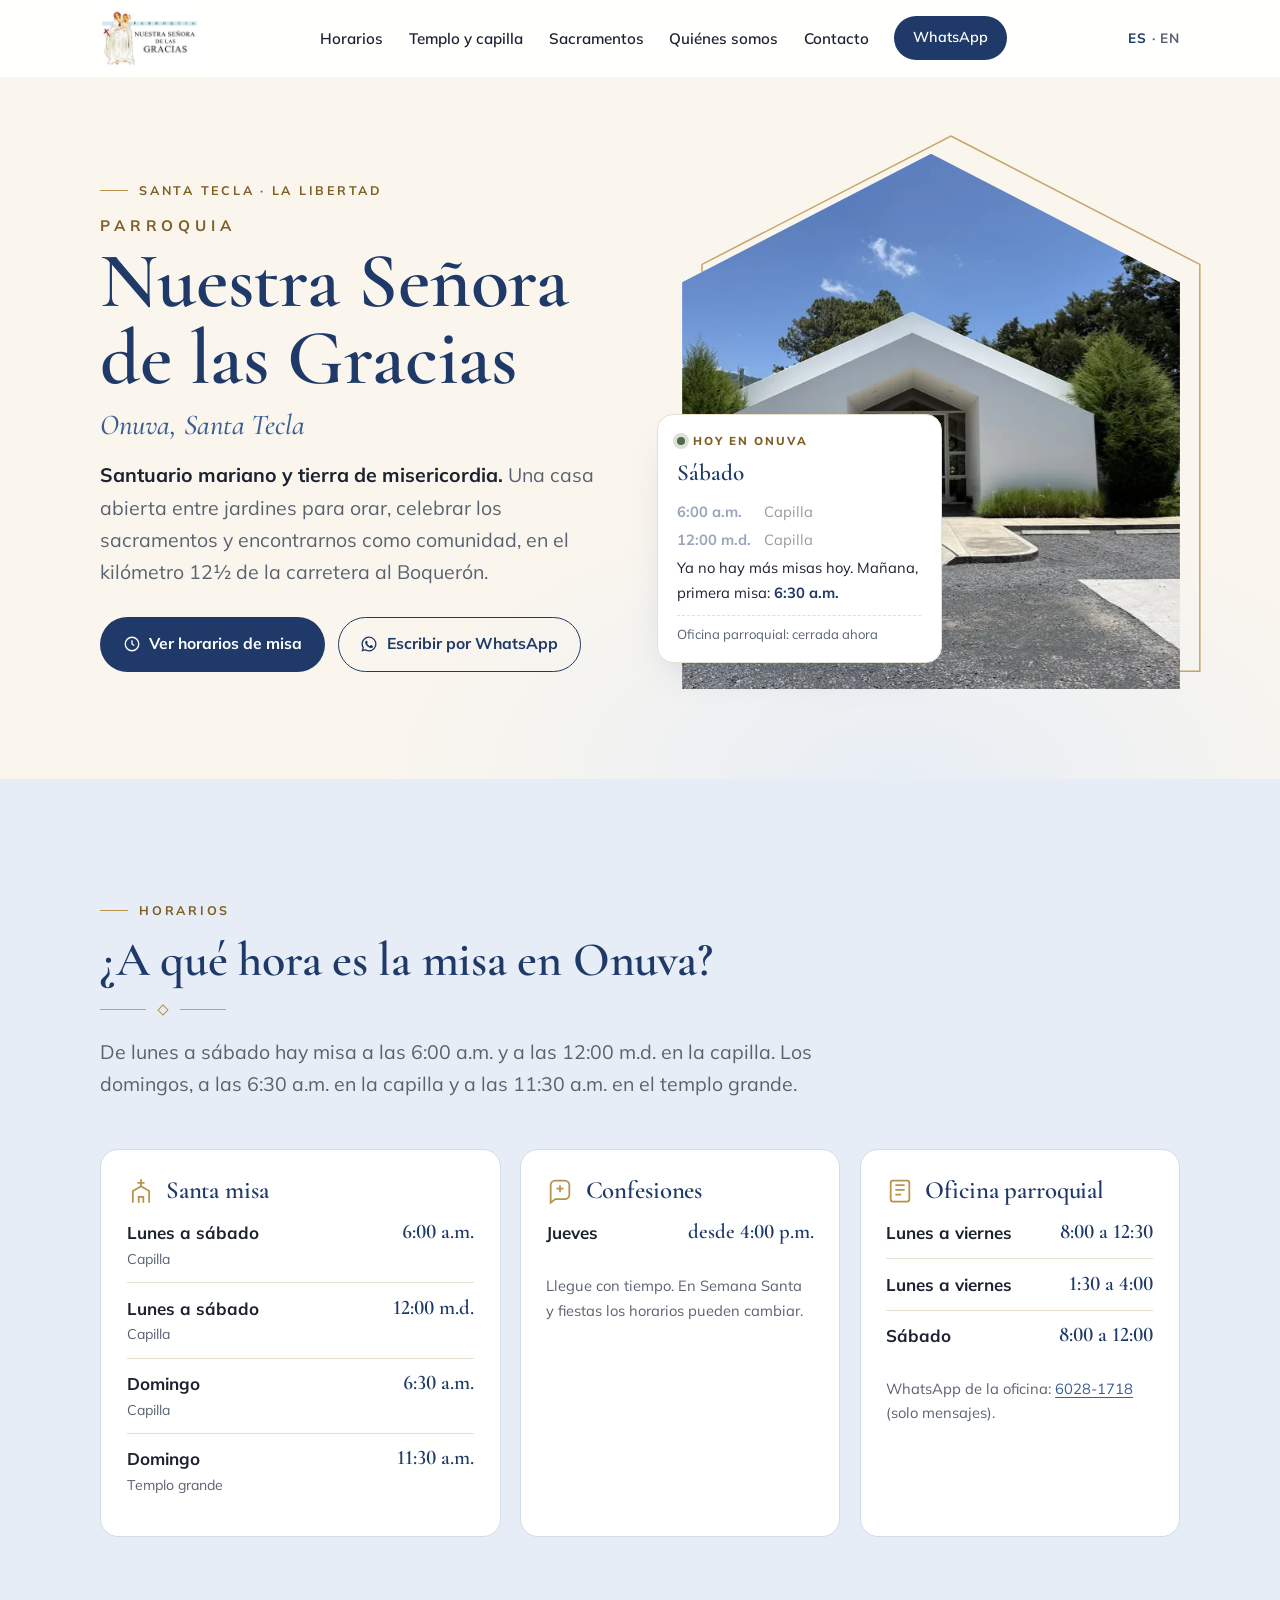
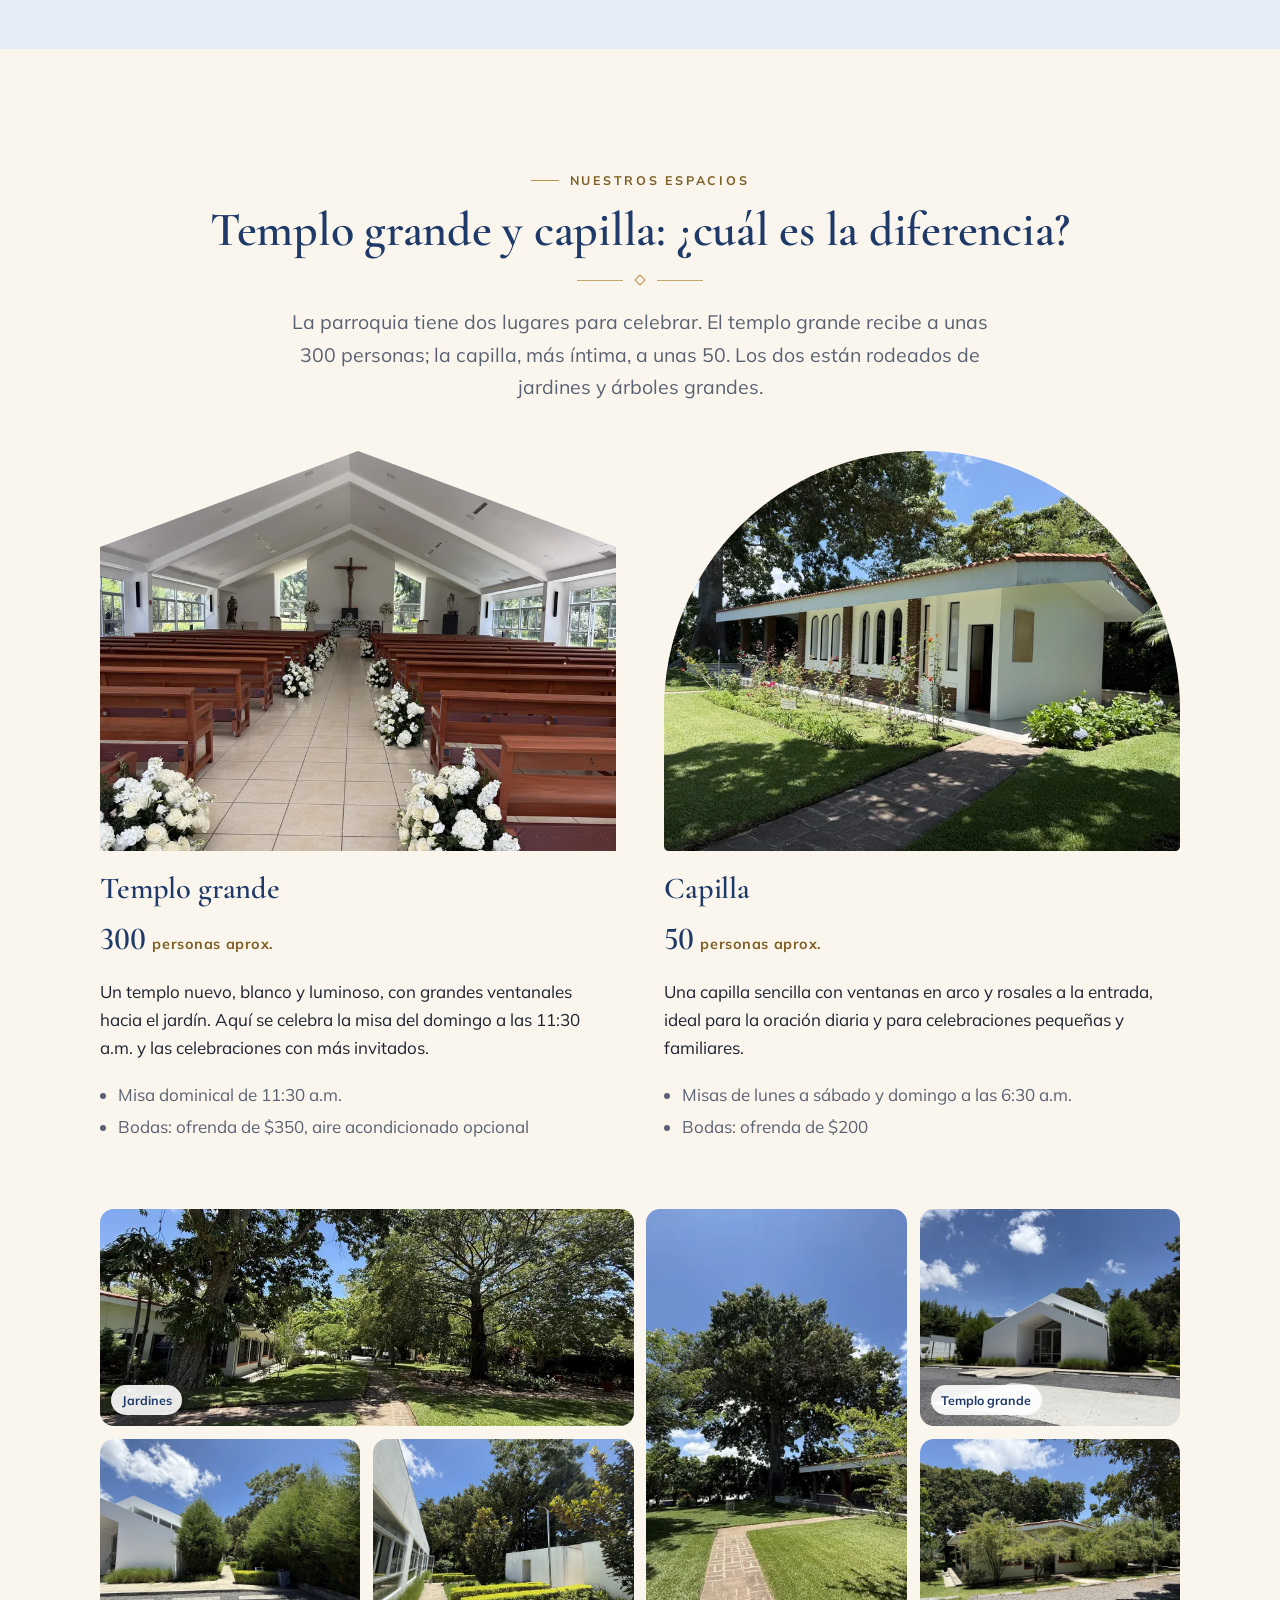
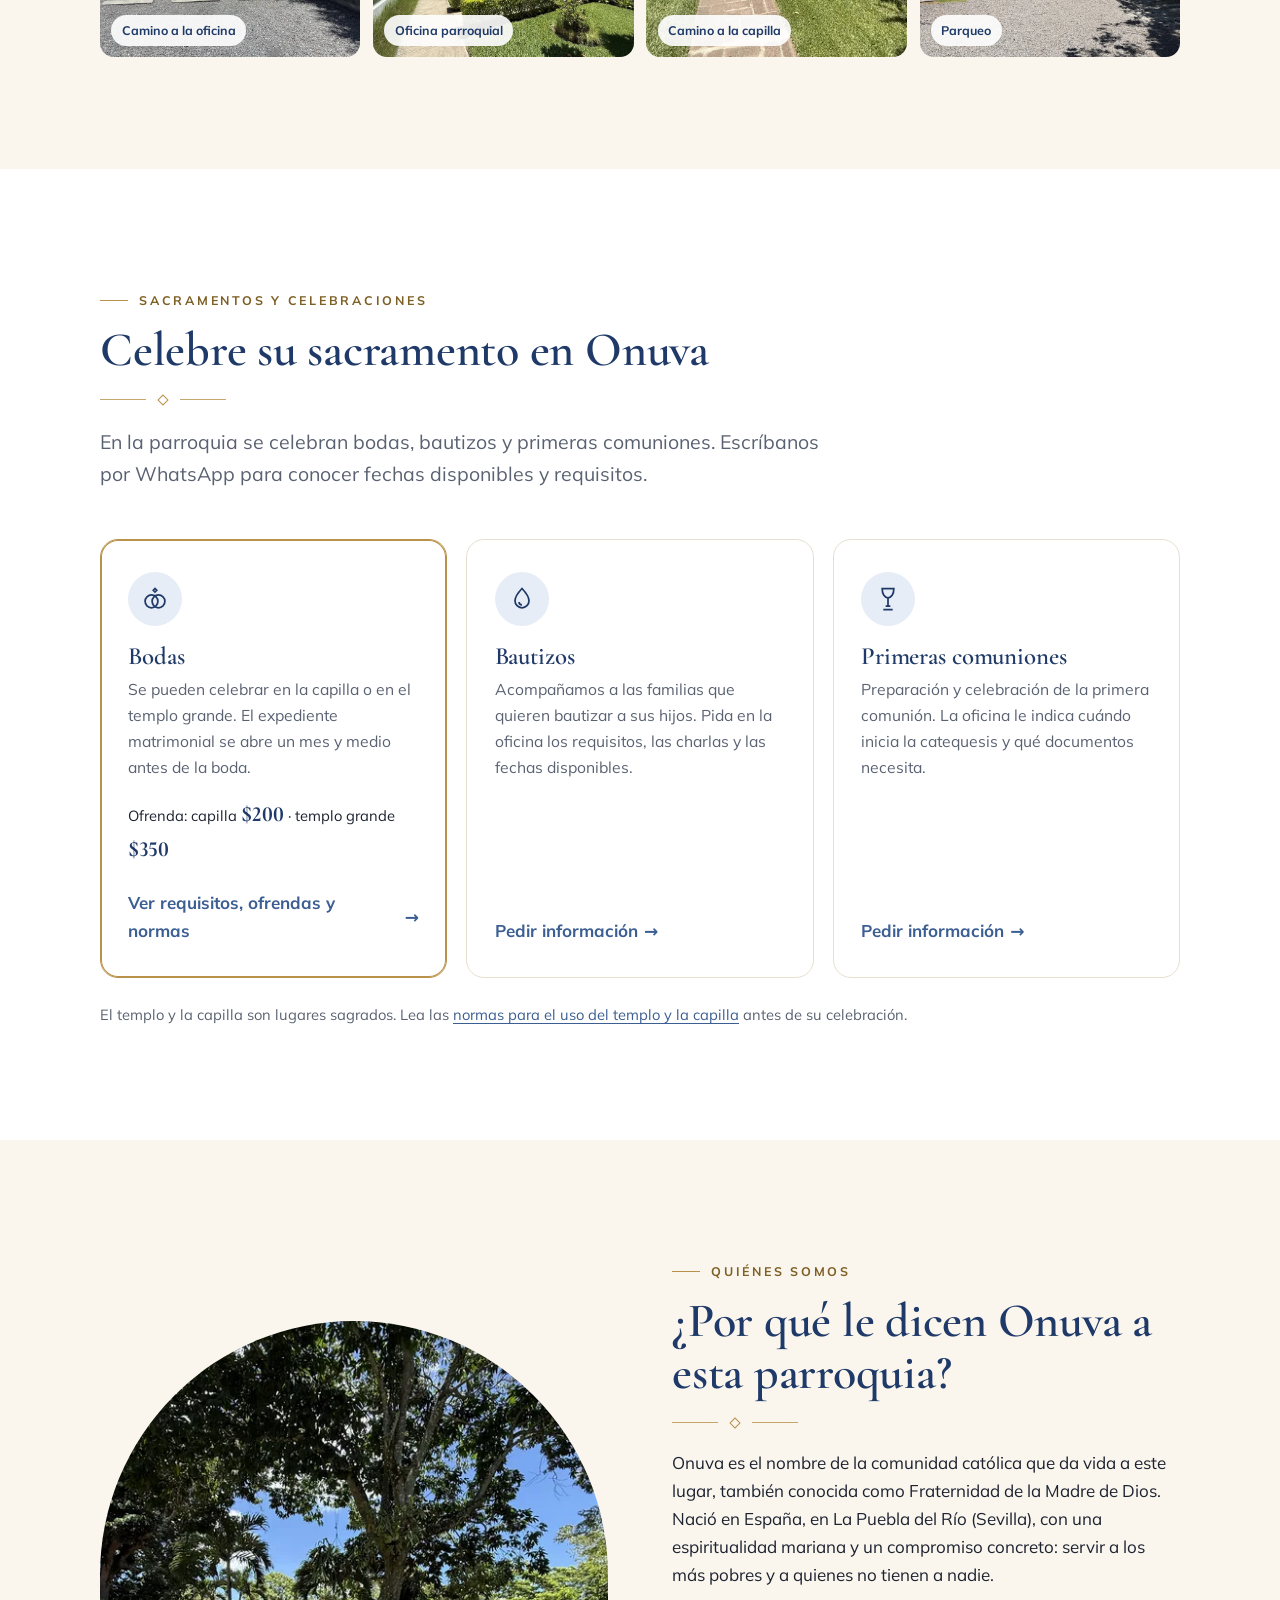
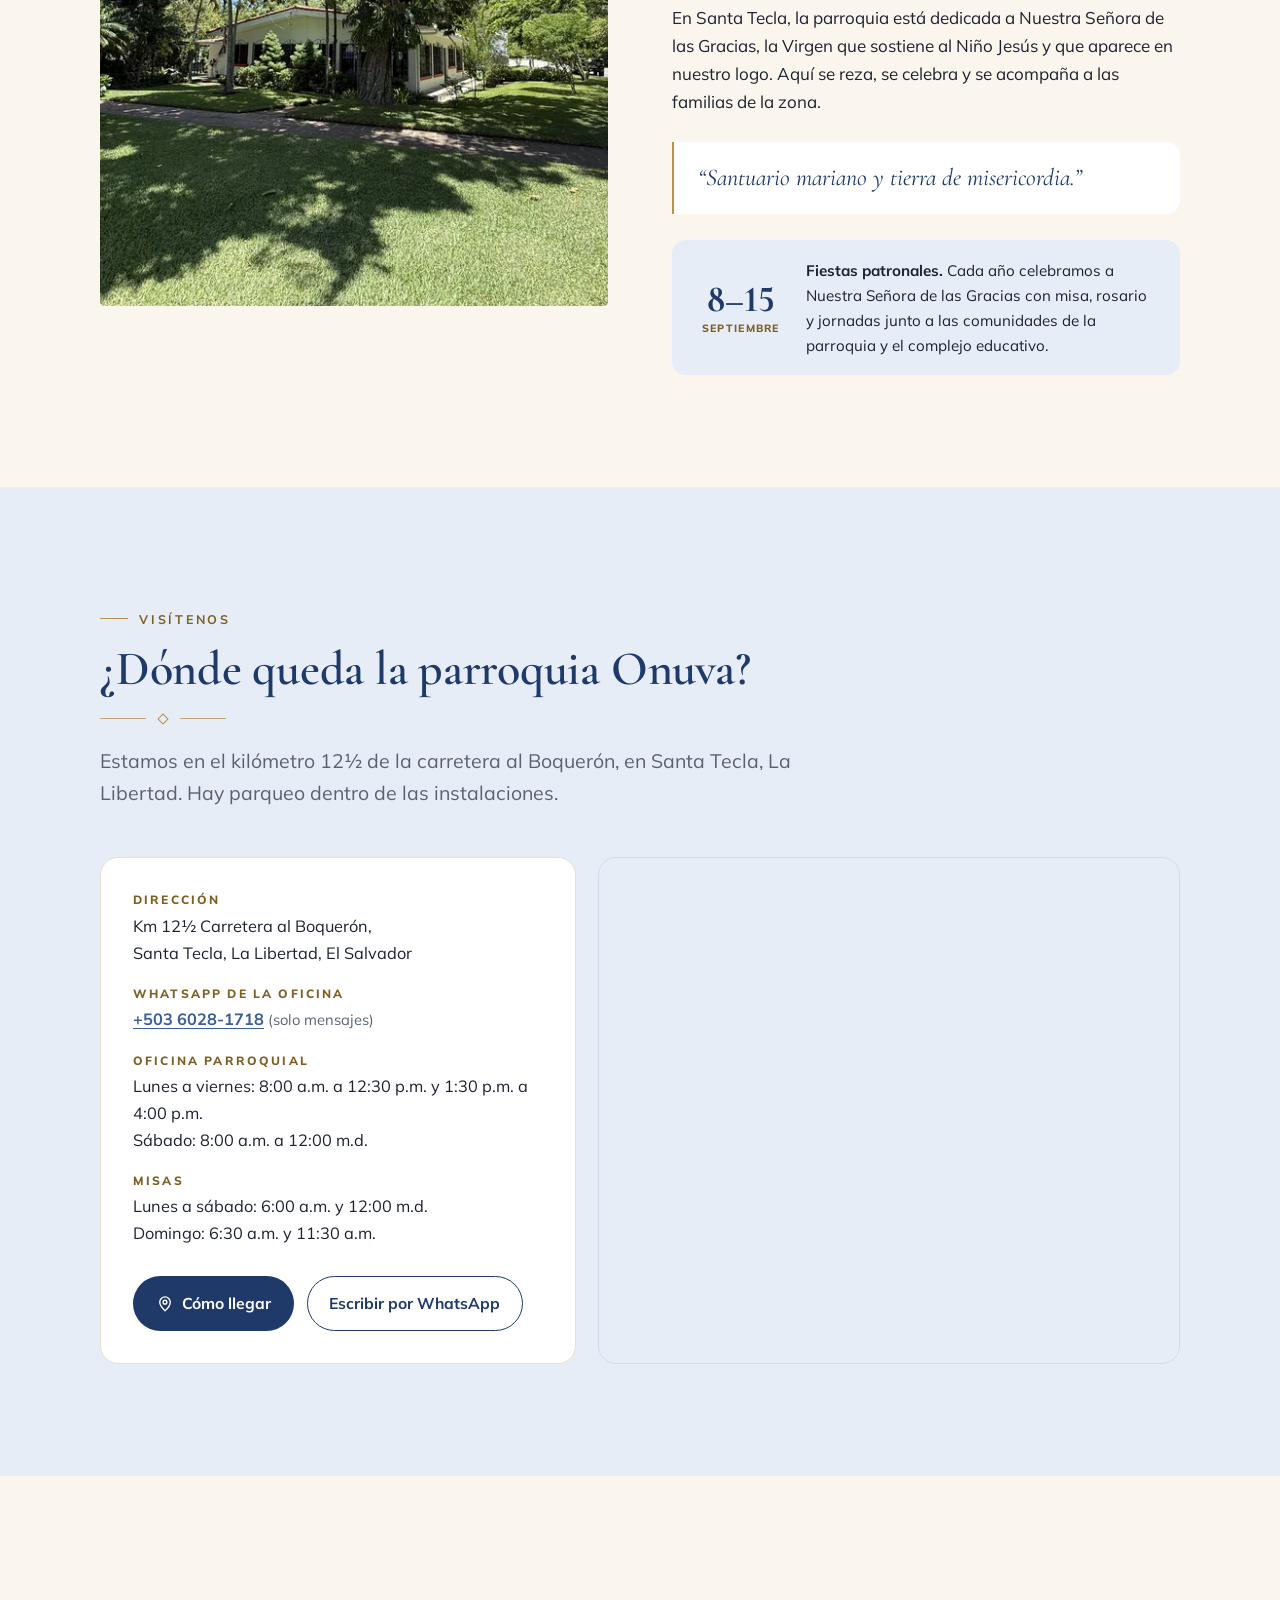
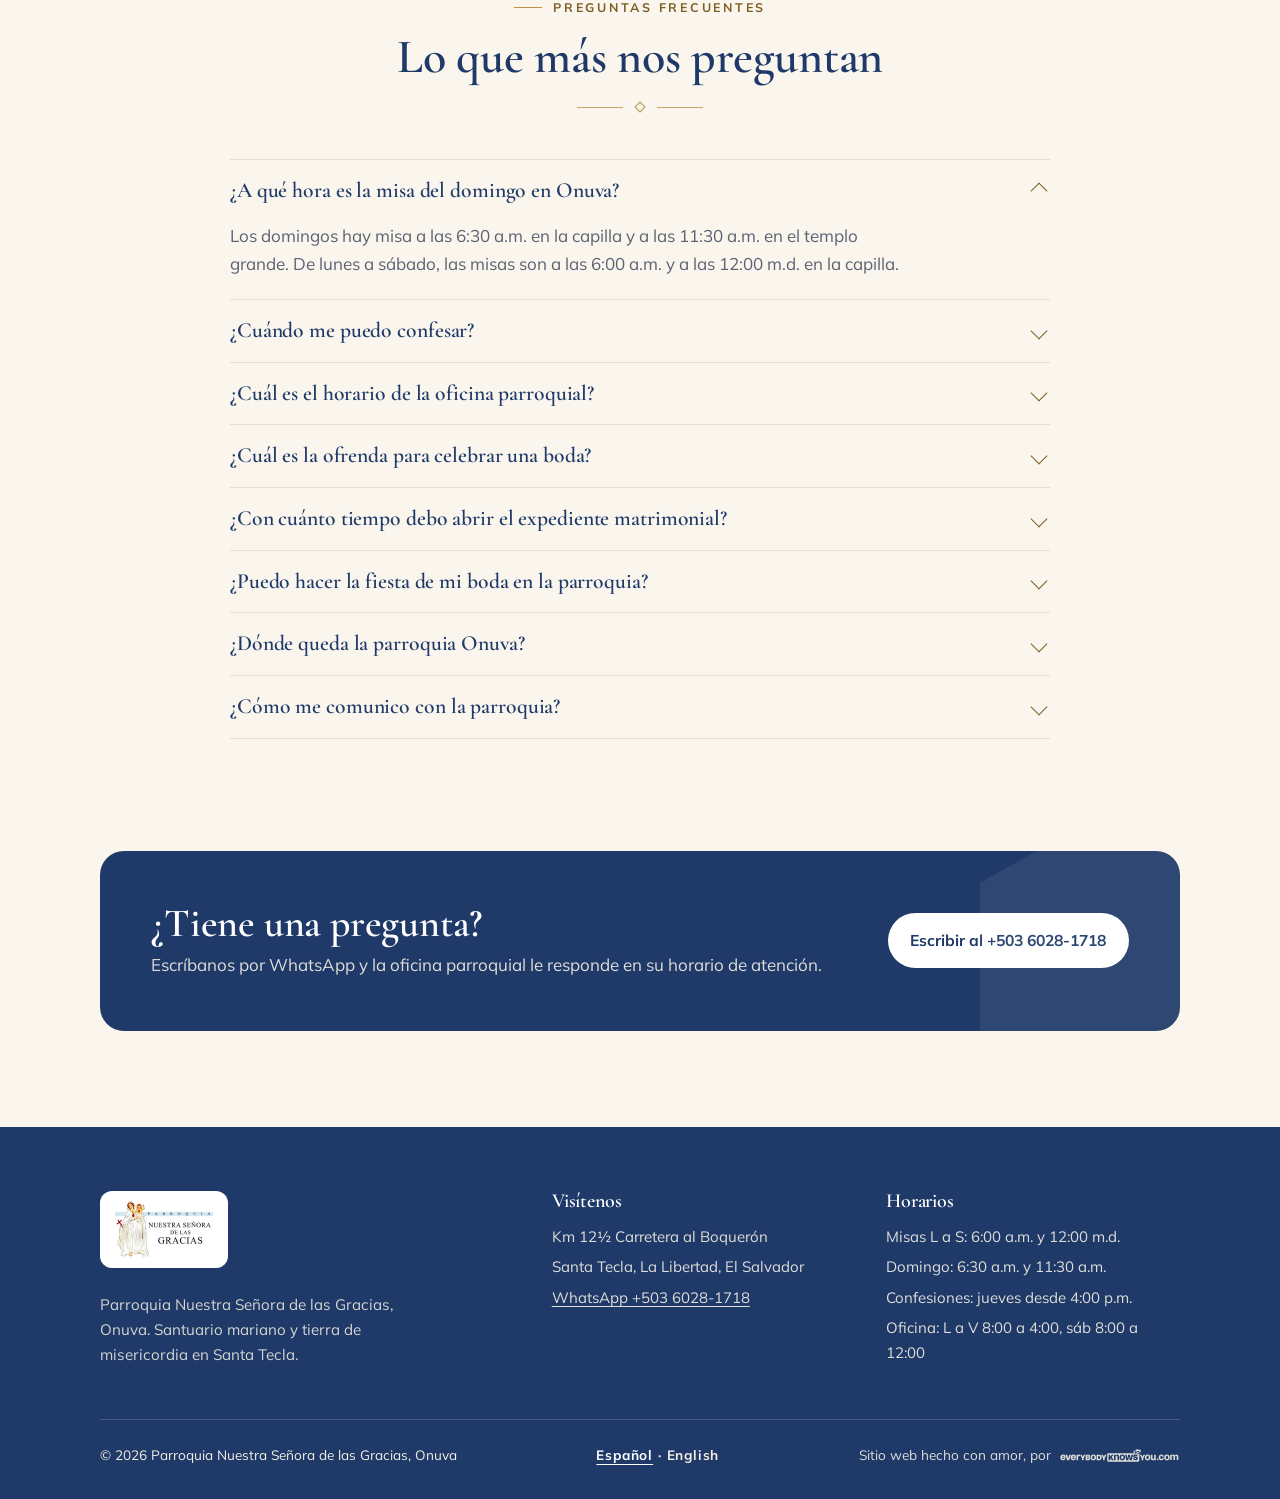
==== index.html @ d8b17c88 "Use 'ofrenda' / 'offering' instead of cost or price for sacraments" ====
<!DOCTYPE html>
<html lang="es">
<head>
<meta charset="UTF-8">
<meta name="viewport" content="width=device-width, initial-scale=1.0">
<title>Parroquia Nuestra Señora de las Gracias, Onuva | Santa Tecla</title>
<meta name="description" content="Horarios de misa, confesiones y oficina de la Parroquia Nuestra Señora de las Gracias (Onuva) en Santa Tecla. Bodas, bautizos y primeras comuniones.">
<meta name="keywords" content="Parroquia Nuestra Señora de las Gracias, Onuva, parroquia Onuva, iglesia Onuva Santa Tecla, horarios de misa Santa Tecla, misa carretera al Boquerón, confesiones Santa Tecla, bodas iglesia Santa Tecla, bautizos Santa Tecla, primeras comuniones, iglesia católica La Libertad El Salvador, Mass times Santa Tecla, Catholic church Santa Tecla">

<link rel="canonical" href="https://parroquiaonuva.pages.dev/">
<link rel="alternate" hreflang="es" href="https://parroquiaonuva.pages.dev/">
<link rel="alternate" hreflang="es-SV" href="https://parroquiaonuva.pages.dev/">
<link rel="alternate" hreflang="en" href="https://parroquiaonuva.pages.dev/en/">
<link rel="alternate" hreflang="x-default" href="https://parroquiaonuva.pages.dev/">

<meta property="og:title" content="Parroquia Nuestra Señora de las Gracias, Onuva | Santa Tecla">
<meta property="og:description" content="Santuario mariano y tierra de misericordia en Santa Tecla. Horarios de misa, confesiones, bodas, bautizos y primeras comuniones.">
<meta property="og:type" content="website">
<meta property="og:url" content="https://parroquiaonuva.pages.dev/">
<meta property="og:image" content="https://parroquiaonuva.pages.dev/assets/images/social-share/social-share-parroquia-onuva.jpg">
<meta property="og:image:width" content="1200">
<meta property="og:image:height" content="630">
<meta property="og:image:alt" content="Templo grande de la Parroquia Nuestra Señora de las Gracias, Onuva, en Santa Tecla">
<meta property="og:site_name" content="Parroquia Nuestra Señora de las Gracias, Onuva">
<meta property="og:locale" content="es_SV">
<meta property="og:locale:alternate" content="en_US">
<meta name="twitter:card" content="summary_large_image">
<meta name="twitter:title" content="Parroquia Nuestra Señora de las Gracias, Onuva | Santa Tecla">
<meta name="twitter:description" content="Santuario mariano y tierra de misericordia en Santa Tecla. Horarios de misa, confesiones y sacramentos.">
<meta name="twitter:image" content="https://parroquiaonuva.pages.dev/assets/images/social-share/social-share-parroquia-onuva.jpg">

<meta name="robots" content="index, follow, max-image-preview:large, max-snippet:-1, max-video-preview:-1">
<meta name="author" content="Parroquia Nuestra Señora de las Gracias, Onuva">
<meta name="theme-color" content="#1F3A68">
<meta name="geo.region" content="SV-LI">
<meta name="geo.placename" content="Santa Tecla, La Libertad, El Salvador">
<meta http-equiv="content-language" content="es">

<link rel="icon" href="favicon.ico" sizes="any">
<link rel="icon" type="image/png" sizes="32x32" href="favicon-32x32.png">
<link rel="icon" type="image/png" sizes="16x16" href="favicon-16x16.png">
<link rel="apple-touch-icon" sizes="180x180" href="apple-touch-icon.png">
<link rel="manifest" href="site.webmanifest">
<link rel="alternate" type="text/plain" title="llms.txt" href="https://parroquiaonuva.pages.dev/llms.txt">

<link rel="preload" as="image" type="image/webp" href="assets/images/hero/hero-templo-grande-fachada-parroquia-onuva-900.webp" imagesrcset="assets/images/hero/hero-templo-grande-fachada-parroquia-onuva-900.webp 900w, assets/images/hero/hero-templo-grande-fachada-parroquia-onuva-1800.webp 1800w" imagesizes="(max-width: 860px) 92vw, 540px">
<link rel="preconnect" href="https://fonts.googleapis.com">
<link rel="preconnect" href="https://fonts.gstatic.com" crossorigin>
<link rel="preload" as="style" href="https://fonts.googleapis.com/css2?family=Cormorant+Garamond:ital,wght@0,500;0,600;0,700;1,500&family=Mulish:wght@400;600;700;800&display=swap">
<link rel="stylesheet" href="https://fonts.googleapis.com/css2?family=Cormorant+Garamond:ital,wght@0,500;0,600;0,700;1,500&family=Mulish:wght@400;600;700;800&display=swap" media="print" onload="this.media='all'">
<noscript><link rel="stylesheet" href="https://fonts.googleapis.com/css2?family=Cormorant+Garamond:ital,wght@0,500;0,600;0,700;1,500&family=Mulish:wght@400;600;700;800&display=swap"></noscript>

<link rel="stylesheet" href="assets/css/tokens.css">
<link rel="stylesheet" href="assets/css/styles.css">

<script type="application/ld+json">
{
  "@context": "https://schema.org",
  "@graph": [
    {
      "@type": ["CatholicChurch", "Organization"],
      "@id": "https://parroquiaonuva.pages.dev/#org",
      "name": "Parroquia Nuestra Señora de las Gracias",
      "alternateName": ["Onuva", "Parroquia Onuva", "Iglesia Onuva", "Parroquia Nuestra Señora de las Gracias, Onuva", "Our Lady of Graces Parish, Onuva"],
      "slogan": "Santuario mariano y tierra de misericordia",
      "description": "Parroquia católica en Santa Tecla, La Libertad, El Salvador, conocida como Onuva. Tiene un templo grande para unas 300 personas y una capilla para unas 50, rodeados de jardines. Misas de lunes a sábado a las 6:00 a.m. y 12:00 m.d. en la capilla; domingos a las 6:30 a.m. en la capilla y 11:30 a.m. en el templo grande. Confesiones los jueves desde las 4:00 p.m. Celebra bodas, bautizos y primeras comuniones.",
      "url": "https://parroquiaonuva.pages.dev/",
      "logo": "https://parroquiaonuva.pages.dev/assets/images/logos/logo-parroquia-onuva.png",
      "image": [
        "https://parroquiaonuva.pages.dev/assets/images/social-share/social-share-parroquia-onuva.jpg",
        "https://parroquiaonuva.pages.dev/assets/images/hero/interior-templo-grande-boda-parroquia-onuva-1800.webp",
        "https://parroquiaonuva.pages.dev/assets/images/gallery/capilla-parroquia-onuva-1400.webp"
      ],
      "telephone": "+50360281718",
      "address": {
        "@type": "PostalAddress",
        "streetAddress": "Km 12 1/2 Carretera al Boquerón",
        "addressLocality": "Santa Tecla",
        "addressRegion": "La Libertad",
        "addressCountry": "SV"
      },
      "areaServed": [{"@type": "City", "name": "Santa Tecla"}, {"@type": "AdministrativeArea", "name": "La Libertad, El Salvador"}],
      "knowsLanguage": ["es", "en"],
      "knowsAbout": ["Santa misa", "Confesiones", "Matrimonio", "Bautismo", "Primera comunión", "Devoción mariana", "Nuestra Señora de las Gracias"],
      "openingHoursSpecification": [
        {"@type": "OpeningHoursSpecification", "name": "Oficina parroquial", "dayOfWeek": ["Monday","Tuesday","Wednesday","Thursday","Friday"], "opens": "08:00", "closes": "12:30"},
        {"@type": "OpeningHoursSpecification", "name": "Oficina parroquial", "dayOfWeek": ["Monday","Tuesday","Wednesday","Thursday","Friday"], "opens": "13:30", "closes": "16:00"},
        {"@type": "OpeningHoursSpecification", "name": "Oficina parroquial", "dayOfWeek": "Saturday", "opens": "08:00", "closes": "12:00"}
      ],
      "contactPoint": {"@type": "ContactPoint", "telephone": "+50360281718", "contactType": "Oficina parroquial (WhatsApp, solo mensajes)", "areaServed": "SV", "availableLanguage": ["es"]},
      "containsPlace": [
        {"@type": "Place", "name": "Templo grande", "maximumAttendeeCapacity": 300},
        {"@type": "Place", "name": "Capilla", "maximumAttendeeCapacity": 50}
      ],
      "event": {
        "@type": "Event",
        "name": "Fiestas patronales en honor a Nuestra Señora de las Gracias",
        "description": "Del 8 al 15 de septiembre de cada año, con misa, rosario y jornadas con las comunidades de la parroquia.",
        "startDate": "2027-09-08",
        "endDate": "2027-09-15",
        "eventAttendanceMode": "https://schema.org/OfflineEventAttendanceMode",
        "eventStatus": "https://schema.org/EventScheduled",
        "location": {"@id": "https://parroquiaonuva.pages.dev/#org"},
        "organizer": {"@id": "https://parroquiaonuva.pages.dev/#org"}
      },
      "hasOfferCatalog": {"@id": "https://parroquiaonuva.pages.dev/#catalog"}
    },
    {
      "@type": "OfferCatalog",
      "@id": "https://parroquiaonuva.pages.dev/#catalog",
      "name": "Sacramentos y celebraciones",
      "itemListElement": [
        {"@type": "Offer", "price": "200", "priceCurrency": "USD", "description": "Ofrenda por la celebración de la boda en la capilla", "itemOffered": {"@type": "Service", "name": "Boda en la capilla", "description": "Celebración del matrimonio en la capilla, para unas 50 personas.", "provider": {"@id": "https://parroquiaonuva.pages.dev/#org"}}},
        {"@type": "Offer", "price": "350", "priceCurrency": "USD", "description": "Ofrenda por la celebración de la boda en el templo grande, más un depósito reembolsable de $100", "itemOffered": {"@type": "Service", "name": "Boda en el templo grande", "description": "Celebración del matrimonio en el templo grande, para unas 300 personas.", "provider": {"@id": "https://parroquiaonuva.pages.dev/#org"}}},
        {"@type": "Offer", "itemOffered": {"@type": "Service", "name": "Bautizos", "description": "Celebración del bautismo. Requisitos y fechas en la oficina parroquial.", "provider": {"@id": "https://parroquiaonuva.pages.dev/#org"}}},
        {"@type": "Offer", "itemOffered": {"@type": "Service", "name": "Primeras comuniones", "description": "Celebración de la primera comunión. Requisitos y fechas en la oficina parroquial.", "provider": {"@id": "https://parroquiaonuva.pages.dev/#org"}}}
      ]
    },
    {
      "@type": "WebSite",
      "@id": "https://parroquiaonuva.pages.dev/#website",
      "url": "https://parroquiaonuva.pages.dev/",
      "name": "Parroquia Nuestra Señora de las Gracias, Onuva",
      "inLanguage": ["es", "en"],
      "publisher": {"@id": "https://parroquiaonuva.pages.dev/#org"},
      "about": {"@id": "https://parroquiaonuva.pages.dev/#org"}
    },
    {
      "@type": "FAQPage",
      "@id": "https://parroquiaonuva.pages.dev/#faq",
      "inLanguage": "es",
      "mainEntity": [
        {"@type": "Question", "name": "¿A qué hora es la misa del domingo en Onuva?", "acceptedAnswer": {"@type": "Answer", "text": "Los domingos hay misa a las 6:30 a.m. en la capilla y a las 11:30 a.m. en el templo grande. De lunes a sábado, las misas son a las 6:00 a.m. y a las 12:00 m.d. en la capilla."}},
        {"@type": "Question", "name": "¿Cuándo me puedo confesar?", "acceptedAnswer": {"@type": "Answer", "text": "Las confesiones son los jueves a partir de las 4:00 p.m."}},
        {"@type": "Question", "name": "¿Cuál es el horario de la oficina parroquial?", "acceptedAnswer": {"@type": "Answer", "text": "De lunes a viernes de 8:00 a.m. a 12:30 p.m. y de 1:30 p.m. a 4:00 p.m. Los sábados de 8:00 a.m. a 12:00 m.d."}},
        {"@type": "Question", "name": "¿Cuál es la ofrenda para celebrar una boda?", "acceptedAnswer": {"@type": "Answer", "text": "La ofrenda es de $200 en la capilla y de $350 en el templo grande, más un depósito de $100 que se devuelve si se respetan las normas. La ofrenda por el aire acondicionado del templo es de $100 y por el ensayo de boda, $25."}},
        {"@type": "Question", "name": "¿Con cuánto tiempo debo abrir el expediente matrimonial?", "acceptedAnswer": {"@type": "Answer", "text": "El expediente se abre un mes y medio antes de la boda, no días ni semanas antes. Solo se agenda la cita si tienen toda la documentación completa."}},
        {"@type": "Question", "name": "¿Puedo hacer la fiesta de mi boda en la parroquia?", "acceptedAnswer": {"@type": "Answer", "text": "No. La parroquia ofrece el templo y la capilla como un servicio para la ceremonia religiosa. La fiesta se realiza en otro lugar."}},
        {"@type": "Question", "name": "¿Dónde queda la parroquia Onuva?", "acceptedAnswer": {"@type": "Answer", "text": "En el kilómetro 12 1/2 de la carretera al Boquerón, Santa Tecla, La Libertad, El Salvador. Hay parqueo dentro de las instalaciones."}},
        {"@type": "Question", "name": "¿Cómo me comunico con la parroquia?", "acceptedAnswer": {"@type": "Answer", "text": "Por WhatsApp al +503 6028-1718, solo mensajes. También puede visitar la oficina parroquial en su horario de atención."}}
      ]
    }
  ]
}
</script>
</head>
<body>
<a class="skip" href="#contenido">Saltar al contenido</a>

<header class="site-header">
  <nav class="wrap nav" aria-label="Principal">
    <a class="brand" href="index.html" aria-label="Parroquia Nuestra Señora de las Gracias, inicio">
      <img src="assets/images/logos/logo-parroquia-onuva-120.webp" srcset="assets/images/logos/logo-parroquia-onuva-120.webp 1x, assets/images/logos/logo-parroquia-onuva-240.webp 2x" width="204" height="120" alt="Logo de la Parroquia Nuestra Señora de las Gracias, Onuva">
    </a>
    <ul class="menu" id="menu">
      <li><a href="#horarios">Horarios</a></li>
      <li><a href="#espacios">Templo y capilla</a></li>
      <li><a href="#sacramentos">Sacramentos</a></li>
      <li class="hide-md"><a href="#nosotros">Quiénes somos</a></li>
      <li><a href="#contacto">Contacto</a></li>
      <li class="cta-li"><a class="btn btn-primary nav-cta" href="https://wa.me/50360281718?text=Hola%2C%20quisiera%20informaci%C3%B3n%20de%20la%20parroquia." target="_blank" rel="noopener">WhatsApp</a></li>
    </ul>
    <div class="lang"><span class="active">ES</span> · <a href="en/index.html" hreflang="en" lang="en">EN</a></div>
    <button class="menu-toggle" aria-label="Abrir menú" aria-expanded="false" aria-controls="menu"><span></span><span></span><span></span></button>
  </nav>
</header>

<main id="contenido">

  <!-- HERO -->
  <section class="hero">
    <div class="wrap hero-grid">
      <div class="hero-text">
        <span class="eyebrow reveal">Santa Tecla · La Libertad</span>
        <h1 class="reveal d1"><span class="h1-pre">Parroquia </span><span class="h1-main">Nuestra Señora de las Gracias</span><span class="sr-only">, </span><span class="h1-post">Onuva, Santa Tecla</span></h1>
        <p class="lead reveal d2"><strong>Santuario mariano y tierra de misericordia.</strong> Una casa abierta entre jardines para orar, celebrar los sacramentos y encontrarnos como comunidad, en el kilómetro 12½ de la carretera al Boquerón.</p>
        <div class="btn-row reveal d3">
          <a class="btn btn-primary" href="#horarios">
            <svg viewBox="0 0 24 24" fill="none" stroke="currentColor" stroke-width="1.8" aria-hidden="true"><circle cx="12" cy="12" r="9"/><path d="M12 7v5l3 2"/></svg>
            Ver horarios de misa</a>
          <a class="btn btn-ghost" href="https://wa.me/50360281718?text=Hola%2C%20quisiera%20informaci%C3%B3n%20de%20la%20parroquia." target="_blank" rel="noopener">
            <svg viewBox="0 0 24 24" fill="currentColor" aria-hidden="true"><path d="M12 2a10 10 0 0 0-8.6 15.1L2 22l5-1.3A10 10 0 1 0 12 2Zm0 18.2a8.2 8.2 0 0 1-4.2-1.2l-.3-.2-3 .8.8-2.9-.2-.3A8.2 8.2 0 1 1 12 20.2Zm4.5-6.1c-.2-.1-1.5-.7-1.7-.8s-.4-.1-.6.1-.7.8-.8 1-.3.2-.5.1a6.7 6.7 0 0 1-3.3-2.9c-.3-.4.3-.4.7-1.3.1-.2 0-.3 0-.4l-.8-1.8c-.2-.5-.4-.4-.6-.4h-.5a1 1 0 0 0-.7.3 2.9 2.9 0 0 0-.9 2.2 5 5 0 0 0 1.1 2.7 11.5 11.5 0 0 0 4.4 3.9c1.6.7 2.3.8 3.1.6a2.6 2.6 0 0 0 1.7-1.2 2.1 2.1 0 0 0 .2-1.2c-.1-.1-.3-.2-.6-.3Z"/></svg>
            Escribir por WhatsApp</a>
        </div>
      </div>
      <div class="hero-visual reveal d2">
        <figure class="gable-figure">
          <svg class="gable-line" viewBox="0 0 100 107.5" preserveAspectRatio="none" aria-hidden="true"><polygon points="50,0 100,25.8 100,107.5 0,107.5 0,25.8" vector-effect="non-scaling-stroke"/></svg>
          <div class="gable">
            <img src="assets/images/hero/hero-templo-grande-fachada-parroquia-onuva-900.webp" srcset="assets/images/hero/hero-templo-grande-fachada-parroquia-onuva-900.webp 900w, assets/images/hero/hero-templo-grande-fachada-parroquia-onuva-1800.webp 1800w" sizes="(max-width: 860px) 92vw, 540px" width="900" height="675" fetchpriority="high" alt="Fachada blanca del templo grande de la Parroquia Nuestra Señora de las Gracias, Onuva, en Santa Tecla">
          </div>
          <aside class="today" id="today" aria-live="polite">
            <div class="today-label"><i></i><span>Misas en Onuva</span></div>
            <div class="today-day">Cada semana</div>
            <ul>
              <li><b>Lun a sáb</b><span>6:00 a.m. y 12:00 m.d.</span></li>
              <li><b>Domingo</b><span>6:30 a.m. y 11:30 a.m.</span></li>
            </ul>
            <div class="today-office">Confesiones: jueves desde las 4:00 p.m.</div>
          </aside>
        </figure>
      </div>
    </div>
  </section>

  <!-- HORARIOS -->
  <section class="section section-sky" id="horarios">
    <div class="wrap">
      <div class="section-head reveal">
        <span class="eyebrow">Horarios</span>
        <h2>¿A qué hora es la misa en Onuva?</h2>
        <div class="orn" aria-hidden="true"><span></span></div>
        <p class="lead">De lunes a sábado hay misa a las 6:00 a.m. y a las 12:00 m.d. en la capilla. Los domingos, a las 6:30 a.m. en la capilla y a las 11:30 a.m. en el templo grande.</p>
      </div>
      <div class="schedule">
        <article class="card reveal">
          <h3><svg viewBox="0 0 24 24" fill="none" stroke="currentColor" stroke-width="1.5" aria-hidden="true"><path d="M12 2v6M9 5h6"/><path d="M5 22V12l7-4 7 4v10"/><path d="M10 22v-5h4v5"/></svg>Santa misa</h3>
          <ul class="rows">
            <li><span class="day">Lunes a sábado</span><span class="time">6:00 a.m.</span><span class="place">Capilla</span></li>
            <li><span class="day">Lunes a sábado</span><span class="time">12:00 m.d.</span><span class="place">Capilla</span></li>
            <li><span class="day">Domingo</span><span class="time">6:30 a.m.</span><span class="place">Capilla</span></li>
            <li><span class="day">Domingo</span><span class="time">11:30 a.m.</span><span class="place">Templo grande</span></li>
          </ul>
        </article>
        <article class="card reveal d1">
          <h3><svg viewBox="0 0 24 24" fill="none" stroke="currentColor" stroke-width="1.5" aria-hidden="true"><path d="M20 15a4 4 0 0 1-4 4H8l-4 3V7a4 4 0 0 1 4-4h8a4 4 0 0 1 4 4z"/><path d="M12 7v6M9 10h6"/></svg>Confesiones</h3>
          <ul class="rows">
            <li><span class="day">Jueves</span><span class="time">desde 4:00 p.m.</span></li>
          </ul>
          <p class="note">Llegue con tiempo. En Semana Santa y fiestas los horarios pueden cambiar.</p>
        </article>
        <article class="card reveal d2">
          <h3><svg viewBox="0 0 24 24" fill="none" stroke="currentColor" stroke-width="1.5" aria-hidden="true"><rect x="4" y="3" width="16" height="18" rx="2"/><path d="M8 7h8M8 11h8M8 15h5"/></svg>Oficina parroquial</h3>
          <ul class="rows">
            <li><span class="day">Lunes a viernes</span><span class="time">8:00 a 12:30</span></li>
            <li><span class="day">Lunes a viernes</span><span class="time">1:30 a 4:00</span></li>
            <li><span class="day">Sábado</span><span class="time">8:00 a 12:00</span></li>
          </ul>
          <p class="note">WhatsApp de la oficina: <a href="https://wa.me/50360281718" target="_blank" rel="noopener">6028-1718</a> (solo mensajes).</p>
        </article>
      </div>
    </div>
  </section>

  <!-- TEMPLO Y CAPILLA -->
  <section class="section" id="espacios">
    <div class="wrap">
      <div class="section-head center reveal">
        <span class="eyebrow">Nuestros espacios</span>
        <h2>Templo grande y capilla: ¿cuál es la diferencia?</h2>
        <div class="orn" aria-hidden="true"><span></span></div>
        <p class="lead">La parroquia tiene dos lugares para celebrar. El templo grande recibe a unas 300 personas; la capilla, más íntima, a unas 50. Los dos están rodeados de jardines y árboles grandes.</p>
      </div>
      <div class="spaces">
        <article class="space reveal">
          <div class="media gable"><img src="assets/images/hero/interior-templo-grande-boda-parroquia-onuva-900.webp" srcset="assets/images/hero/interior-templo-grande-boda-parroquia-onuva-900.webp 900w, assets/images/hero/interior-templo-grande-boda-parroquia-onuva-1800.webp 1800w" sizes="(max-width: 860px) 92vw, 540px" width="900" height="675" loading="lazy" alt="Interior del templo grande de la Parroquia Nuestra Señora de las Gracias, Onuva, decorado con flores blancas para una boda"></div>
          <h3>Templo grande</h3>
          <div class="cap"><b>300</b> personas aprox.</div>
          <p>Un templo nuevo, blanco y luminoso, con grandes ventanales hacia el jardín. Aquí se celebra la misa del domingo a las 11:30 a.m. y las celebraciones con más invitados.</p>
          <ul>
            <li>Misa dominical de 11:30 a.m.</li>
            <li>Bodas: ofrenda de $350, aire acondicionado opcional</li>
          </ul>
        </article>
        <article class="space reveal d1">
          <div class="media arch"><img src="assets/images/gallery/capilla-parroquia-onuva-800.webp" srcset="assets/images/gallery/capilla-parroquia-onuva-800.webp 800w, assets/images/gallery/capilla-parroquia-onuva-1400.webp 1400w" sizes="(max-width: 860px) 92vw, 540px" width="800" height="600" loading="lazy" alt="Capilla de la Parroquia Nuestra Señora de las Gracias, Onuva, con ventanas en arco y rosales"></div>
          <h3>Capilla</h3>
          <div class="cap"><b>50</b> personas aprox.</div>
          <p>Una capilla sencilla con ventanas en arco y rosales a la entrada, ideal para la oración diaria y para celebraciones pequeñas y familiares.</p>
          <ul>
            <li>Misas de lunes a sábado y domingo a las 6:30 a.m.</li>
            <li>Bodas: ofrenda de $200</li>
          </ul>
        </article>
      </div>

      <div class="gallery" aria-label="Fotos de la parroquia">
        <figure class="wide reveal"><img src="assets/images/gallery/jardines-parroquia-onuva-800.webp" srcset="assets/images/gallery/jardines-parroquia-onuva-800.webp 800w, assets/images/gallery/jardines-parroquia-onuva-1400.webp 1400w" sizes="(max-width: 860px) 92vw, 560px" width="800" height="600" loading="lazy" alt="Jardines y caminos de ladrillo de la Parroquia Nuestra Señora de las Gracias, Onuva"><figcaption>Jardines</figcaption></figure>
        <figure class="tall reveal d1"><img src="assets/images/gallery/camino-a-la-capilla-parroquia-onuva-600.webp" srcset="assets/images/gallery/camino-a-la-capilla-parroquia-onuva-600.webp 450w, assets/images/gallery/camino-a-la-capilla-parroquia-onuva-1000.webp 750w" sizes="(max-width: 860px) 46vw, 280px" width="450" height="600" loading="lazy" alt="Camino entre el césped hacia la capilla de la Parroquia Nuestra Señora de las Gracias, Onuva"><figcaption>Camino a la capilla</figcaption></figure>
        <figure class="reveal d2"><img src="assets/images/gallery/templo-grande-lateral-parroquia-onuva-800.webp" width="800" height="600" loading="lazy" alt="Vista lateral del templo grande de la Parroquia Nuestra Señora de las Gracias, Onuva"><figcaption>Templo grande</figcaption></figure>
        <figure class="reveal"><img src="assets/images/gallery/camino-a-oficinas-parroquiales-parroquia-onuva-800.webp" width="800" height="600" loading="lazy" alt="Camino junto al templo grande hacia las oficinas parroquiales de la Parroquia Nuestra Señora de las Gracias, Onuva"><figcaption>Camino a la oficina</figcaption></figure>
        <figure class="reveal d1"><img src="assets/images/gallery/oficinas-parroquiales-parroquia-onuva-800.webp" width="800" height="600" loading="lazy" alt="Oficinas parroquiales de la Parroquia Nuestra Señora de las Gracias, Onuva"><figcaption>Oficina parroquial</figcaption></figure>
        <figure class="reveal d2"><img src="assets/images/gallery/parqueo-parroquia-onuva-800.webp" width="800" height="600" loading="lazy" alt="Parqueo dentro de las instalaciones de la Parroquia Nuestra Señora de las Gracias, Onuva"><figcaption>Parqueo</figcaption></figure>
      </div>
    </div>
  </section>

  <!-- SACRAMENTOS -->
  <section class="section section-white" id="sacramentos">
    <div class="wrap">
      <div class="section-head reveal">
        <span class="eyebrow">Sacramentos y celebraciones</span>
        <h2>Celebre su sacramento en Onuva</h2>
        <div class="orn" aria-hidden="true"><span></span></div>
        <p class="lead">En la parroquia se celebran bodas, bautizos y primeras comuniones. Escríbanos por WhatsApp para conocer fechas disponibles y requisitos.</p>
      </div>
      <div class="sacraments">
        <article class="sac featured reveal">
          <div class="icon"><svg viewBox="0 0 24 24" fill="none" stroke="currentColor" stroke-width="1.5" aria-hidden="true"><circle cx="9" cy="14" r="5.5"/><circle cx="15" cy="14" r="5.5"/><path d="M10.5 4.5 12 3l1.5 1.5L12 6z"/></svg></div>
          <h3>Bodas</h3>
          <p>Se pueden celebrar en la capilla o en el templo grande. El expediente matrimonial se abre un mes y medio antes de la boda.</p>
          <p class="price">Ofrenda: capilla <b>$200</b> · templo grande <b>$350</b></p>
          <a class="more" href="bodas.html">Ver requisitos, ofrendas y normas</a>
        </article>
        <article class="sac reveal d1">
          <div class="icon"><svg viewBox="0 0 24 24" fill="none" stroke="currentColor" stroke-width="1.5" aria-hidden="true"><path d="M12 3s6 6.4 6 10.5A6 6 0 0 1 6 13.5C6 9.4 12 3 12 3z"/><path d="M9.5 14.5a2.5 2.5 0 0 0 2.5 2.5"/></svg></div>
          <h3>Bautizos</h3>
          <p>Acompañamos a las familias que quieren bautizar a sus hijos. Pida en la oficina los requisitos, las charlas y las fechas disponibles.</p>
          <a class="more" href="https://wa.me/50360281718?text=Hola%2C%20quisiera%20informaci%C3%B3n%20sobre%20bautizos." target="_blank" rel="noopener">Pedir información</a>
        </article>
        <article class="sac reveal d2">
          <div class="icon"><svg viewBox="0 0 24 24" fill="none" stroke="currentColor" stroke-width="1.5" aria-hidden="true"><path d="M7 3h10c0 5-2.2 8-5 8s-5-3-5-8z"/><path d="M12 11v7M8 21h8M10 18h4"/></svg></div>
          <h3>Primeras comuniones</h3>
          <p>Preparación y celebración de la primera comunión. La oficina le indica cuándo inicia la catequesis y qué documentos necesita.</p>
          <a class="more" href="https://wa.me/50360281718?text=Hola%2C%20quisiera%20informaci%C3%B3n%20sobre%20primeras%20comuniones." target="_blank" rel="noopener">Pedir información</a>
        </article>
      </div>
      <p class="note reveal" style="margin-top:1.6rem">El templo y la capilla son lugares sagrados. Lea las <a href="bodas.html#normas">normas para el uso del templo y la capilla</a> antes de su celebración.</p>
    </div>
  </section>

  <!-- QUIENES SOMOS -->
  <section class="section" id="nosotros">
    <div class="wrap about">
      <div class="media arch reveal"><img src="assets/images/gallery/arbol-y-capilla-parroquia-onuva-800.webp" srcset="assets/images/gallery/arbol-y-capilla-parroquia-onuva-800.webp 800w, assets/images/gallery/arbol-y-capilla-parroquia-onuva-1400.webp 1400w" sizes="(max-width: 860px) 92vw, 540px" width="800" height="600" loading="lazy" alt="Jardín con árboles grandes y la capilla de la Parroquia Nuestra Señora de las Gracias, Onuva"></div>
      <div class="reveal d1">
        <span class="eyebrow">Quiénes somos</span>
        <h2 style="margin-top:.9rem">¿Por qué le dicen Onuva a esta parroquia?</h2>
        <div class="orn" aria-hidden="true"><span></span></div>
        <p>Onuva es el nombre de la comunidad católica que da vida a este lugar, también conocida como Fraternidad de la Madre de Dios. Nació en España, en La Puebla del Río (Sevilla), con una espiritualidad mariana y un compromiso concreto: servir a los más pobres y a quienes no tienen a nadie.</p>
        <p>En Santa Tecla, la parroquia está dedicada a Nuestra Señora de las Gracias, la Virgen que sostiene al Niño Jesús y que aparece en nuestro logo. Aquí se reza, se celebra y se acompaña a las familias de la zona.</p>
        <blockquote class="motto">“Santuario mariano y tierra de misericordia.”</blockquote>
        <div class="feast">
          <div class="date">8–15<small>septiembre</small></div>
          <p><strong>Fiestas patronales.</strong> Cada año celebramos a Nuestra Señora de las Gracias con misa, rosario y jornadas junto a las comunidades de la parroquia y el complejo educativo.</p>
        </div>
      </div>
    </div>
  </section>

  <!-- CONTACTO -->
  <section class="section section-sky" id="contacto">
    <div class="wrap">
      <div class="section-head reveal">
        <span class="eyebrow">Visítenos</span>
        <h2>¿Dónde queda la parroquia Onuva?</h2>
        <div class="orn" aria-hidden="true"><span></span></div>
        <p class="lead">Estamos en el kilómetro 12½ de la carretera al Boquerón, en Santa Tecla, La Libertad. Hay parqueo dentro de las instalaciones.</p>
      </div>
      <div class="contact">
        <div class="card on-white reveal">
          <dl>
            <div><dt>Dirección</dt><dd>Km 12½ Carretera al Boquerón,<br>Santa Tecla, La Libertad, El Salvador</dd></div>
            <div><dt>WhatsApp de la oficina</dt><dd><a href="https://wa.me/50360281718" target="_blank" rel="noopener">+503 6028-1718</a> <span class="note">(solo mensajes)</span></dd></div>
            <div><dt>Oficina parroquial</dt><dd>Lunes a viernes: 8:00 a.m. a 12:30 p.m. y 1:30 p.m. a 4:00 p.m.<br>Sábado: 8:00 a.m. a 12:00 m.d.</dd></div>
            <div><dt>Misas</dt><dd>Lunes a sábado: 6:00 a.m. y 12:00 m.d.<br>Domingo: 6:30 a.m. y 11:30 a.m.</dd></div>
          </dl>
          <div class="btn-row">
            <a class="btn btn-primary" href="https://www.google.com/maps/search/?api=1&amp;query=Parroquia%20Nuestra%20Se%C3%B1ora%20de%20las%20Gracias%20Onuva%20Santa%20Tecla" target="_blank" rel="noopener">
              <svg viewBox="0 0 24 24" fill="none" stroke="currentColor" stroke-width="1.8" aria-hidden="true"><path d="M12 21s-7-6.2-7-11.5a7 7 0 0 1 14 0C19 14.8 12 21 12 21z"/><circle cx="12" cy="9.5" r="2.5"/></svg>
              Cómo llegar</a>
            <a class="btn btn-ghost" href="https://wa.me/50360281718?text=Hola%2C%20quisiera%20informaci%C3%B3n%20de%20la%20parroquia." target="_blank" rel="noopener">Escribir por WhatsApp</a>
          </div>
        </div>
        <div class="map reveal d1">
          <iframe title="Mapa de la Parroquia Nuestra Señora de las Gracias, Onuva, en Santa Tecla" src="https://maps.google.com/maps?q=Parroquia%20Nuestra%20Se%C3%B1ora%20de%20las%20Gracias%20Onuva%2C%20Santa%20Tecla%2C%20El%20Salvador&amp;z=15&amp;output=embed" loading="lazy" referrerpolicy="no-referrer-when-downgrade"></iframe>
        </div>
      </div>
    </div>
  </section>

  <!-- PREGUNTAS -->
  <section class="section" id="preguntas" aria-labelledby="faq-title">
    <div class="wrap">
      <div class="section-head center reveal">
        <span class="eyebrow">Preguntas frecuentes</span>
        <h2 id="faq-title">Lo que más nos preguntan</h2>
        <div class="orn" aria-hidden="true"><span></span></div>
      </div>
      <div class="faq reveal">
        <details open><summary><h3>¿A qué hora es la misa del domingo en Onuva?</h3></summary><p>Los domingos hay misa a las 6:30 a.m. en la capilla y a las 11:30 a.m. en el templo grande. De lunes a sábado, las misas son a las 6:00 a.m. y a las 12:00 m.d. en la capilla.</p></details>
        <details><summary><h3>¿Cuándo me puedo confesar?</h3></summary><p>Las confesiones son los jueves a partir de las 4:00 p.m.</p></details>
        <details><summary><h3>¿Cuál es el horario de la oficina parroquial?</h3></summary><p>De lunes a viernes de 8:00 a.m. a 12:30 p.m. y de 1:30 p.m. a 4:00 p.m. Los sábados de 8:00 a.m. a 12:00 m.d.</p></details>
        <details><summary><h3>¿Cuál es la ofrenda para celebrar una boda?</h3></summary><p>La ofrenda es de $200 en la capilla y de $350 en el templo grande, más un depósito de $100 que se devuelve si se respetan las normas. La ofrenda por el aire acondicionado del templo es de $100 y por el ensayo de boda, $25. <a href="bodas.html">Ver todos los requisitos</a>.</p></details>
        <details><summary><h3>¿Con cuánto tiempo debo abrir el expediente matrimonial?</h3></summary><p>El expediente se abre un mes y medio antes de la boda, no días ni semanas antes. Solo se agenda la cita si tienen toda la documentación completa.</p></details>
        <details><summary><h3>¿Puedo hacer la fiesta de mi boda en la parroquia?</h3></summary><p>No. La parroquia ofrece el templo y la capilla como un servicio para la ceremonia religiosa. La fiesta se realiza en otro lugar.</p></details>
        <details><summary><h3>¿Dónde queda la parroquia Onuva?</h3></summary><p>En el kilómetro 12½ de la carretera al Boquerón, Santa Tecla, La Libertad, El Salvador. Hay parqueo dentro de las instalaciones.</p></details>
        <details><summary><h3>¿Cómo me comunico con la parroquia?</h3></summary><p>Por WhatsApp al +503 6028-1718, solo mensajes. También puede visitar la oficina parroquial en su horario de atención.</p></details>
      </div>
    </div>
  </section>

  <section class="wrap reveal" aria-label="Contacto rápido">
    <div class="band">
      <div>
        <h2>¿Tiene una pregunta?</h2>
        <p>Escríbanos por WhatsApp y la oficina parroquial le responde en su horario de atención.</p>
      </div>
      <a class="btn btn-light" href="https://wa.me/50360281718?text=Hola%2C%20quisiera%20informaci%C3%B3n%20de%20la%20parroquia." target="_blank" rel="noopener">Escribir al +503 6028-1718</a>
    </div>
  </section>

</main>

<footer class="site-footer">
  <div class="wrap">
    <div class="foot-grid">
      <div class="foot-brand">
        <span class="badge"><img src="assets/images/logos/logo-parroquia-onuva-120.webp" width="204" height="120" loading="lazy" alt="Logo de la Parroquia Nuestra Señora de las Gracias, Onuva"></span>
        <p>Parroquia Nuestra Señora de las Gracias, Onuva. Santuario mariano y tierra de misericordia en Santa Tecla.</p>
      </div>
      <div>
        <h3>Visítenos</h3>
        <ul>
          <li>Km 12½ Carretera al Boquerón</li>
          <li>Santa Tecla, La Libertad, El Salvador</li>
          <li><a href="https://wa.me/50360281718" target="_blank" rel="noopener">WhatsApp +503 6028-1718</a></li>
        </ul>
      </div>
      <div>
        <h3>Horarios</h3>
        <ul>
          <li>Misas L a S: 6:00 a.m. y 12:00 m.d.</li>
          <li>Domingo: 6:30 a.m. y 11:30 a.m.</li>
          <li>Confesiones: jueves desde 4:00 p.m.</li>
          <li>Oficina: L a V 8:00 a 4:00, sáb 8:00 a 12:00</li>
        </ul>
      </div>
    </div>
    <div class="foot-bottom">
      <span>© <span data-year>2026</span> Parroquia Nuestra Señora de las Gracias, Onuva</span>
      <div class="lang"><span class="active">Español</span> · <a href="en/index.html" hreflang="en" lang="en">English</a></div>
      <a class="eky-credit" href="https://everybodyknowsyou.com" target="_blank" rel="noopener" aria-label="Sitio web hecho con amor por everybodyknowsyou.com">
        <span class="eky-credit__text">Sitio web hecho con amor, por</span>
        <svg focusable="false" aria-hidden="true" xmlns="http://www.w3.org/2000/svg" viewBox="0 0 1296.95 160.34"> <defs> <style> .cls-1 { fill: var(--eky-bg, #ffffff); } .cls-2 { fill: var(--eky-fg, currentColor); } </style> </defs> <g> <g> <g> <rect class="cls-2" x="515.16" y="55.21" width="342.62" height="90.52" rx="12" ry="12"/> <path class="cls-1" d="M530.13,71.12h16.6v15.46l-.24,6.96h.32l3.32-4.61,15.14-17.81h19.83l-22.02,25.02,22.18,33.68h-19.92l-13.76-20.73-4.86,5.34v15.38h-16.6v-58.69Z"/> <path class="cls-1" d="M604.13,71.12v8.01h.32c4.53-6.23,10.53-9.23,18.54-9.23,12.47,0,18.94,7.29,18.94,22.02v37.89h-16.6v-35.3c0-7.69-2.75-10.85-8.58-10.85-7.21,0-11.82,4.7-11.82,12.14v34h-16.6v-58.69h15.79Z"/> <path class="cls-1" d="M647.37,100.43c0-17.57,11.09-30.52,29.31-30.52s29.31,12.95,29.31,30.52-11.09,30.6-29.31,30.6-29.31-13.03-29.31-30.6ZM688.66,100.43c0-9.8-3.81-17.16-11.98-17.16s-11.98,7.37-11.98,17.16,3.81,17.24,11.98,17.24,11.98-7.45,11.98-17.24Z"/> <path class="cls-1" d="M705.66,71.12h17.57l6.64,35.62c.41,2.02.73,4.86,1.14,6.88h.32l1.21-6.88,6.88-35.62h18.54l7.45,35.62,1.29,6.88h.32l1.05-6.88,5.99-35.62h17.24l-13.28,58.69h-21.53l-6.64-32.38-1.29-6.88h-.32l-1.21,6.88-6.56,32.38h-21.45l-13.36-58.69Z"/> <path class="cls-1" d="M791.81,110.79l17-.08c.57,4.78,3.72,7.53,9.31,7.53,4.61,0,7.85-1.7,7.85-5.26,0-2.67-1.78-4.37-5.59-5.26l-14.09-3.24c-8.98-2.02-13.84-7.77-13.84-16.27,0-11.5,8.99-18.3,24.69-18.3,14.65,0,23.56,6.96,23.8,18.05h-17c-.49-3.32-2.67-5.67-7.69-5.67-4.37,0-7.21,1.54-7.21,4.61,0,2.43,1.7,3.81,5.59,4.7l14.09,3.24c9.23,2.1,14.09,8.18,14.09,16.84,0,12.71-10.28,19.35-24.77,19.35-16.19,0-25.99-7.77-26.23-20.24Z"/> </g> <g> <path class="cls-2" d="M918.06,100.39c0-17.57,11.09-30.52,29.31-30.52s29.31,12.95,29.31,30.52-11.09,30.6-29.31,30.6-29.31-13.03-29.31-30.6ZM959.34,100.39c0-9.8-3.81-17.16-11.98-17.16s-11.98,7.37-11.98,17.16,3.81,17.24,11.98,17.24,11.98-7.45,11.98-17.24Z"/> <path class="cls-2" d="M1018.85,129.78v-7.85h-.32c-4.61,6.15-10.52,9.07-17.89,9.07-11.98,0-18.46-7.29-18.46-21.94v-37.97h16.6v35.38c0,7.69,2.83,10.77,8.18,10.77,6.56,0,11.09-4.61,11.09-12.63v-33.52h16.6v58.69h-15.79Z"/> <path class="cls-2" d="M884.01,109.52l-20.4-38.4h17.84l8.26,17.75c.99,2.06,1.9,4.96,2.89,7.02h.33c.91-2.06,1.82-4.96,2.72-7.02l7.85-17.75h17.51l-20.07,38.57v21.31h-16.93v-21.47Z"/> </g> <g> <path class="cls-2" d="M14.66,100.39c0-17.97,10.85-30.52,29.55-30.52s28.01,12.47,27.36,34.41h-39.35c.89,8.91,4.53,14.01,11.66,14.01,5.67,0,9.31-3,10.44-8.5h16.76c-2.19,13.28-12.31,21.21-26.88,21.21-18.7,0-29.55-12.63-29.55-30.6ZM54.58,92.54c-1.05-6.56-4.78-9.96-10.36-9.96s-9.8,3.64-11.42,9.96h21.78Z"/> <path class="cls-2" d="M69.8,71.09h17.49l9.47,35.62c.57,2.02,1.05,4.86,1.62,6.88h.32l1.54-6.88,8.99-35.62h17.16l-17.81,58.69h-21.13l-17.65-58.69Z"/> <path class="cls-2" d="M124.69,100.39c0-17.97,10.85-30.52,29.55-30.52s28.01,12.47,27.36,34.41h-39.35c.89,8.91,4.53,14.01,11.66,14.01,5.67,0,9.31-3,10.44-8.5h16.76c-2.19,13.28-12.31,21.21-26.88,21.21-18.7,0-29.55-12.63-29.55-30.6ZM164.61,92.54c-1.05-6.56-4.78-9.96-10.36-9.96s-9.8,3.64-11.42,9.96h21.78Z"/> <path class="cls-2" d="M187.44,71.09h15.46v9.47h.32c3.64-7.37,8.74-10.69,15.71-10.69,1.86,0,3.56.24,5.1.81v15.79h-.32c-1.7-.49-3.24-.73-5.18-.73-9.15,0-14.49,5.42-14.49,16.11v27.93h-16.6v-58.69Z"/> <path class="cls-2" d="M285.57,71.09h26.15c13.52,0,20.97,5.42,20.97,14.82,0,6.15-3.08,10.36-9.96,12.39v.32c8.02,1.46,12.23,6.23,12.23,13.84,0,10.52-8.42,17.33-21.7,17.33h-27.69v-58.69ZM316.66,88.82c0-3.64-2.02-5.18-6.56-5.18h-7.93v10.77h7.93c4.37,0,6.56-1.86,6.56-5.59ZM318.6,111.24c0-3.81-2.27-5.99-6.88-5.99h-9.55v11.98h9.63c4.45,0,6.8-2.19,6.8-5.99Z"/> <path class="cls-2" d="M337.95,100.39c0-17.57,11.09-30.52,29.31-30.52s29.31,12.95,29.31,30.52-11.09,30.6-29.31,30.6-29.31-13.03-29.31-30.6ZM379.24,100.39c0-9.8-3.8-17.16-11.98-17.16s-11.98,7.37-11.98,17.16,3.8,17.24,11.98,17.24,11.98-7.45,11.98-17.24Z"/> <path class="cls-2" d="M402.08,71.09h24.13c18.62,0,29.63,10.36,29.63,29.31s-11.01,29.39-29.63,29.39h-24.13v-58.69ZM438.99,100.39c0-10.77-5.83-16.19-13.36-16.19h-6.96v32.46h6.96c7.53,0,13.36-5.51,13.36-16.27Z"/> <path class="cls-2" d="M471.04,109.52l-20.4-38.4h17.84l8.26,17.75c.99,2.06,1.9,4.96,2.89,7.02h.33c.91-2.06,1.82-4.96,2.72-7.02l7.85-17.75h17.51l-20.07,38.57v21.31h-16.93v-21.47Z"/> <path class="cls-2" d="M245.89,109.52l-20.4-38.4h17.84l8.26,17.75c.99,2.06,1.9,4.96,2.89,7.02h.33c.91-2.06,1.82-4.96,2.72-7.02l7.85-17.75h17.51l-20.07,38.57v21.31h-16.93v-21.47Z"/> </g> </g> <g> <g> <path class="cls-2" d="M837.89,14.05c5.42-1.65,11.14.47,13.85,5.48.39.72,1.1,1.2,1.88,1.34.7.12,1.52-.2,2.16-.74,4.05-3.38,9.74-3.68,14.06-.7,4.24,2.92,5.92,8.22,4.35,13.25l-6.96,22.26c-2.45,8.46-9.67,14.45-18.27,15.02-8.94.6-17.2-4.68-20.36-13.03-.17-.45-.5-.62-.88-.67s-.66.09-.98.46c-5.78,6.49-15.01,8.59-23.07,5.2-7.59-3.19-12.57-10.83-12.37-19.15.21-8.44,5.67-16.24,13.97-18.77l32.61-9.94ZM844.69,65.73c8.85,1.59,17.31-4.28,18.9-13.13,1.59-8.85-4.28-17.31-13.13-18.9-8.85-1.59-17.31,4.28-18.9,13.13s4.28,17.31,13.13,18.9ZM808.72,59.25c8.85,1.59,17.31-4.28,18.9-13.13,1.59-8.85-4.28-17.31-13.13-18.9-8.85-1.59-17.31,4.28-18.9,13.13-1.59,8.85,4.28,17.31,13.13,18.9Z"/> <g> <path class="cls-1" d="M850.46,33.7c8.85,1.59,14.72,10.06,13.13,18.9-1.59,8.85-10.06,14.72-18.9,13.13-8.85-1.59-14.72-10.06-13.13-18.9s10.06-14.72,18.9-13.13Z"/> <path class="cls-1" d="M814.49,27.22c8.85,1.59,14.72,10.06,13.13,18.9-1.59,8.85-10.06,14.72-18.9,13.13-8.85-1.59-14.72-10.06-13.13-18.9,1.59-8.85,10.06-14.72,18.9-13.13Z"/> </g> </g> <g> <g> <path class="cls-2" d="M847.57,56.91c-.06-.86-.28-1.56-.42-2.47.64.65,1.19,1.16,1.91,1.66,1.12.79,2.71.42,3.44-.7.73-1.11.45-2.64-.68-3.44-.71-.5-1.52-.66-2.4-1.05,1.54-.53,3.13-1,3.41-2.57.17-.93-.14-1.9-.84-2.43-1.03-.79-2.26-.75-3.22.02-.58.46-1.06.91-1.67,1.49.18-.89.4-1.63.45-2.5.09-1.44-1.09-2.58-2.46-2.58s-2.55,1.17-2.48,2.62c.04.85.33,1.53.43,2.46-.47-.54-.95-.89-1.43-1.33-1.13-1.04-2.8-.99-3.77.19-.91,1.1-.66,2.87.58,3.67.72.46,1.49.65,2.34.99-.88.38-1.73.56-2.45,1.09-1.21.89-1.32,2.65-.36,3.69,1.04,1.12,2.62,1.06,3.73.03l1.46-1.34c-.23.92-.51,1.75-.51,2.68,0,1.41,1.2,2.5,2.56,2.45s2.46-1.22,2.37-2.6Z"/> <path class="cls-2" d="M847.57,56.91c.09,1.38-1.03,2.55-2.37,2.6s-2.56-1.05-2.56-2.45c0-.94.27-1.76.51-2.68l-1.46,1.34c-1.12,1.03-2.7,1.09-3.73-.03-.96-1.04-.84-2.8.36-3.69.71-.53,1.56-.71,2.45-1.09-.85-.34-1.62-.53-2.34-.99-1.24-.79-1.49-2.57-.58-3.67.97-1.17,2.64-1.23,3.77-.19.48.45.96.79,1.43,1.33-.1-.93-.38-1.61-.43-2.46-.07-1.44,1.07-2.62,2.48-2.62s2.55,1.14,2.46,2.58c-.05.87-.27,1.6-.45,2.5.61-.58,1.09-1.03,1.67-1.49.96-.77,2.19-.81,3.22-.02.7.54,1,1.5.84,2.43-.28,1.57-1.87,2.04-3.41,2.57.88.39,1.69.54,2.4,1.05,1.13.8,1.41,2.33.68,3.44-.73,1.11-2.32,1.48-3.44.7-.72-.5-1.27-1.01-1.91-1.66.14.92.37,1.62.42,2.47Z"/> </g> <g> <path class="cls-2" d="M810.13,50.42c.09-1.04-.23-1.92-.46-2.9.76.65,1.37,1.38,2.24,1.82,1.23.63,2.73.08,3.32-1.08s.21-2.6-.95-3.29c-.73-.43-1.51-.63-2.28-.94.71-.21,1.29-.46,1.92-.73,1.42-.61,1.98-2.23,1.25-3.55s-2.48-1.69-3.67-.79c-.67.5-1.22,1.01-1.84,1.61.23-1.08.58-2.02.43-3.07-.18-1.23-1.33-2.03-2.49-2.01s-2.27.88-2.4,2.1c-.11,1.04.22,1.91.45,2.98-.52-.57-1.04-.93-1.58-1.42-1.11-1-2.86-.89-3.77.32s-.53,2.95.79,3.67c.74.41,1.47.63,2.23.89-.85.33-1.63.52-2.35.98-1.23.78-1.49,2.47-.66,3.57s2.46,1.35,3.58.48c.64-.49,1.17-.96,1.77-1.57-.22,1.07-.56,1.95-.45,2.98.14,1.28,1.29,2.13,2.5,2.11s2.29-.84,2.41-2.17Z"/> <path class="cls-2" d="M810.13,50.42c-.12,1.32-1.24,2.14-2.41,2.17s-2.36-.83-2.5-2.11c-.11-1.03.23-1.91.45-2.98-.6.61-1.13,1.08-1.77,1.57-1.12.87-2.73.66-3.58-.48s-.57-2.79.66-3.57c.72-.46,1.5-.64,2.35-.98-.77-.26-1.49-.48-2.23-.89-1.32-.73-1.68-2.5-.79-3.67s2.66-1.32,3.77-.32c.54.49,1.06.85,1.58,1.42-.23-1.07-.56-1.94-.45-2.98.13-1.22,1.24-2.08,2.4-2.1s2.31.78,2.49,2.01c.15,1.05-.2,1.99-.43,3.07.62-.6,1.17-1.1,1.84-1.61,1.2-.9,2.97-.5,3.67.79s.17,2.93-1.25,3.55c-.63.27-1.21.52-1.92.73.77.32,1.55.51,2.28.94,1.16.68,1.53,2.13.95,3.29s-2.09,1.71-3.32,1.08c-.87-.44-1.48-1.17-2.24-1.82.23.98.55,1.86.46,2.9Z"/> </g> </g> </g> </g> <g fill="var(--eky-fg, currentColor)"> <path d="M1046.08,112.99h15.96v16.61h-15.96v-16.61Z"/> <path d="M1065.91,100.33c0-17.49,11.29-30.39,29.1-30.39,13.79,0,25.15,8.06,26.36,22.41h-16.85c-.56-5.8-4.03-9.11-9.43-9.11-8.06,0-11.93,7.42-11.93,17.09s3.79,17.17,11.85,17.17c5.4,0,8.95-3.3,9.67-9.67h16.85c-1.13,14.91-12.66,22.97-26.52,22.97-18.14,0-29.1-12.98-29.1-30.47Z"/> <path d="M1124.75,100.33c0-17.49,11.04-30.39,29.18-30.39s29.18,12.9,29.18,30.39-11.04,30.47-29.18,30.47-29.18-12.98-29.18-30.47ZM1165.86,100.33c0-9.75-3.79-17.09-11.93-17.09s-11.93,7.33-11.93,17.09,3.79,17.17,11.93,17.17,11.93-7.42,11.93-17.17Z"/> <path d="M1204.31,71.15v7.98h.32c4.43-5.97,10.64-9.19,17.9-9.19s12.41,3.14,15.4,9.19h.32c4.92-6.21,10.72-9.19,17.9-9.19,12.58,0,19.27,8.71,19.27,22.81v36.84h-16.53v-34.26c0-7.66-2.34-11.69-8.06-11.69-6.53,0-10.56,5-10.56,12.9v33.05h-16.53v-34.34c0-7.58-2.42-11.61-8.14-11.61-6.61,0-10.48,5.24-10.48,12.9v33.05h-16.53v-58.44h15.72Z"/> </g> </svg>
      </a>
    </div>
  </div>
</footer>

<script src="assets/js/main.js" defer></script>
</body>
</html>
---- assets/css/tokens.css ----
/* assets/css/tokens.css
   Colors + fonts ONLY. The one file to edit to re-skin the whole site.
   Palette: "Marian blue & ivory", taken from the blue of the parish logo
   and the white architecture of the temple. See brand/brand.md. */
:root{
  /* Brand palette */
  --bg:        #FAF6EE;   /* warm ivory page background */
  --surface:   #FFFFFF;   /* cards, header (white like the temple walls) */
  --sky:       #E6EDF6;   /* soft sky wash for alternate sections */
  --sky-2:     #CFDCEC;   /* lines and borders on sky sections */
  --blue:      #1F3A68;   /* deep Marian blue: headings, primary buttons, footer */
  --blue-2:    #3B5E93;   /* mid blue: links, hover states */
  --gold:      #B8914A;   /* soft gold: decorative lines and ornaments only */
  --gold-ink:  #7E5F24;   /* darker gold, safe for small text on ivory */
  --leaf:      #4D6B45;   /* garden green: tiny status accents only */
  --ink:       #1C2230;   /* main text */
  --muted:     #5A6272;   /* secondary text */
  --line:      #E7DFCF;   /* hairlines on ivory */

  /* Footer + EKY credit colors (read by the EKY credit logo) */
  --footer-bg: var(--blue);
  --footer-fg: #F4EFE4;

  /* Fonts */
  --font-display: 'Cormorant Garamond', Georgia, 'Times New Roman', serif;
  --font-body:    'Mulish', system-ui, -apple-system, 'Segoe UI', sans-serif;

  /* Layout */
  --max: 1160px;
  --radius: 18px;
  --shadow: 0 18px 40px -22px rgba(31,58,104,.35);
}
---- assets/css/styles.css ----
/* assets/css/styles.css
   All styling except colors/fonts (those live in tokens.css). No raw hex here. */

/* ---------- Reset + base ---------- */
*,*::before,*::after{margin:0;padding:0;box-sizing:border-box}
html{scroll-behavior:smooth;scroll-padding-top:92px;-webkit-text-size-adjust:100%}
body{font-variant-numeric:lining-nums;font-family:var(--font-body);color:var(--ink);background:var(--bg);line-height:1.65;font-size:1.0625rem;overflow-x:hidden}
img{max-width:100%;display:block;height:auto}
a{color:var(--blue-2);text-underline-offset:3px}
a:hover{color:var(--blue)}
h1,h2,h3{font-variant-numeric:lining-nums;font-family:var(--font-display);color:var(--blue);line-height:1.08;font-weight:600;letter-spacing:-.005em}
h2{font-size:clamp(2rem,4.2vw,3rem)}
h3{font-size:1.55rem}
p+p{margin-top:.9rem}
strong{font-weight:700}
.wrap{max-width:var(--max);margin:0 auto;padding:0 clamp(1rem,4vw,2.5rem)}
.sr-only{position:absolute;width:1px;height:1px;padding:0;margin:-1px;overflow:hidden;clip:rect(0,0,0,0);white-space:nowrap;border:0}
.skip{position:absolute;left:-999px;top:0;background:var(--blue);color:var(--surface);padding:.6rem 1rem;z-index:100;border-radius:0 0 10px 0}
.skip:focus{left:0}
:focus-visible{outline:2px solid var(--blue-2);outline-offset:3px;border-radius:4px}

/* ---------- Small pieces ---------- */
.eyebrow{display:inline-flex;align-items:center;gap:.7rem;font-size:.78rem;font-weight:700;letter-spacing:.22em;text-transform:uppercase;color:var(--gold-ink)}
.eyebrow::before{content:"";width:28px;height:1px;background:var(--gold)}
.lead{font-size:clamp(1.08rem,1.6vw,1.22rem);color:var(--muted);max-width:60ch}
.orn{display:flex;align-items:center;gap:.8rem;color:var(--gold);margin:1.2rem 0 1.4rem}
.orn::before,.orn::after{content:"";height:1px;width:46px;background:currentColor;opacity:.8}
.orn span{width:8px;height:8px;transform:rotate(45deg);border:1px solid currentColor}
.center{text-align:center}
.center .orn{justify-content:center}
.center .lead{margin-left:auto;margin-right:auto}
.note{font-size:.92rem;color:var(--muted)}

.btn{display:inline-flex;align-items:center;gap:.55rem;padding:.85rem 1.35rem;border-radius:999px;font-weight:700;font-size:.98rem;text-decoration:none;transition:transform .2s,background .2s,color .2s,box-shadow .2s;border:1.5px solid transparent;cursor:pointer;font-family:var(--font-body)}
.btn svg{width:18px;height:18px;flex:none}
.btn-primary{background:var(--blue);color:var(--surface)}
.btn-primary:hover{background:var(--blue-2);color:var(--surface);transform:translateY(-2px);box-shadow:var(--shadow)}
.btn-ghost{border-color:var(--blue);color:var(--blue);background:transparent}
.btn-ghost:hover{background:var(--blue);color:var(--surface);transform:translateY(-2px)}
.btn-light{background:var(--surface);color:var(--blue)}
.btn-light:hover{background:var(--bg);color:var(--blue);transform:translateY(-2px)}
.btn-row{display:flex;flex-wrap:wrap;gap:.8rem;margin-top:1.8rem}

/* ---------- Header ---------- */
.site-header{position:sticky;top:0;z-index:50;background:color-mix(in srgb,var(--surface) 92%,transparent);backdrop-filter:saturate(1.4) blur(10px);-webkit-backdrop-filter:saturate(1.4) blur(10px);border-bottom:1px solid transparent;transition:border-color .3s,box-shadow .3s}
.site-header.scrolled{border-bottom-color:var(--line);box-shadow:0 10px 30px -24px color-mix(in srgb,var(--blue) 60%,transparent)}
.nav{display:flex;align-items:center;justify-content:space-between;gap:1rem;min-height:76px}
.brand{display:flex;align-items:center;text-decoration:none}
.brand img{height:58px;width:auto}
.menu{display:flex;align-items:center;gap:1.6rem;list-style:none}
.menu a{color:var(--ink);text-decoration:none;font-weight:600;font-size:.95rem;position:relative;padding:.3rem 0}
.menu a::after{content:"";position:absolute;left:0;right:0;bottom:-2px;height:1.5px;background:var(--gold);transform:scaleX(0);transition:transform .25s;transform-origin:left}
.menu a:hover{color:var(--blue)}
.menu a:hover::after{transform:scaleX(1)}
.menu a.btn-primary,.menu a.btn-primary:hover{color:var(--surface)}
.menu a.btn::after{display:none}
.lang{font-size:.85rem;font-weight:700;letter-spacing:.06em;color:var(--muted);white-space:nowrap}
.lang a{color:var(--muted);text-decoration:none}
.lang a:hover{color:var(--blue)}
.lang .active{color:var(--blue)}
.nav-cta,.menu a.nav-cta{padding:.6rem 1.1rem;font-size:.9rem}
.menu-toggle{display:none;background:none;border:0;width:44px;height:44px;border-radius:10px;cursor:pointer;color:var(--blue)}
.menu-toggle span{display:block;width:22px;height:2px;background:currentColor;margin:5px auto;transition:transform .25s,opacity .25s}
.menu-toggle[aria-expanded="true"] span:nth-child(1){transform:translateY(7px) rotate(45deg)}
.menu-toggle[aria-expanded="true"] span:nth-child(2){opacity:0}
.menu-toggle[aria-expanded="true"] span:nth-child(3){transform:translateY(-7px) rotate(-45deg)}

/* ---------- Hero ---------- */
.hero{position:relative;padding:clamp(2.5rem,6vw,5rem) 0 clamp(3.5rem,7vw,6rem);overflow:hidden}
.hero::before{content:"";position:absolute;inset:auto -10% -40% 30%;height:80%;background:radial-gradient(closest-side,var(--sky),transparent);opacity:.9;z-index:-1}
.hero-grid{display:grid;grid-template-columns:1.02fr .98fr;gap:clamp(2rem,5vw,4.5rem);align-items:center}
.hero h1{margin:1.1rem 0 1.2rem}
.hero h1 .h1-pre{display:block;font-family:var(--font-body);font-size:.95rem;font-weight:700;letter-spacing:.32em;text-transform:uppercase;color:var(--gold-ink);margin-bottom:.6rem}
.hero h1 .h1-main{display:block;font-size:clamp(2.7rem,6.4vw,4.9rem);line-height:.98}
.hero h1 .h1-post{display:block;font-family:var(--font-display);font-style:italic;font-weight:500;font-size:clamp(1.35rem,2.4vw,1.8rem);color:var(--blue-2);margin-top:.7rem}
.hero .lead strong{color:var(--ink);font-weight:700}

.gable-figure{position:relative;margin:0 auto;max-width:540px;width:100%;isolation:isolate}
.gable-line{position:absolute;left:20px;top:-18px;width:100%;height:100%;pointer-events:none;z-index:-1;overflow:visible;color:var(--gold)}
.gable-line polygon{fill:none;stroke:currentColor;stroke-width:1.5;opacity:.8}
.gable{clip-path:polygon(50% 0,100% 24%,100% 100%,0 100%,0 24%);aspect-ratio:4/4.3;overflow:hidden;background:var(--sky)}
.gable img{width:100%;height:100%;object-fit:cover;object-position:50% 60%}
.arch{border-radius:999px 999px var(--radius) var(--radius);overflow:hidden;background:var(--sky)}
.arch img{width:100%;height:100%;object-fit:cover}

.today{position:absolute;left:-1.6rem;bottom:1.6rem;background:var(--surface);border-radius:16px;padding:1rem 1.2rem 1.05rem;box-shadow:var(--shadow);max-width:285px;border:1px solid var(--line)}
.today-label{display:flex;align-items:center;gap:.5rem;font-size:.72rem;letter-spacing:.18em;text-transform:uppercase;font-weight:800;color:var(--gold-ink)}
.today-label i{width:8px;height:8px;border-radius:50%;background:var(--leaf);box-shadow:0 0 0 4px color-mix(in srgb,var(--leaf) 20%,transparent)}
.today-day{font-family:var(--font-display);font-size:1.45rem;color:var(--blue);font-weight:600;margin:.25rem 0 .35rem;text-transform:capitalize}
.today ul{list-style:none;font-size:.92rem}
.today li{display:flex;gap:.55rem;padding:.12rem 0}
.today li b{color:var(--blue);min-width:4.9rem;font-weight:700}
.today .today-office{margin-top:.5rem;padding-top:.5rem;border-top:1px dashed var(--line);font-size:.82rem;color:var(--muted)}

/* ---------- Sections ---------- */
.section{padding:clamp(4rem,9vw,7rem) 0}
.section-sky{background:var(--sky)}
.section-white{background:var(--surface)}
.section-head{margin-bottom:clamp(2rem,4vw,3rem)}
.section-head h2{margin-top:.9rem}
.section-head .lead{margin-top:.2rem}

/* Schedule */
.schedule{display:grid;grid-template-columns:1.25fr 1fr 1fr;gap:1.2rem}
.card{background:var(--surface);border-radius:var(--radius);padding:1.7rem 1.6rem;border:1px solid var(--sky-2);position:relative}
.section-white .card,.section-sky .card.on-white{border-color:var(--line)}
.card h3{display:flex;align-items:center;gap:.7rem;margin-bottom:.9rem}
.card h3 svg{width:28px;height:28px;color:var(--gold);flex:none}
.rows{list-style:none}
.rows li{display:grid;grid-template-columns:1fr auto;gap:.2rem 1rem;padding:.7rem 0;border-top:1px solid var(--line)}
.rows li:first-child{border-top:0;padding-top:0}
.rows .day{font-weight:700;color:var(--ink)}
.rows .time{font-variant-numeric:lining-nums;font-family:var(--font-display);font-size:1.3rem;font-weight:600;color:var(--blue);text-align:right;line-height:1.25}
.rows .place{grid-column:1 / -1;font-size:.88rem;color:var(--muted);margin-top:-.15rem}
.card .note{margin-top:1rem}

/* Spaces: templo + capilla */
.spaces{display:grid;grid-template-columns:1fr 1fr;gap:clamp(1.5rem,4vw,3rem)}
.space{display:flex;flex-direction:column}
.space .media{aspect-ratio:4/3.1;margin-bottom:1.4rem}
.space .media.gable{aspect-ratio:4/3.1}
.space .media.arch{aspect-ratio:4/3.1}
.space h3{font-size:1.9rem}
.cap{display:inline-flex;align-items:baseline;gap:.4rem;margin:.4rem 0 .8rem;color:var(--gold-ink);font-weight:700;font-size:.9rem;letter-spacing:.04em}
.cap b{font-variant-numeric:lining-nums;font-family:var(--font-display);font-size:2rem;color:var(--blue);font-weight:600;letter-spacing:0}
.space ul{margin-top:.9rem;padding-left:1.1rem;color:var(--muted)}
.space li{margin:.25rem 0}

/* Gallery */
.gallery{display:grid;grid-template-columns:repeat(4,1fr);grid-auto-rows:clamp(150px,17vw,220px);gap:.8rem;margin-top:clamp(2.5rem,5vw,4rem)}
.gallery figure{position:relative;overflow:hidden;border-radius:14px;background:var(--sky)}
.gallery figure.tall{grid-row:span 2}
.gallery figure.wide{grid-column:span 2}
.gallery img{width:100%;height:100%;object-fit:cover;transition:transform .8s cubic-bezier(.2,.7,.2,1)}
.gallery figure:hover img{transform:scale(1.045)}
.gallery figcaption{position:absolute;left:.7rem;bottom:.7rem;background:color-mix(in srgb,var(--surface) 90%,transparent);color:var(--blue);font-size:.78rem;font-weight:700;padding:.3rem .65rem;border-radius:999px}

/* Sacraments */
.sacraments{display:grid;grid-template-columns:repeat(3,1fr);gap:1.2rem}
.sac{background:var(--surface);border-radius:var(--radius);padding:2rem 1.7rem;border:1px solid var(--line);display:flex;flex-direction:column;transition:transform .3s,box-shadow .3s}
.sac:hover{transform:translateY(-4px);box-shadow:var(--shadow)}
.sac .icon{width:54px;height:54px;border-radius:50%;display:grid;place-items:center;background:var(--sky);color:var(--blue);margin-bottom:1.1rem}
.sac .icon svg{width:28px;height:28px}
.sac h3{margin-bottom:.45rem}
.sac p{color:var(--muted);font-size:.98rem}
.sac .price{margin-top:1rem;font-size:.92rem;color:var(--ink)}
.sac .price b{font-variant-numeric:lining-nums;font-family:var(--font-display);font-size:1.35rem;color:var(--blue)}
.sac .more{margin-top:auto;padding-top:1.3rem;font-weight:700;text-decoration:none;display:inline-flex;align-items:center;gap:.4rem}
.sac .more::after{content:"\2192";transition:transform .2s}
.sac .more:hover::after{transform:translateX(4px)}
.sac.featured{border-color:var(--gold);box-shadow:inset 0 0 0 1px var(--gold)}

/* About */
.about{display:grid;grid-template-columns:1fr 1fr;gap:clamp(2rem,5vw,4.5rem);align-items:center}
.about .media{aspect-ratio:4/4.6}
.motto{margin:1.6rem 0;padding:1.3rem 1.5rem;border-left:2px solid var(--gold);background:var(--surface);border-radius:0 14px 14px 0;font-family:var(--font-display);font-style:italic;font-size:1.5rem;color:var(--blue);line-height:1.3}
.feast{display:flex;gap:1.1rem;align-items:center;margin-top:1.6rem;padding:1.1rem 1.3rem;border-radius:14px;background:var(--sky)}
.feast .date{font-variant-numeric:lining-nums;font-family:var(--font-display);color:var(--blue);font-size:2.3rem;font-weight:700;line-height:1;text-align:center;min-width:6rem}
.feast .date small{display:block;font-family:var(--font-body);font-size:.66rem;letter-spacing:.12em;font-weight:800;text-transform:uppercase;color:var(--gold-ink);margin-top:.3rem}
.feast p{font-size:.95rem;color:var(--ink);margin:0}

/* Contact */
.contact{display:grid;grid-template-columns:.9fr 1.1fr;gap:1.4rem;align-items:stretch}
.contact .card{padding:2rem}
.contact dl{display:grid;gap:1.1rem}
.contact dt{font-size:.75rem;letter-spacing:.18em;text-transform:uppercase;font-weight:800;color:var(--gold-ink)}
.contact dd{margin-top:.15rem;font-size:1.02rem}
.contact dd a{font-weight:700}
.map{border-radius:var(--radius);overflow:hidden;min-height:360px;background:var(--sky);border:1px solid var(--sky-2)}
.map iframe{width:100%;height:100%;min-height:360px;border:0;display:block}

/* FAQ */
.faq{max-width:820px;margin:0 auto}
.faq details{border-top:1px solid var(--line);padding:0}
.faq details:last-of-type{border-bottom:1px solid var(--line)}
.faq summary{list-style:none;cursor:pointer;display:flex;justify-content:space-between;align-items:center;gap:1rem;padding:1.2rem 0}
.faq summary::-webkit-details-marker{display:none}
.faq summary h3{font-size:1.35rem;font-weight:600}
.faq summary::after{content:"";width:12px;height:12px;border-right:1.5px solid var(--gold-ink);border-bottom:1.5px solid var(--gold-ink);transform:rotate(45deg);transition:transform .25s;flex:none;margin-right:.3rem}
.faq details[open] summary::after{transform:rotate(-135deg)}
.faq details p{padding:0 0 1.3rem;color:var(--muted);max-width:68ch}

/* CTA band */
.band{background:var(--blue);color:var(--footer-fg);border-radius:calc(var(--radius) + 6px);padding:clamp(2rem,5vw,3.2rem);display:flex;align-items:center;justify-content:space-between;gap:2rem;flex-wrap:wrap;position:relative;overflow:hidden}
.band::after{content:"";position:absolute;right:-60px;top:-40px;width:260px;height:300px;clip-path:polygon(50% 0,100% 24%,100% 100%,0 100%,0 24%);border:0;background:color-mix(in srgb,var(--surface) 7%,transparent)}
.band h2{color:var(--surface);font-size:clamp(1.8rem,3.4vw,2.5rem)}
.band p{opacity:.9;margin-top:.4rem}

/* ---------- Footer ---------- */
.site-footer{background:var(--footer-bg);color:var(--footer-fg);padding:4rem 0 2rem;margin-top:clamp(4rem,8vw,6rem)}
.site-footer a{color:var(--footer-fg)}
.foot-grid{display:grid;grid-template-columns:1.4fr 1fr 1fr;gap:2.5rem}
.foot-brand .badge{display:inline-block;background:var(--surface);padding:.55rem .8rem;border-radius:12px}
.foot-brand .badge img{height:60px;width:auto}
.foot-brand p{margin-top:1rem;opacity:.85;font-size:.95rem;max-width:36ch}
.site-footer h3{color:var(--surface);font-size:1.25rem;margin-bottom:.8rem}
.site-footer ul{list-style:none;font-size:.94rem;opacity:.9}
.site-footer li{margin:.35rem 0}
.foot-bottom{margin-top:3rem;padding-top:1.5rem;border-top:1px solid color-mix(in srgb,var(--footer-fg) 18%,transparent);display:flex;flex-wrap:wrap;gap:1rem 2rem;align-items:center;justify-content:space-between;font-size:.85rem}
.foot-bottom .lang,.foot-bottom .lang a{color:var(--footer-fg)}
.foot-bottom .lang .active{color:var(--surface);text-decoration:underline;text-underline-offset:4px}

/* EKY credit (colors come from tokens) */
.eky-credit{display:inline-flex;align-items:center;gap:.5rem;text-decoration:none;font-family:var(--font-body);font-size:.85rem;color:var(--footer-fg);opacity:.9}
.eky-credit:hover{opacity:1;color:var(--footer-fg)}
.eky-credit__text{color:var(--footer-fg)}
.eky-credit svg{--eky-bg:var(--footer-bg);--eky-fg:var(--footer-fg);height:15px;width:auto;display:block}

/* ---------- Weddings page ---------- */
.page-hero{position:relative;color:var(--surface);min-height:clamp(380px,56vh,560px);display:flex;align-items:flex-end;overflow:hidden}
.page-hero img{position:absolute;inset:0;width:100%;height:100%;object-fit:cover;object-position:50% 55%}
.page-hero::after{content:"";position:absolute;inset:0;background:linear-gradient(180deg,color-mix(in srgb,var(--blue) 15%,transparent) 0%,color-mix(in srgb,var(--blue) 45%,transparent) 40%,color-mix(in srgb,var(--blue) 88%,transparent) 100%)}
.page-hero .wrap{position:relative;z-index:1;padding-top:4rem;padding-bottom:clamp(2rem,5vw,3.5rem);width:100%}
.page-hero h1{color:var(--surface);font-size:clamp(2.3rem,5.2vw,4rem);max-width:18ch;margin-top:.8rem}
.page-hero .eyebrow{color:var(--surface)}
.page-hero .eyebrow::before{background:var(--surface)}
.page-hero p{max-width:60ch;margin-top:1rem;font-size:1.08rem;opacity:.95}
.crumbs{font-size:.88rem;margin-bottom:.4rem}
.crumbs a{color:var(--surface)}

.intro-quote{font-family:var(--font-display);font-size:clamp(1.45rem,2.6vw,1.9rem);color:var(--blue);line-height:1.35;font-style:italic;max-width:46ch}
.prices{width:100%;border-collapse:collapse;background:var(--surface);border-radius:var(--radius);overflow:hidden;border:1px solid var(--line)}
.prices th,.prices td{text-align:left;padding:1rem 1.2rem;border-bottom:1px solid var(--line);vertical-align:top}
.prices thead th{background:var(--blue);color:var(--surface);font-size:.78rem;letter-spacing:.16em;text-transform:uppercase;font-weight:800}
.prices td.amount{font-variant-numeric:lining-nums;font-family:var(--font-display);font-size:1.6rem;color:var(--blue);font-weight:700;white-space:nowrap}
.prices td small{display:block;color:var(--muted);font-size:.86rem;margin-top:.15rem}
.prices tr:last-child td{border-bottom:0}

.two-col{display:grid;grid-template-columns:1fr 1fr;gap:clamp(1.5rem,4vw,3rem);align-items:start}
.checklist{list-style:none;display:grid;gap:.6rem}
.checklist label{display:flex;gap:.85rem;align-items:flex-start;background:var(--surface);border:1px solid var(--line);border-radius:12px;padding:.9rem 1rem;cursor:pointer;transition:border-color .2s,background .2s}
.checklist input{appearance:none;-webkit-appearance:none;width:22px;height:22px;border:1.5px solid var(--blue-2);border-radius:6px;flex:none;margin-top:.15rem;display:grid;place-items:center;cursor:pointer;background:var(--surface)}
.checklist input:checked{background:var(--blue);border-color:var(--blue)}
.checklist input:checked::after{content:"";width:6px;height:11px;border:solid var(--surface);border-width:0 2px 2px 0;transform:rotate(45deg) translate(-1px,-1px)}
.checklist label:has(input:checked){border-color:var(--blue-2);background:var(--sky)}
.checklist small{display:block;color:var(--muted);font-size:.88rem}
.progress{margin-top:1rem;font-size:.9rem;color:var(--muted)}
.progress b{color:var(--blue)}

.steps{list-style:none;counter-reset:s;position:relative}
.steps li{counter-increment:s;position:relative;padding:0 0 1.6rem 3.6rem}
.steps li::before{content:counter(s);position:absolute;left:0;top:0;width:2.5rem;height:2.5rem;border-radius:50%;background:var(--blue);color:var(--surface);display:grid;place-items:center;font-family:var(--font-display);font-weight:700;font-size:1.3rem}
.steps li::after{content:"";position:absolute;left:1.22rem;top:2.6rem;bottom:.2rem;width:1px;background:var(--sky-2)}
.steps li:last-child::after{display:none}
.steps h3{font-size:1.35rem;margin-bottom:.2rem}
.steps p{color:var(--muted);font-size:.98rem}

.callout{background:var(--surface);border:1px solid var(--gold);border-radius:var(--radius);padding:1.3rem 1.5rem;display:flex;gap:1rem;align-items:flex-start}
.callout svg{width:26px;height:26px;color:var(--gold-ink);flex:none;margin-top:.15rem}
.callout p{font-size:.98rem}

.rules{list-style:none;counter-reset:r;display:grid;grid-template-columns:1fr 1fr;gap:.7rem 2rem}
.rules li{counter-increment:r;display:flex;gap:.9rem;padding:.75rem 0;border-bottom:1px solid var(--sky-2);font-size:.98rem}
.rules li::before{content:counter(r,decimal-leading-zero);font-family:var(--font-display);font-weight:700;color:var(--gold-ink);font-size:1.15rem;min-width:1.8rem;line-height:1.4}

.tools{display:flex;flex-wrap:wrap;gap:.7rem;margin-top:1.5rem}

/* ---------- Motion ---------- */
.reveal{opacity:0;transform:translateY(22px);transition:opacity .8s cubic-bezier(.2,.7,.2,1),transform .8s cubic-bezier(.2,.7,.2,1)}
.reveal.in{opacity:1;transform:none}
.reveal.d1{transition-delay:.08s}.reveal.d2{transition-delay:.16s}.reveal.d3{transition-delay:.24s}
.hero .gable img{animation:settle 1.6s cubic-bezier(.2,.7,.2,1) both}
@keyframes settle{from{transform:scale(1.08)}to{transform:none}}
@media (prefers-reduced-motion:reduce){
  html{scroll-behavior:auto}
  .reveal{opacity:1;transform:none;transition:none}
  .hero .gable img{animation:none}
  *{transition:none!important}
}

/* ---------- Responsive ---------- */
@media (max-width:1020px){
  .menu{gap:1.1rem}
  .menu .hide-md{display:none}
  .schedule{grid-template-columns:1fr 1fr}
  .schedule .card:first-child{grid-column:1 / -1}
  .sacraments{grid-template-columns:1fr 1fr}
  .sacraments .sac:first-child{grid-column:1 / -1}
}
@media (max-width:860px){
  .menu-toggle{display:block}
  .menu{position:absolute;top:100%;left:0;right:0;flex-direction:column;align-items:stretch;gap:0;background:var(--surface);border-bottom:1px solid var(--line);padding:.4rem clamp(1rem,4vw,2.5rem) 1.2rem;display:none;box-shadow:0 20px 30px -25px color-mix(in srgb,var(--blue) 70%,transparent)}
  .menu.open{display:flex}
  .menu li{border-top:1px solid var(--line)}
  .menu li:first-child{border-top:0}
  .menu a{display:block;padding:.85rem 0;font-size:1.02rem}
  .menu .hide-md{display:block}
  .menu .nav-cta{margin-top:.9rem;justify-content:center;padding:.85rem;display:flex}
  .menu li.cta-li{border-top:0}
  .hero-grid,.about,.contact,.two-col{grid-template-columns:1fr}
  .hero-visual{order:-1}
  .gable-figure{max-width:440px}
  .today{left:auto;right:-.4rem;bottom:-1.2rem}
  .spaces{grid-template-columns:1fr}
  .gallery{grid-template-columns:repeat(2,1fr)}
  .gallery figure.wide{grid-column:span 2}
  .foot-grid{grid-template-columns:1fr 1fr}
  .foot-brand{grid-column:1 / -1}
  .rules{grid-template-columns:1fr}
  .about .media{aspect-ratio:4/3.4;order:-1}
}
@media (max-width:560px){
  body{font-size:1rem}
  .brand img{height:50px}
  .nav{min-height:66px}
  .schedule,.sacraments{grid-template-columns:1fr}
  .gable-figure{max-width:none;padding:0 .6rem}
  .today{position:relative;left:auto;right:auto;bottom:auto;max-width:none;margin:-3.2rem 1rem 0;z-index:2}
  .gallery{grid-auto-rows:150px}
  .gallery figure.tall{grid-row:span 2}
  .foot-grid{grid-template-columns:1fr}
  .prices th,.prices td{padding:.85rem .8rem}
  .prices td.amount{font-variant-numeric:lining-nums;font-size:1.3rem}
  .btn{width:100%;justify-content:center}
  .tools .btn{width:auto;flex:1 1 auto}
  .band .btn{width:100%}
}

/* ---------- Print (weddings page is often printed) ---------- */
@media print{
  .site-header,.site-footer,.tools,.page-hero img,.page-hero::after,.btn,.map{display:none!important}
  body{background:var(--surface);font-size:11pt}
  .page-hero{min-height:0;color:var(--ink)}
  .page-hero h1,.page-hero .eyebrow,.page-hero p,.crumbs,.crumbs a{color:var(--blue)}
  .section{padding:1.2rem 0}
  .reveal{opacity:1;transform:none}
  .two-col,.rules{grid-template-columns:1fr 1fr}
  .checklist label{padding:.4rem .6rem}
  h2{font-size:20pt}
}
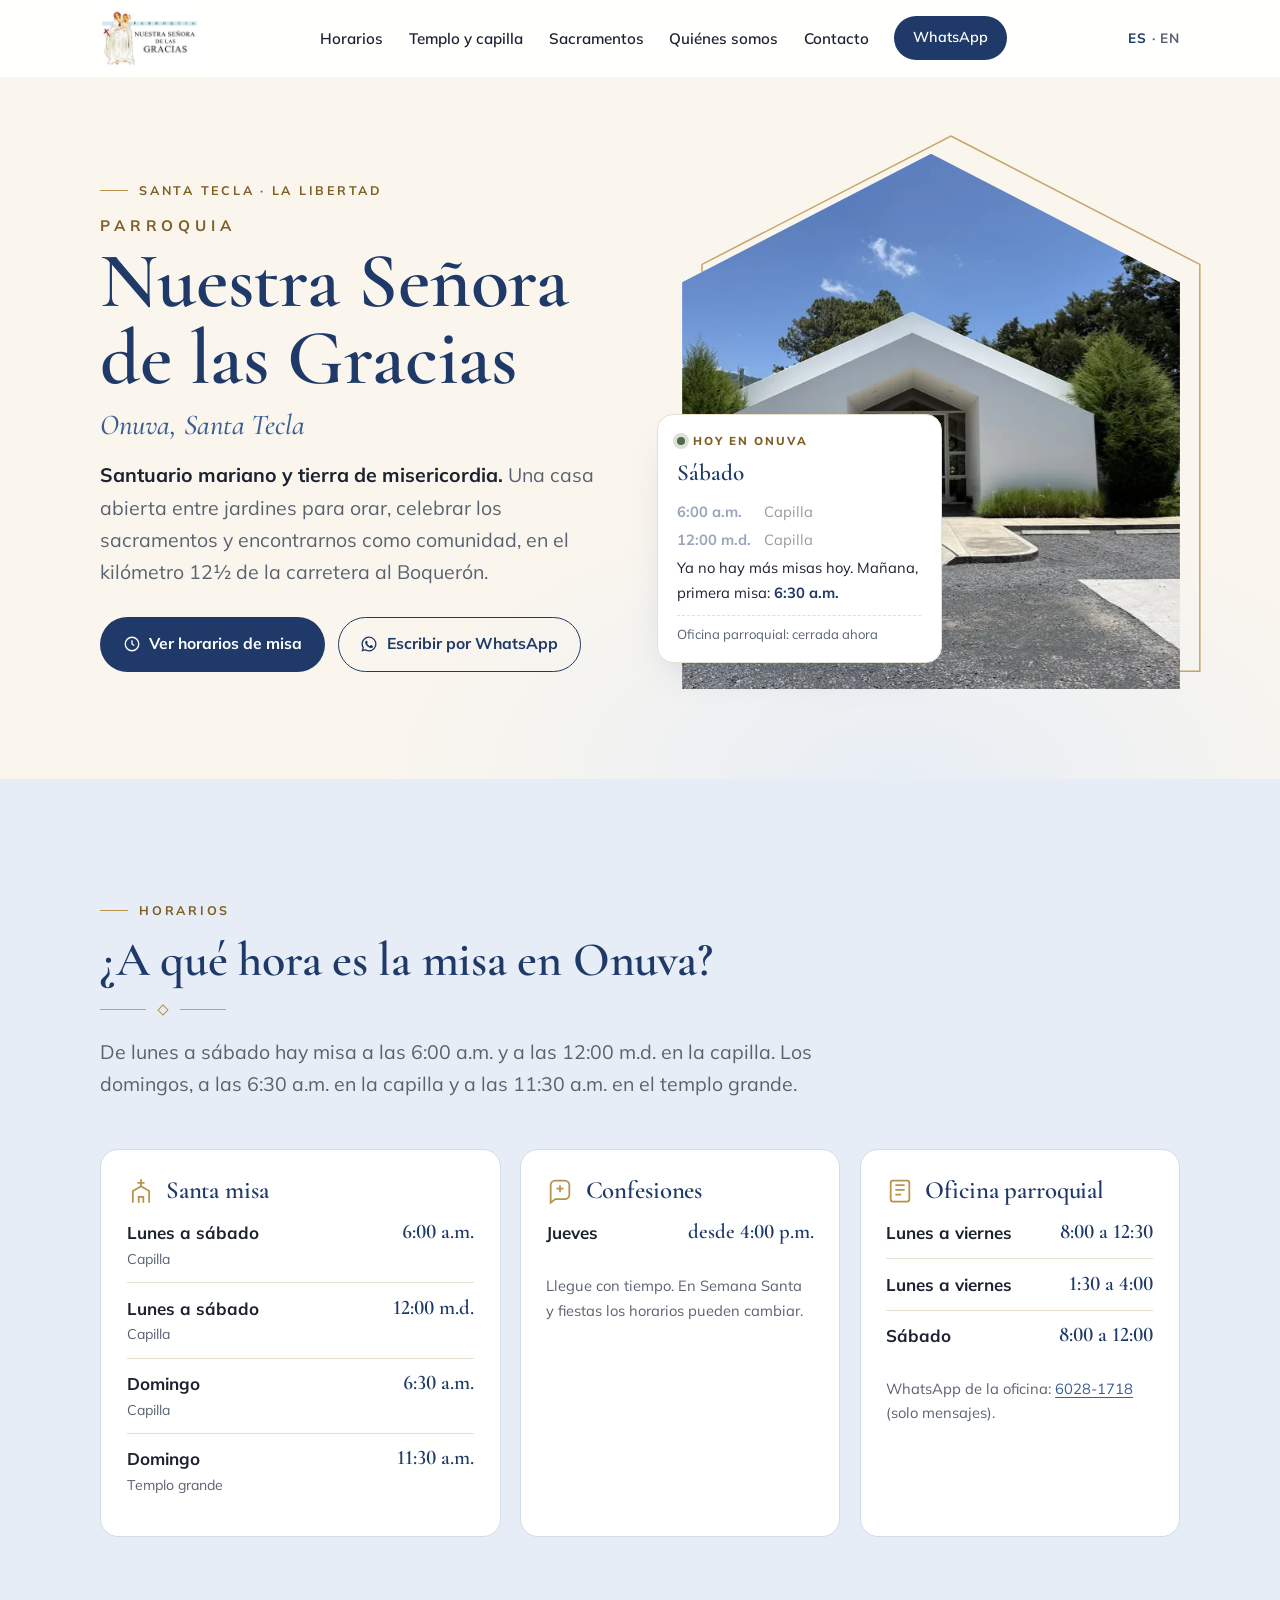
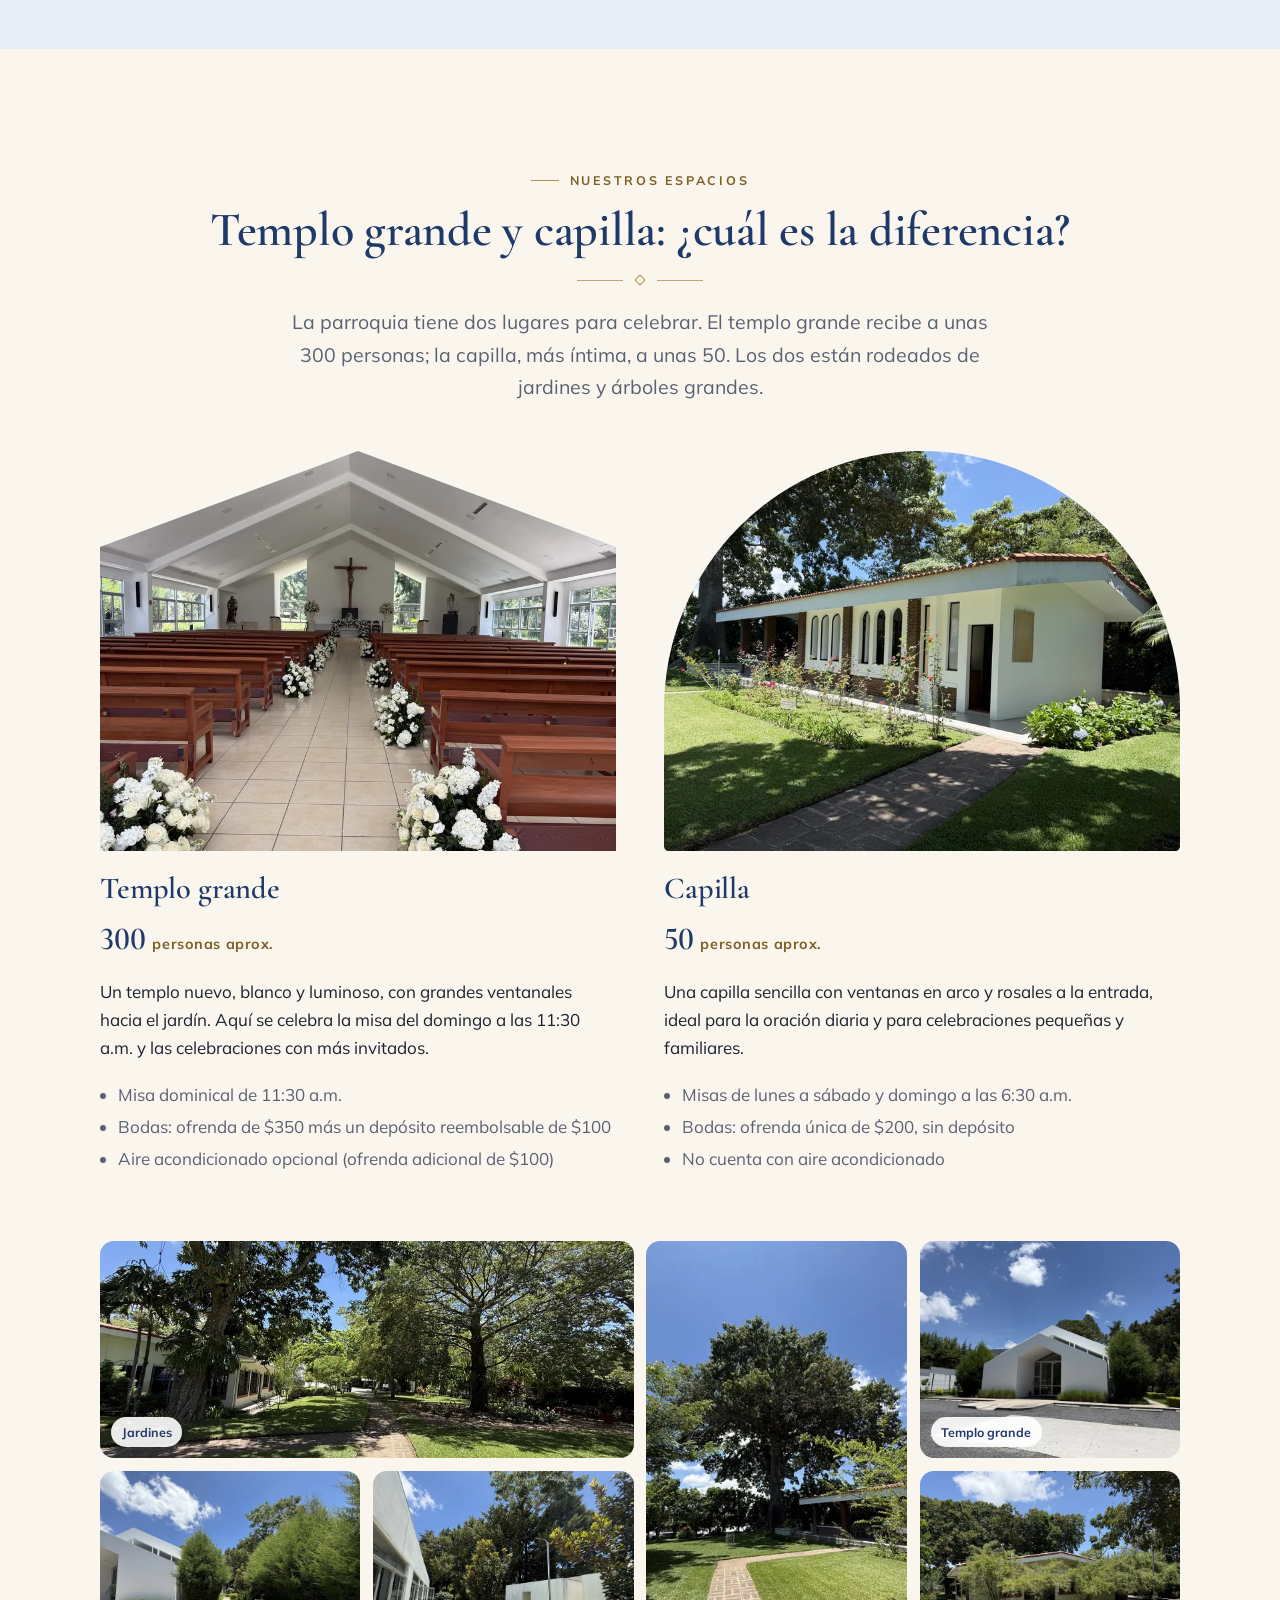
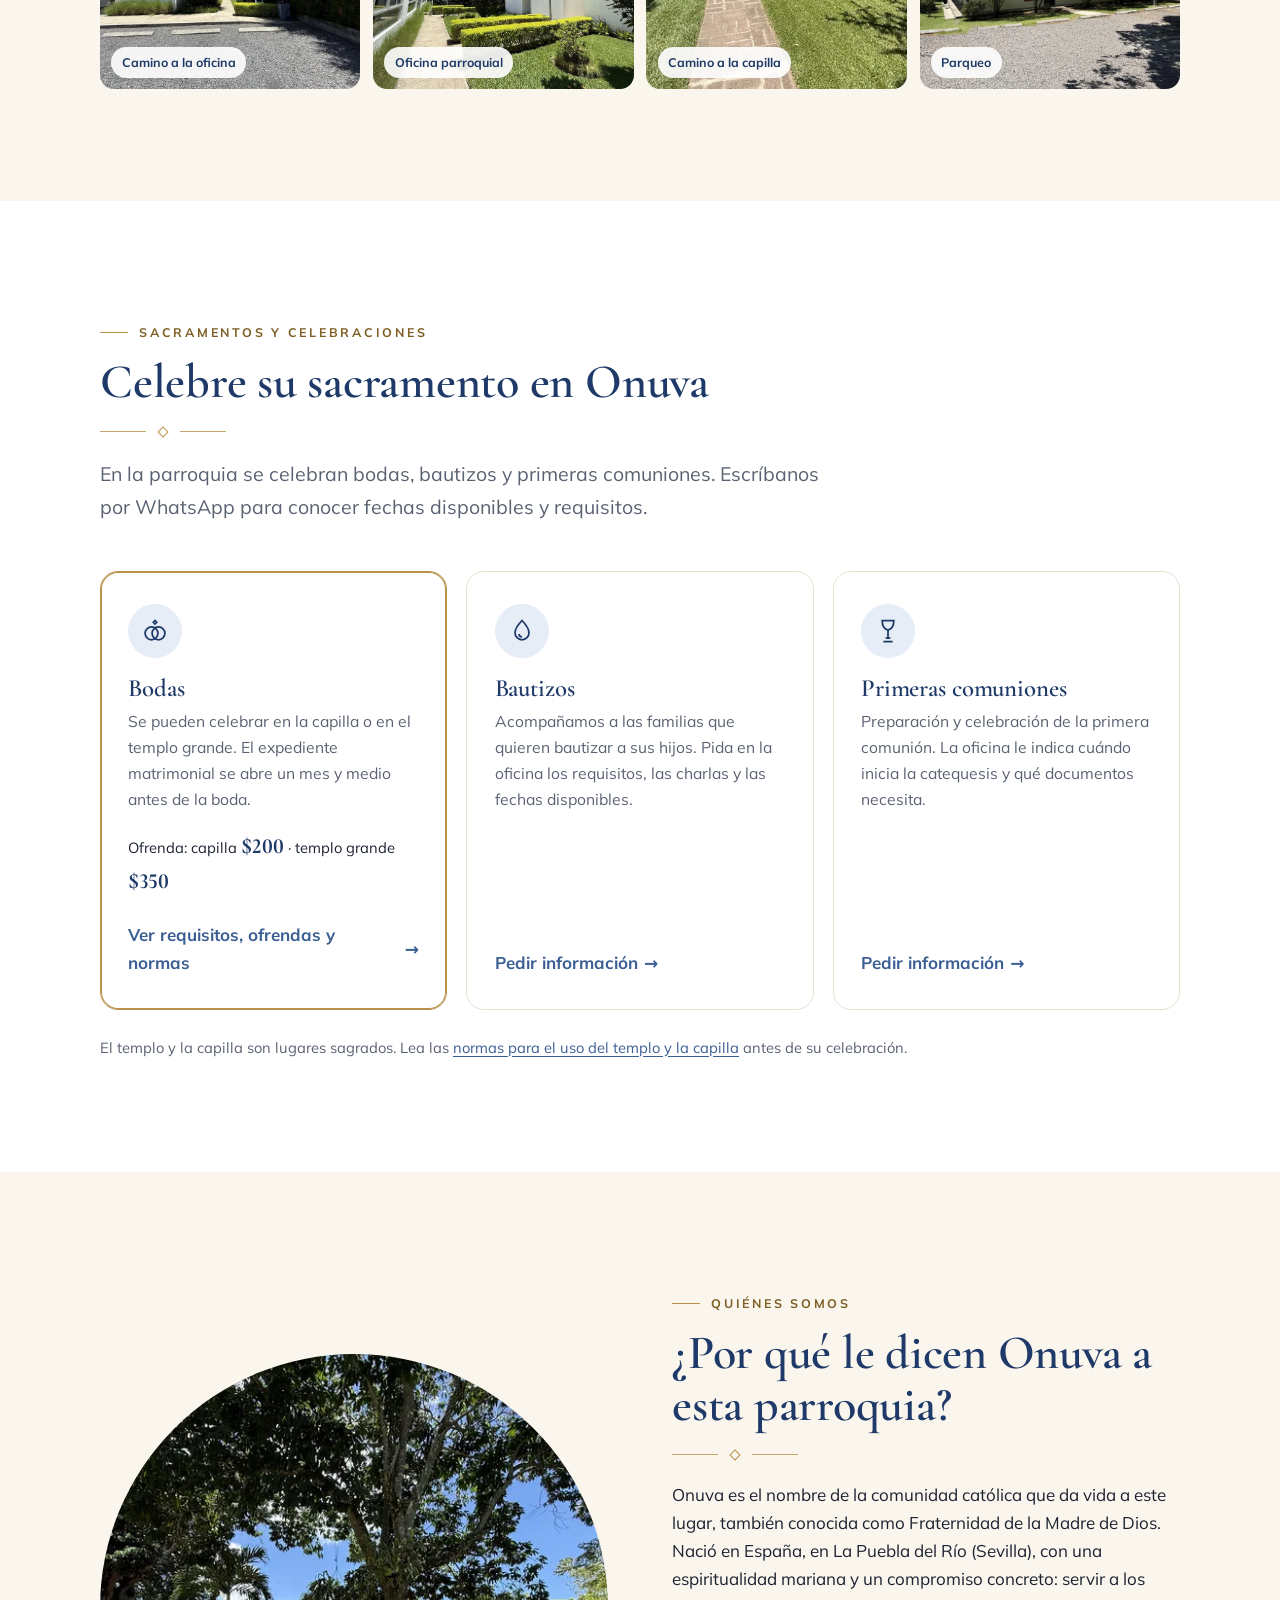
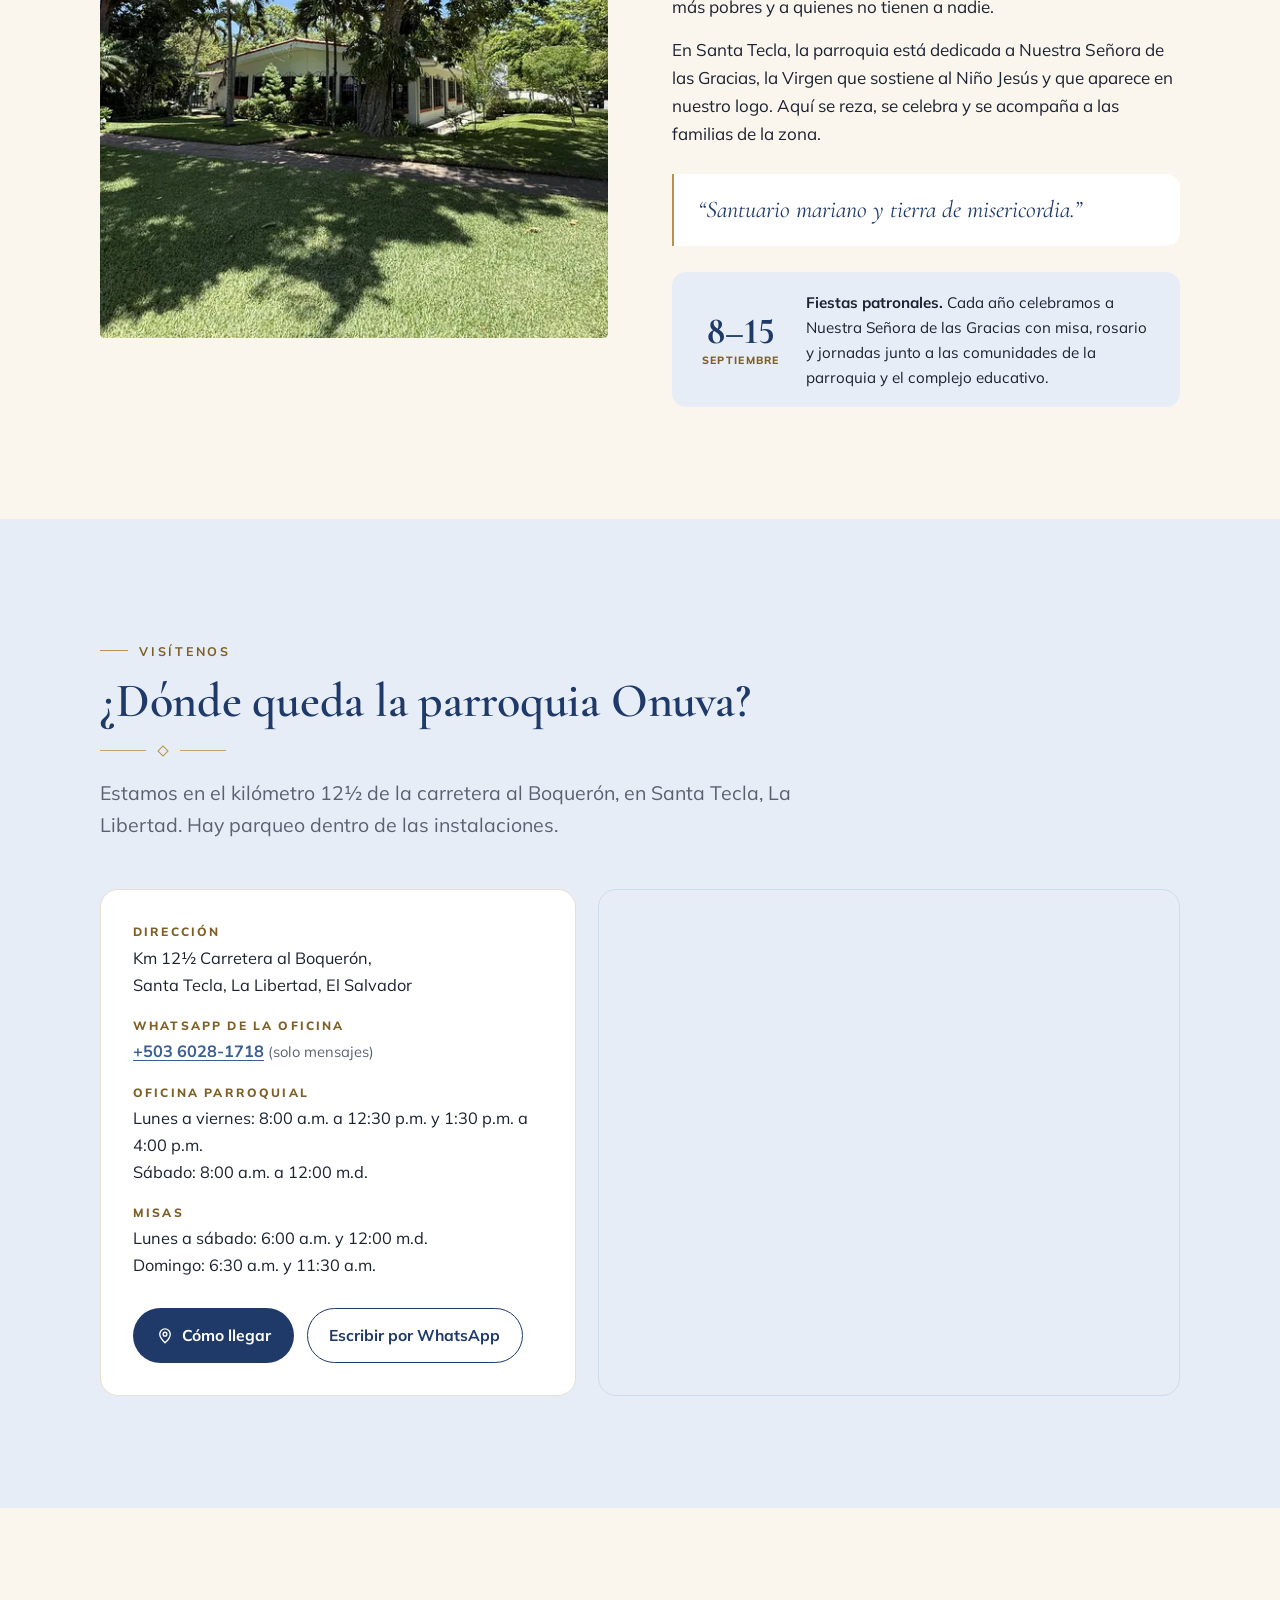
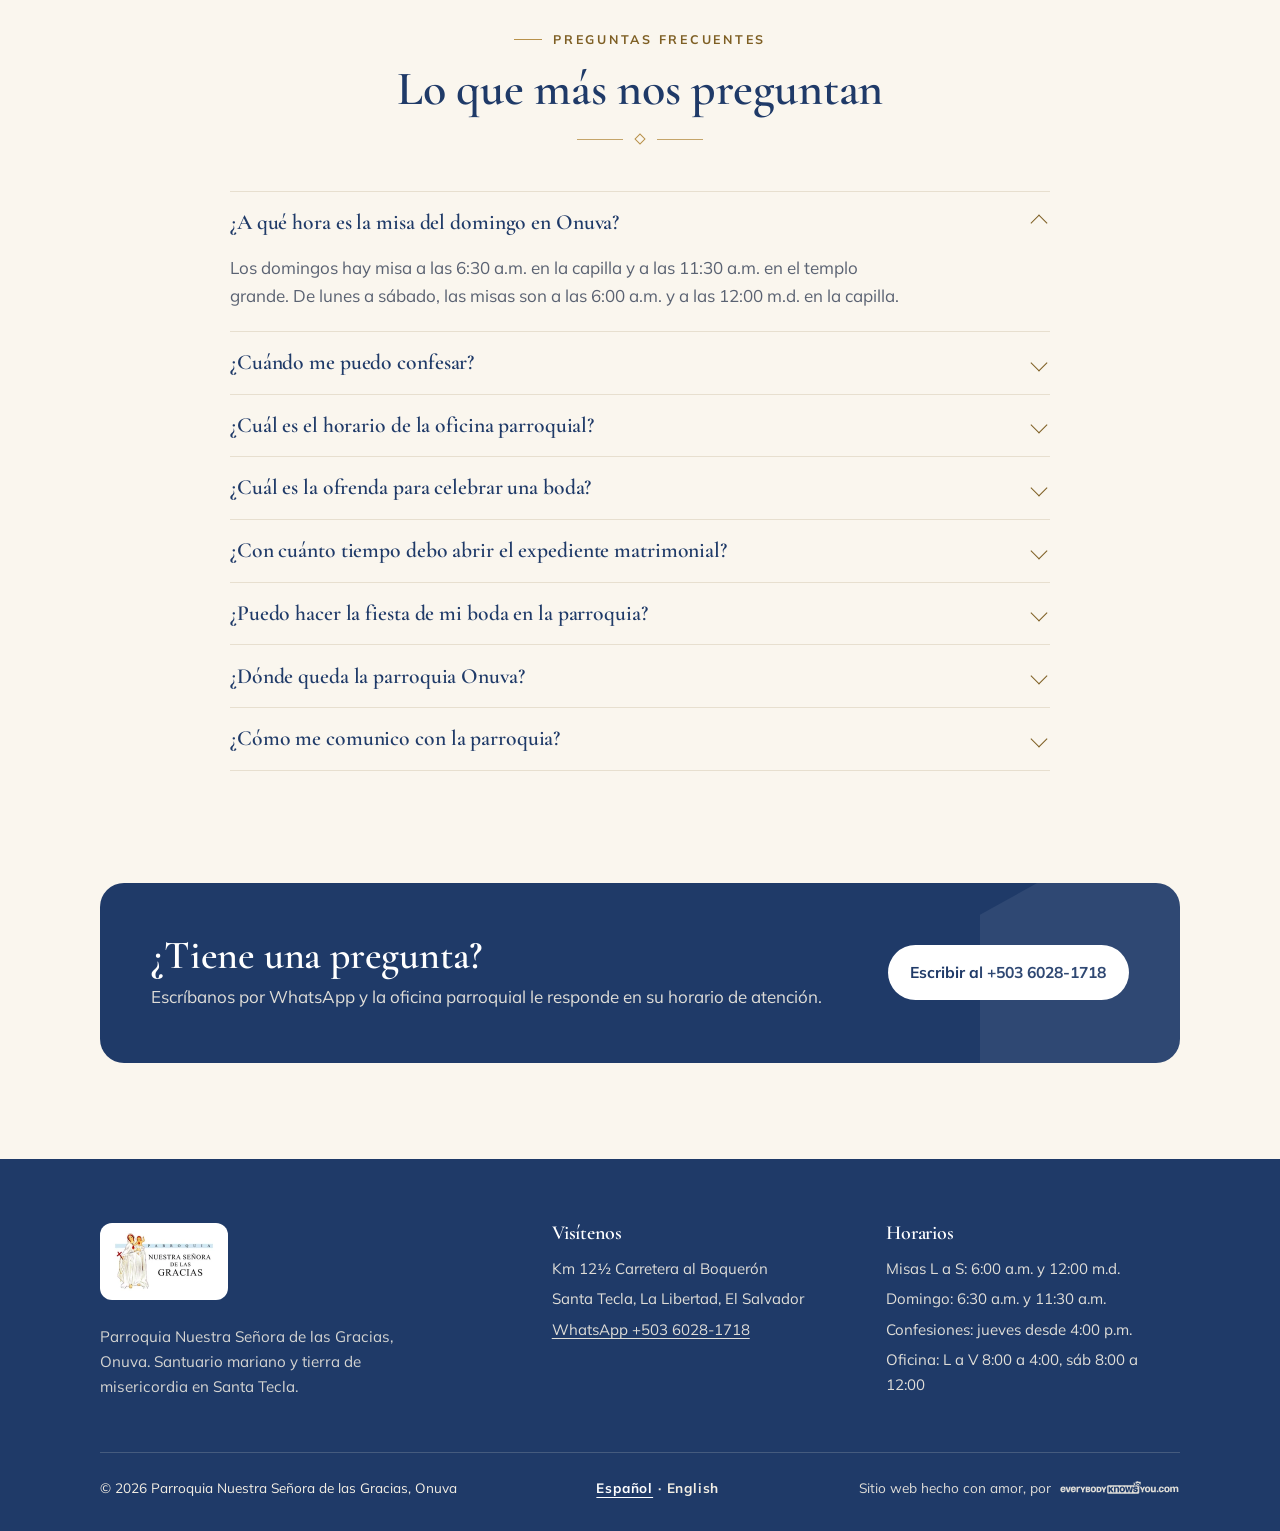
==== commit afb6b7c7: "Wedding offerings: chapel $200 with no deposit or AC; main church $350 + $100 refundable deposit, op" ====
--- a/index.html
+++ b/index.html
@@ -110,8 +110,8 @@
       "@id": "https://parroquiaonuva.pages.dev/#catalog",
       "name": "Sacramentos y celebraciones",
       "itemListElement": [
-        {"@type": "Offer", "price": "200", "priceCurrency": "USD", "description": "Ofrenda por la celebración de la boda en la capilla", "itemOffered": {"@type": "Service", "name": "Boda en la capilla", "description": "Celebración del matrimonio en la capilla, para unas 50 personas.", "provider": {"@id": "https://parroquiaonuva.pages.dev/#org"}}},
-        {"@type": "Offer", "price": "350", "priceCurrency": "USD", "description": "Ofrenda por la celebración de la boda en el templo grande, más un depósito reembolsable de $100", "itemOffered": {"@type": "Service", "name": "Boda en el templo grande", "description": "Celebración del matrimonio en el templo grande, para unas 300 personas.", "provider": {"@id": "https://parroquiaonuva.pages.dev/#org"}}},
+        {"@type": "Offer", "price": "200", "priceCurrency": "USD", "description": "Ofrenda única por la celebración de la boda en la capilla, sin depósito", "itemOffered": {"@type": "Service", "name": "Boda en la capilla", "description": "Celebración del matrimonio en la capilla, para unas 50 personas.", "provider": {"@id": "https://parroquiaonuva.pages.dev/#org"}}},
+        {"@type": "Offer", "price": "350", "priceCurrency": "USD", "description": "Ofrenda por la celebración de la boda en el templo grande, más un depósito de $100 que sirve de reserva y es reembolsable; aire acondicionado opcional con ofrenda adicional de $100", "itemOffered": {"@type": "Service", "name": "Boda en el templo grande", "description": "Celebración del matrimonio en el templo grande, para unas 300 personas.", "provider": {"@id": "https://parroquiaonuva.pages.dev/#org"}}},
         {"@type": "Offer", "itemOffered": {"@type": "Service", "name": "Bautizos", "description": "Celebración del bautismo. Requisitos y fechas en la oficina parroquial.", "provider": {"@id": "https://parroquiaonuva.pages.dev/#org"}}},
         {"@type": "Offer", "itemOffered": {"@type": "Service", "name": "Primeras comuniones", "description": "Celebración de la primera comunión. Requisitos y fechas en la oficina parroquial.", "provider": {"@id": "https://parroquiaonuva.pages.dev/#org"}}}
       ]
@@ -133,7 +133,7 @@
         {"@type": "Question", "name": "¿A qué hora es la misa del domingo en Onuva?", "acceptedAnswer": {"@type": "Answer", "text": "Los domingos hay misa a las 6:30 a.m. en la capilla y a las 11:30 a.m. en el templo grande. De lunes a sábado, las misas son a las 6:00 a.m. y a las 12:00 m.d. en la capilla."}},
         {"@type": "Question", "name": "¿Cuándo me puedo confesar?", "acceptedAnswer": {"@type": "Answer", "text": "Las confesiones son los jueves a partir de las 4:00 p.m."}},
         {"@type": "Question", "name": "¿Cuál es el horario de la oficina parroquial?", "acceptedAnswer": {"@type": "Answer", "text": "De lunes a viernes de 8:00 a.m. a 12:30 p.m. y de 1:30 p.m. a 4:00 p.m. Los sábados de 8:00 a.m. a 12:00 m.d."}},
-        {"@type": "Question", "name": "¿Cuál es la ofrenda para celebrar una boda?", "acceptedAnswer": {"@type": "Answer", "text": "La ofrenda es de $200 en la capilla y de $350 en el templo grande, más un depósito de $100 que se devuelve si se respetan las normas. La ofrenda por el aire acondicionado del templo es de $100 y por el ensayo de boda, $25."}},
+        {"@type": "Question", "name": "¿Cuál es la ofrenda para celebrar una boda?", "acceptedAnswer": {"@type": "Answer", "text": "En la capilla la ofrenda es de $200, sin depósito. En el templo grande la ofrenda es de $350, más un depósito de $100 que sirve de reserva y se devuelve si se respetan las normas. El aire acondicionado es opcional y solo existe en el templo grande, con una ofrenda adicional de $100. La ofrenda por el ensayo de boda es de $25."}},
         {"@type": "Question", "name": "¿Con cuánto tiempo debo abrir el expediente matrimonial?", "acceptedAnswer": {"@type": "Answer", "text": "El expediente se abre un mes y medio antes de la boda, no días ni semanas antes. Solo se agenda la cita si tienen toda la documentación completa."}},
         {"@type": "Question", "name": "¿Puedo hacer la fiesta de mi boda en la parroquia?", "acceptedAnswer": {"@type": "Answer", "text": "No. La parroquia ofrece el templo y la capilla como un servicio para la ceremonia religiosa. La fiesta se realiza en otro lugar."}},
         {"@type": "Question", "name": "¿Dónde queda la parroquia Onuva?", "acceptedAnswer": {"@type": "Answer", "text": "En el kilómetro 12 1/2 de la carretera al Boquerón, Santa Tecla, La Libertad, El Salvador. Hay parqueo dentro de las instalaciones."}},
@@ -259,7 +259,8 @@
           <p>Un templo nuevo, blanco y luminoso, con grandes ventanales hacia el jardín. Aquí se celebra la misa del domingo a las 11:30 a.m. y las celebraciones con más invitados.</p>
           <ul>
             <li>Misa dominical de 11:30 a.m.</li>
-            <li>Bodas: ofrenda de $350, aire acondicionado opcional</li>
+            <li>Bodas: ofrenda de $350 más un depósito reembolsable de $100</li>
+            <li>Aire acondicionado opcional (ofrenda adicional de $100)</li>
           </ul>
         </article>
         <article class="space reveal d1">
@@ -269,7 +270,8 @@
           <p>Una capilla sencilla con ventanas en arco y rosales a la entrada, ideal para la oración diaria y para celebraciones pequeñas y familiares.</p>
           <ul>
             <li>Misas de lunes a sábado y domingo a las 6:30 a.m.</li>
-            <li>Bodas: ofrenda de $200</li>
+            <li>Bodas: ofrenda única de $200, sin depósito</li>
+            <li>No cuenta con aire acondicionado</li>
           </ul>
         </article>
       </div>
@@ -381,7 +383,7 @@
         <details open><summary><h3>¿A qué hora es la misa del domingo en Onuva?</h3></summary><p>Los domingos hay misa a las 6:30 a.m. en la capilla y a las 11:30 a.m. en el templo grande. De lunes a sábado, las misas son a las 6:00 a.m. y a las 12:00 m.d. en la capilla.</p></details>
         <details><summary><h3>¿Cuándo me puedo confesar?</h3></summary><p>Las confesiones son los jueves a partir de las 4:00 p.m.</p></details>
         <details><summary><h3>¿Cuál es el horario de la oficina parroquial?</h3></summary><p>De lunes a viernes de 8:00 a.m. a 12:30 p.m. y de 1:30 p.m. a 4:00 p.m. Los sábados de 8:00 a.m. a 12:00 m.d.</p></details>
-        <details><summary><h3>¿Cuál es la ofrenda para celebrar una boda?</h3></summary><p>La ofrenda es de $200 en la capilla y de $350 en el templo grande, más un depósito de $100 que se devuelve si se respetan las normas. La ofrenda por el aire acondicionado del templo es de $100 y por el ensayo de boda, $25. <a href="bodas.html">Ver todos los requisitos</a>.</p></details>
+        <details><summary><h3>¿Cuál es la ofrenda para celebrar una boda?</h3></summary><p>En la capilla la ofrenda es de $200, sin depósito. En el templo grande la ofrenda es de $350, más un depósito de $100 que sirve de reserva y se devuelve si se respetan las normas. El aire acondicionado es opcional y solo existe en el templo grande, con una ofrenda adicional de $100. La ofrenda por el ensayo de boda es de $25. <a href="bodas.html">Ver todos los requisitos</a>.</p></details>
         <details><summary><h3>¿Con cuánto tiempo debo abrir el expediente matrimonial?</h3></summary><p>El expediente se abre un mes y medio antes de la boda, no días ni semanas antes. Solo se agenda la cita si tienen toda la documentación completa.</p></details>
         <details><summary><h3>¿Puedo hacer la fiesta de mi boda en la parroquia?</h3></summary><p>No. La parroquia ofrece el templo y la capilla como un servicio para la ceremonia religiosa. La fiesta se realiza en otro lugar.</p></details>
         <details><summary><h3>¿Dónde queda la parroquia Onuva?</h3></summary><p>En el kilómetro 12½ de la carretera al Boquerón, Santa Tecla, La Libertad, El Salvador. Hay parqueo dentro de las instalaciones.</p></details>
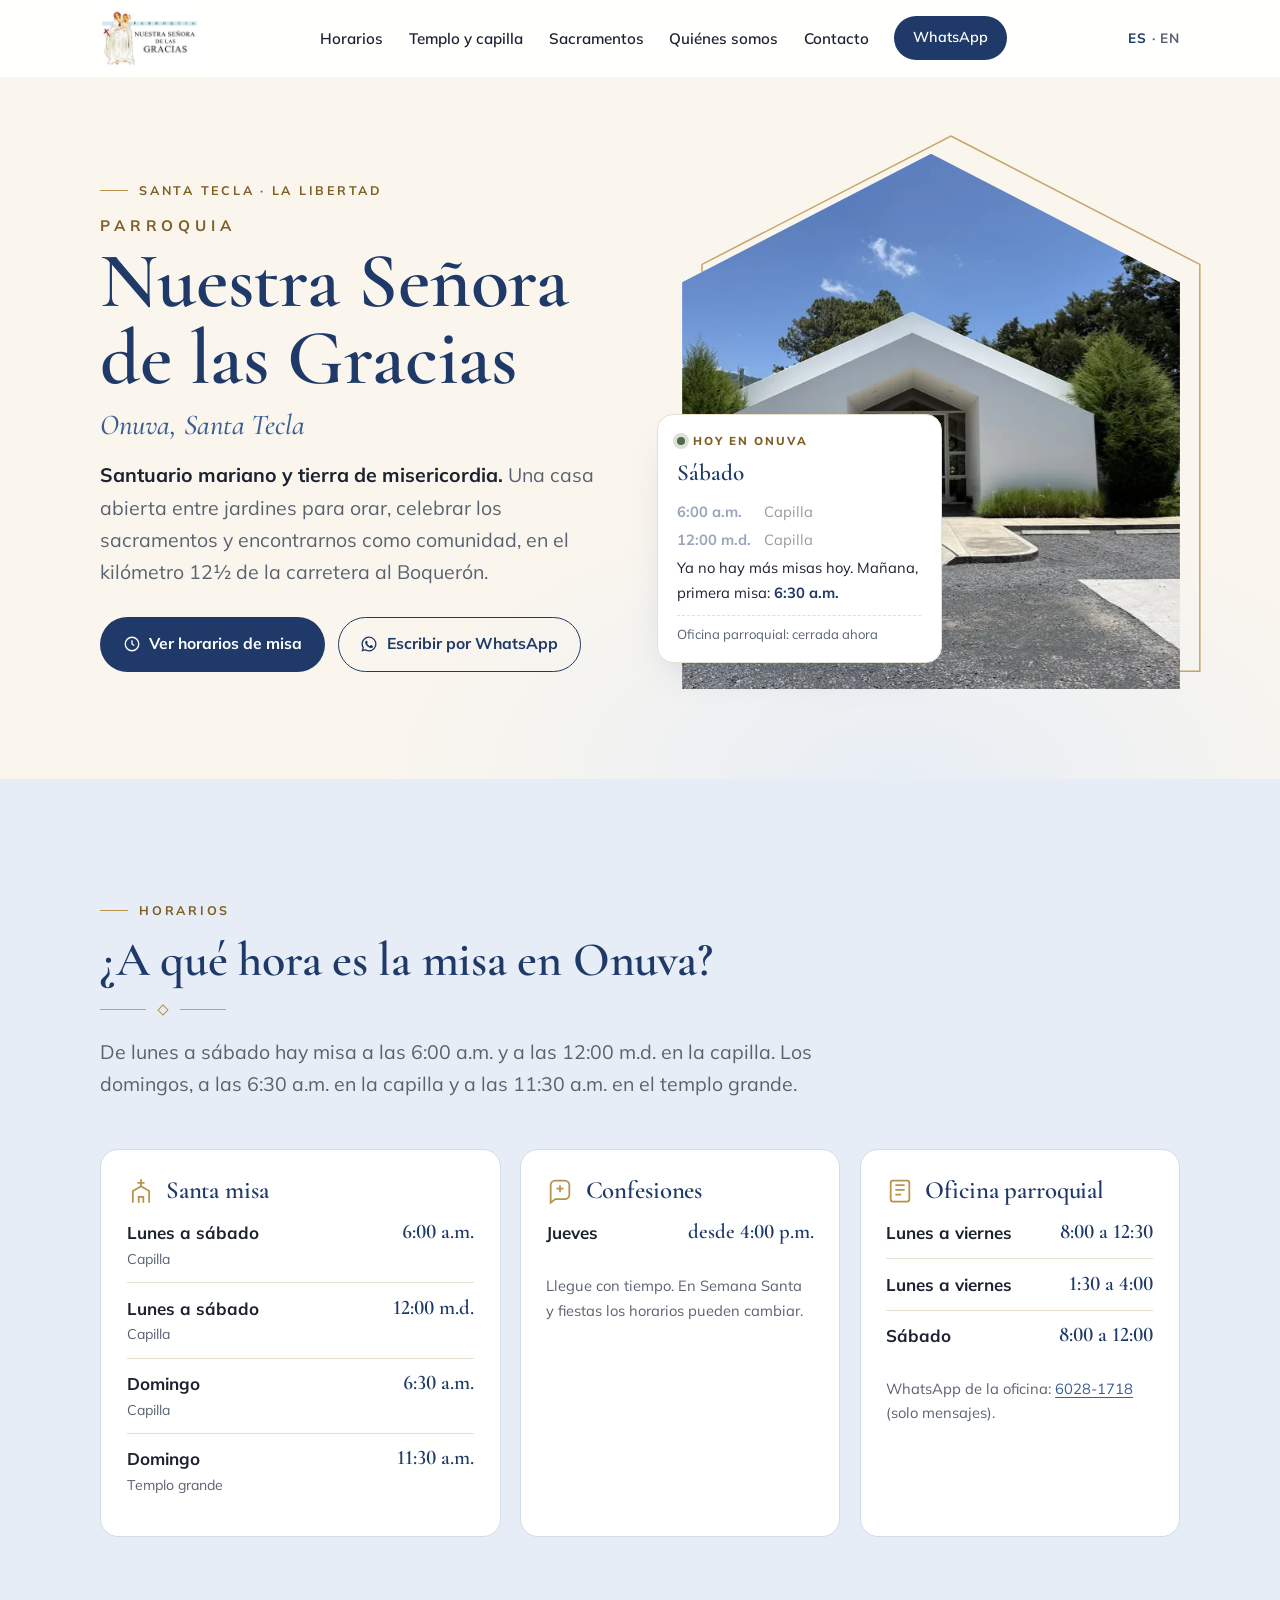
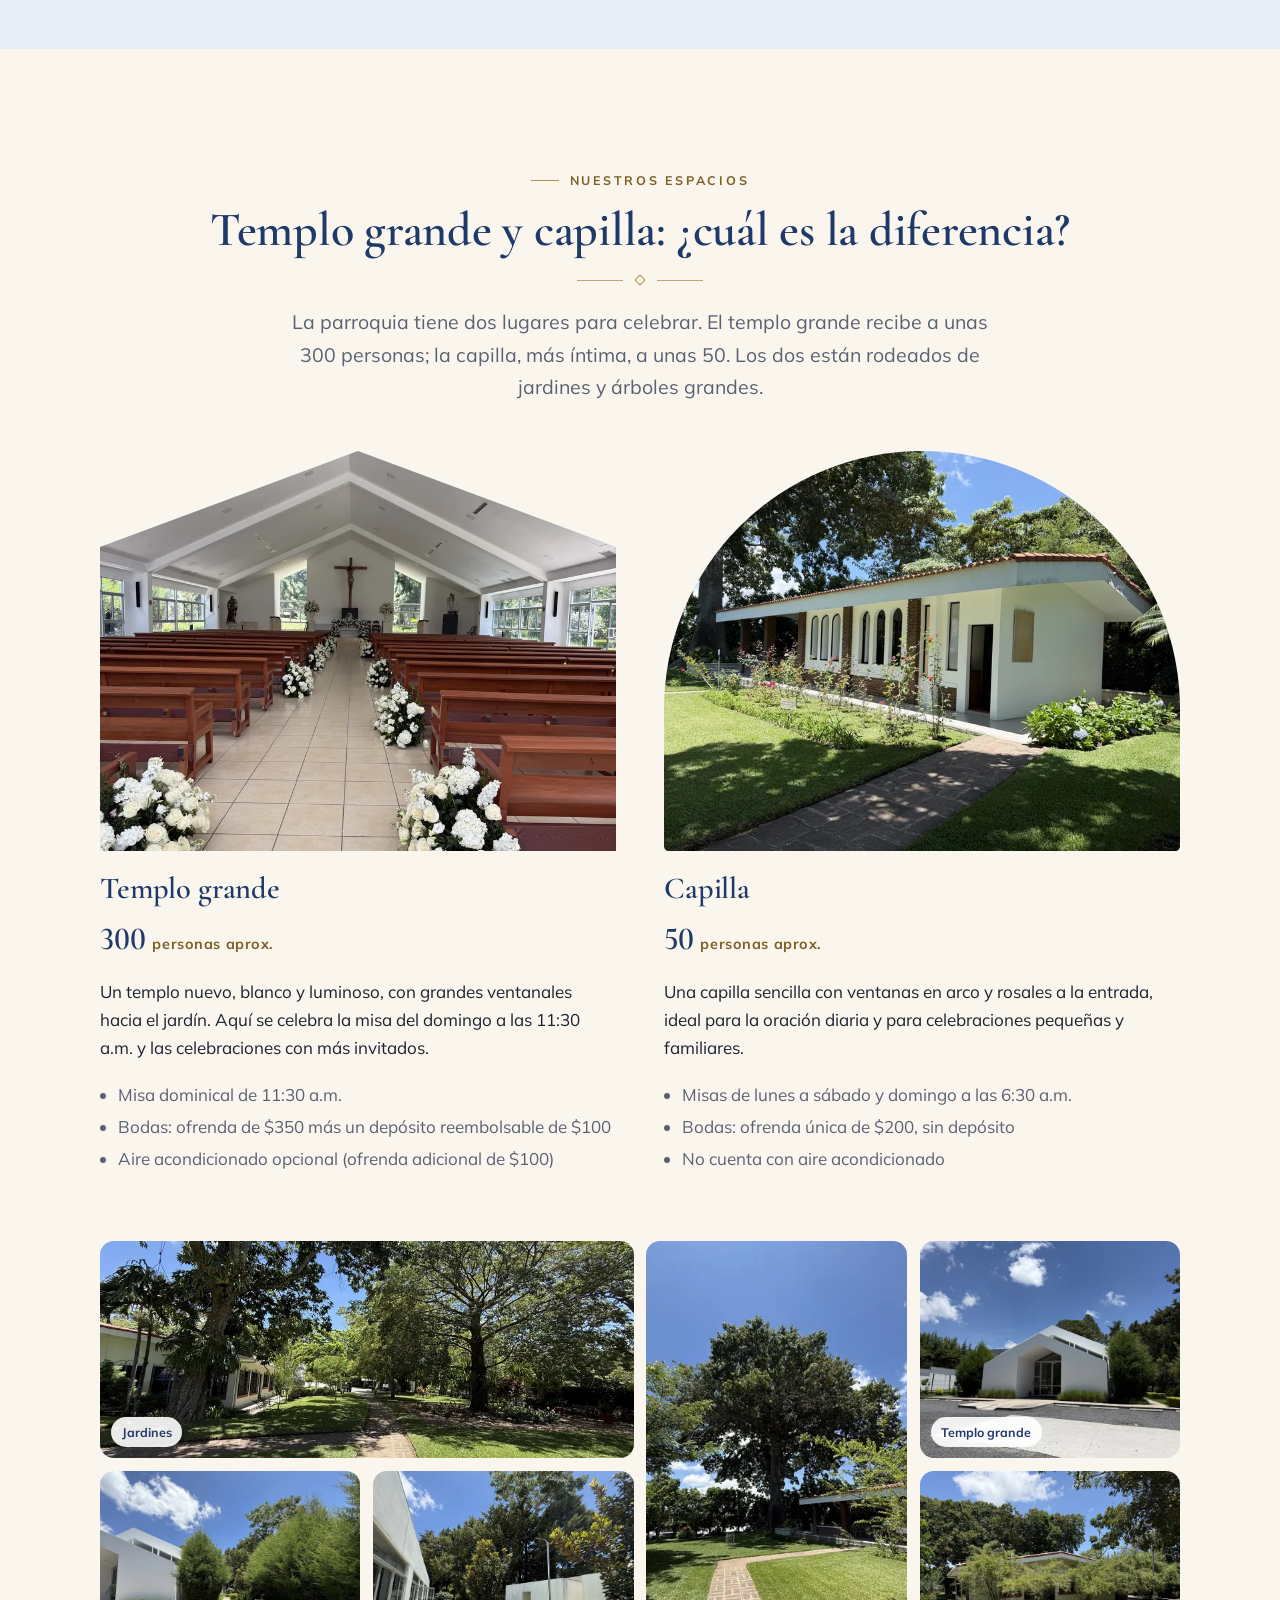
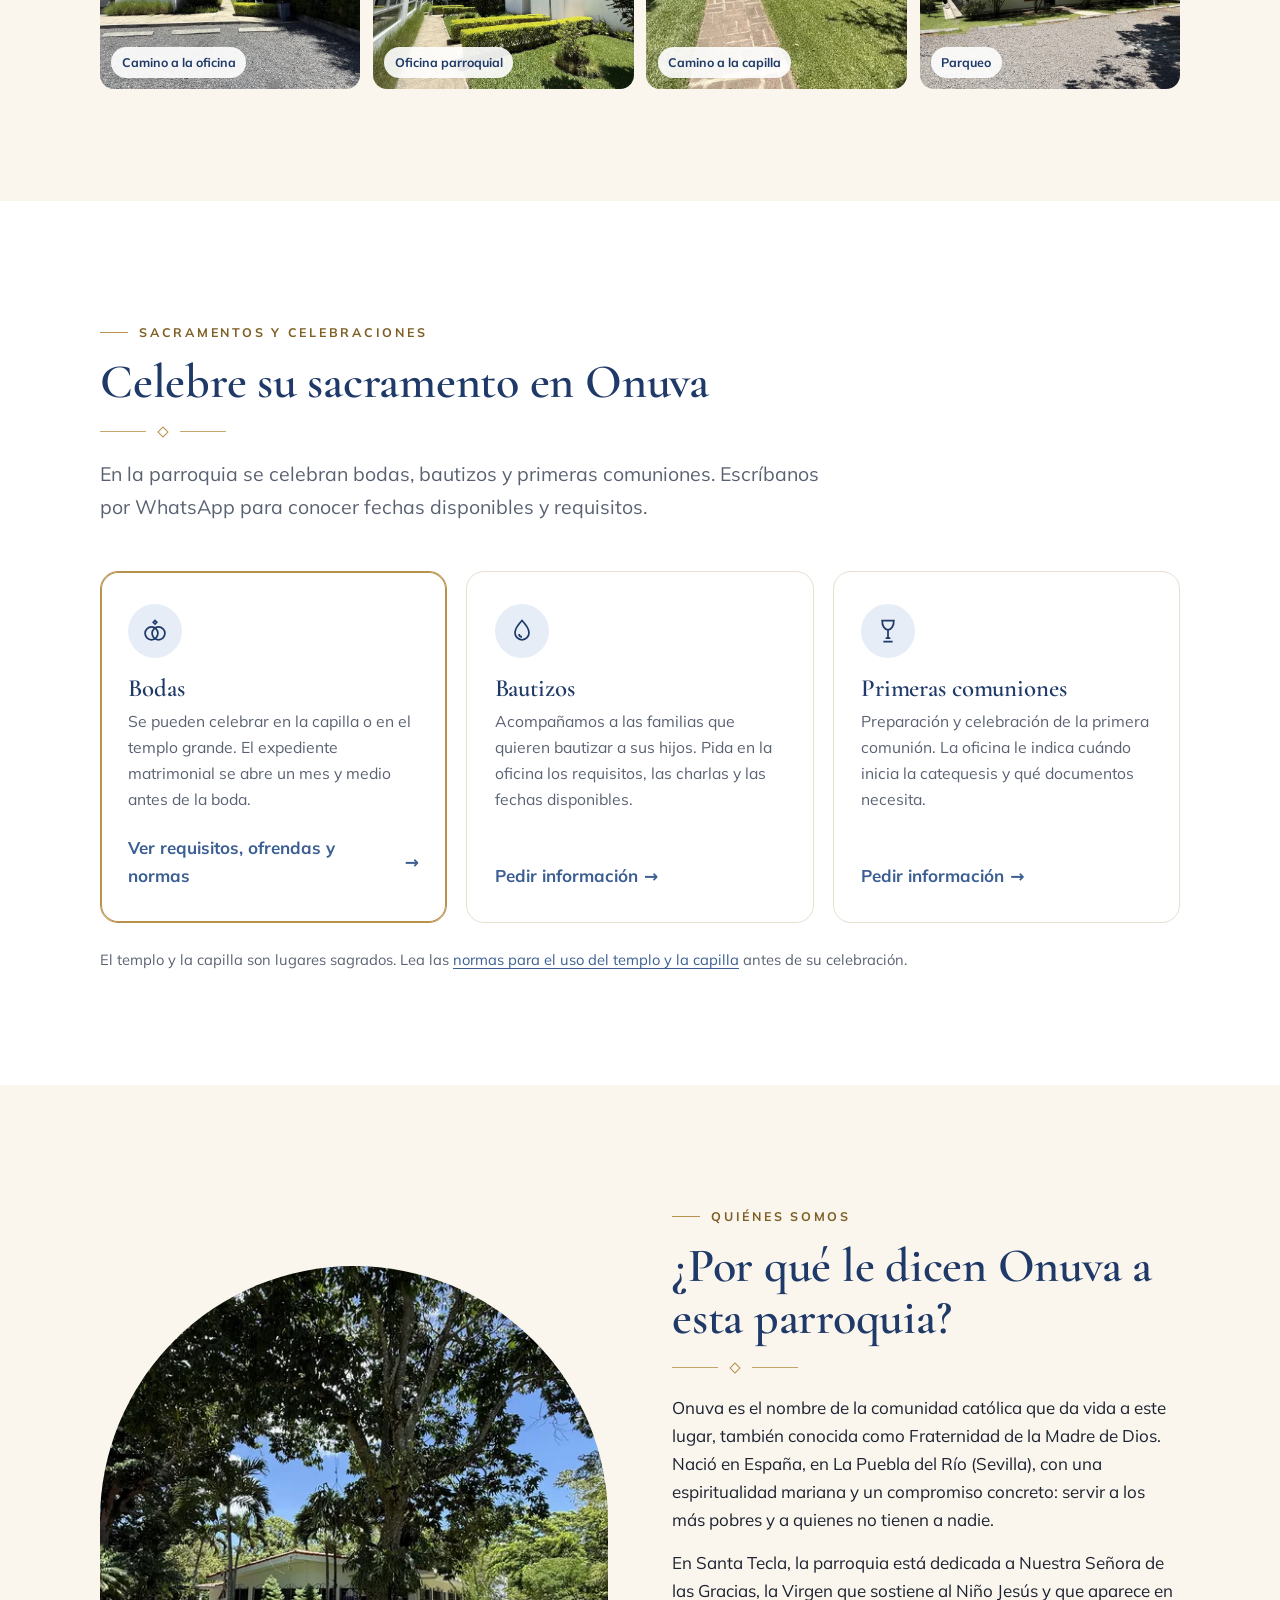
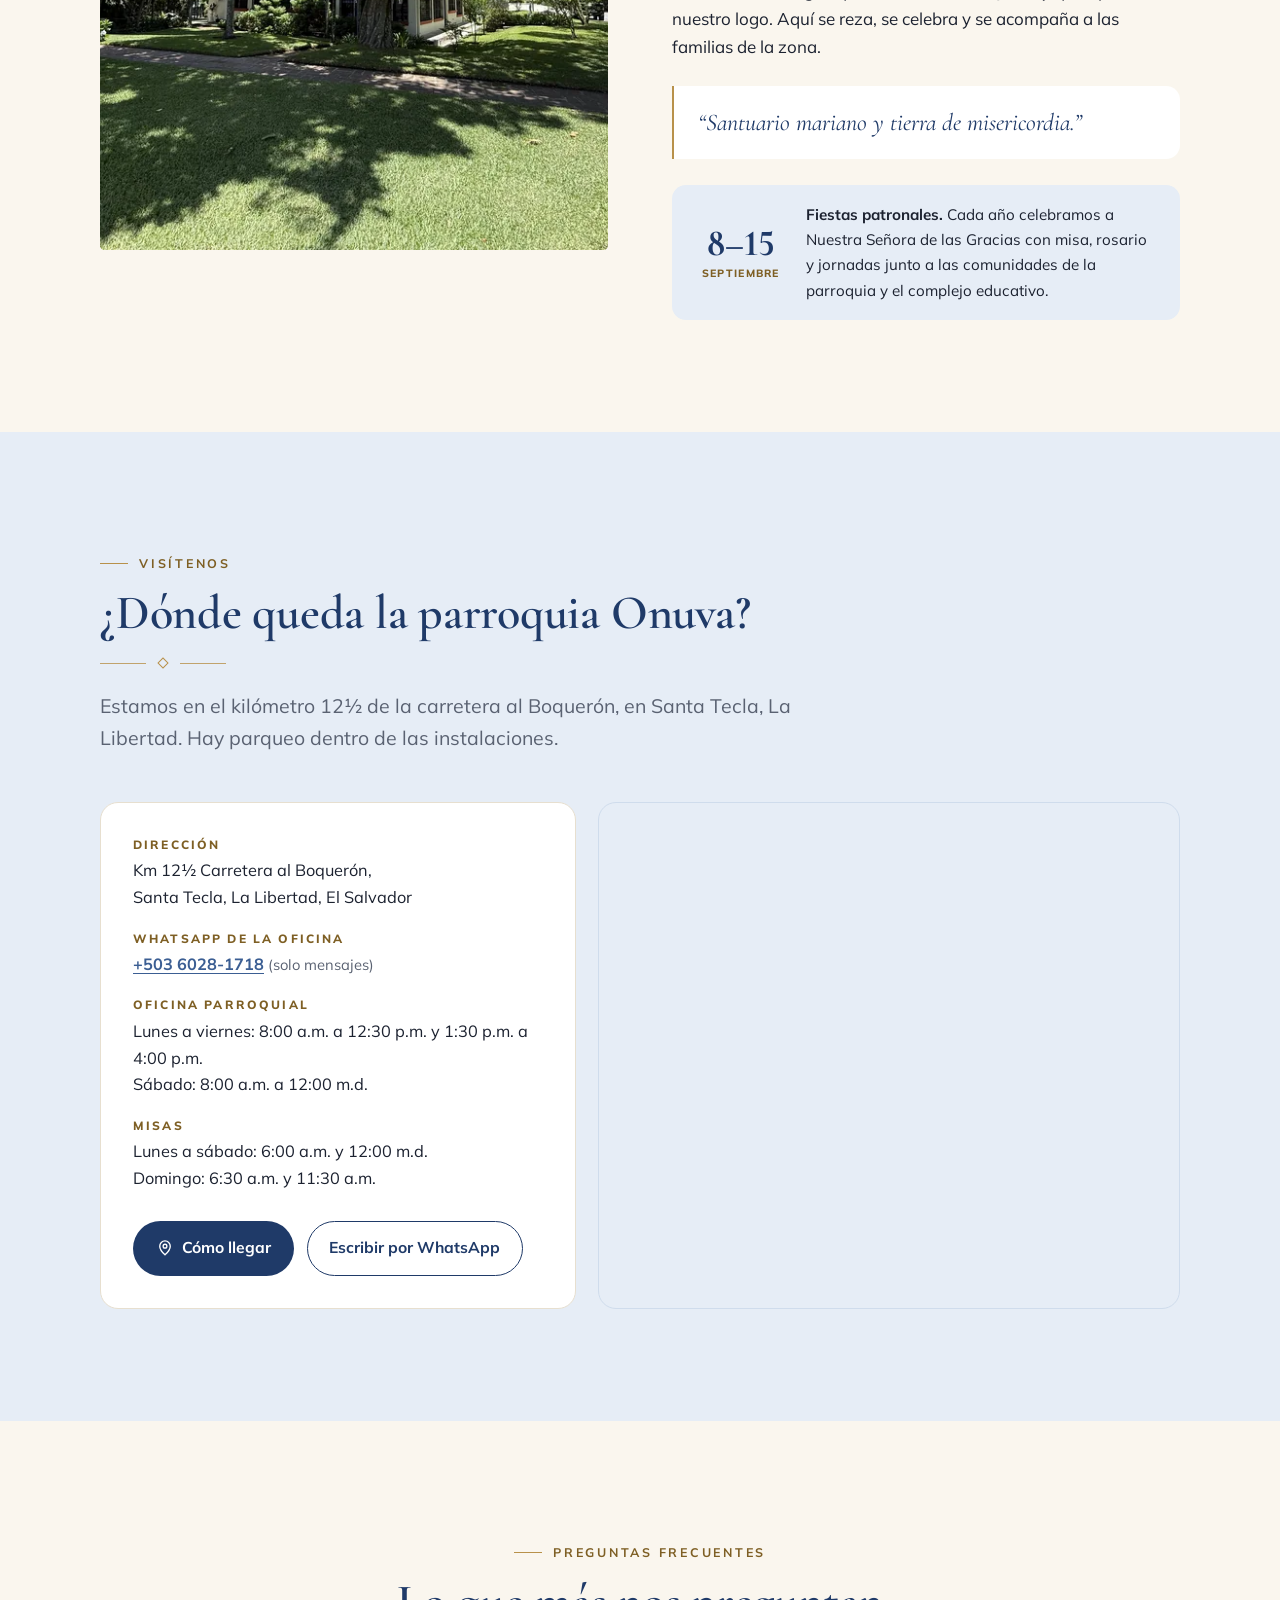
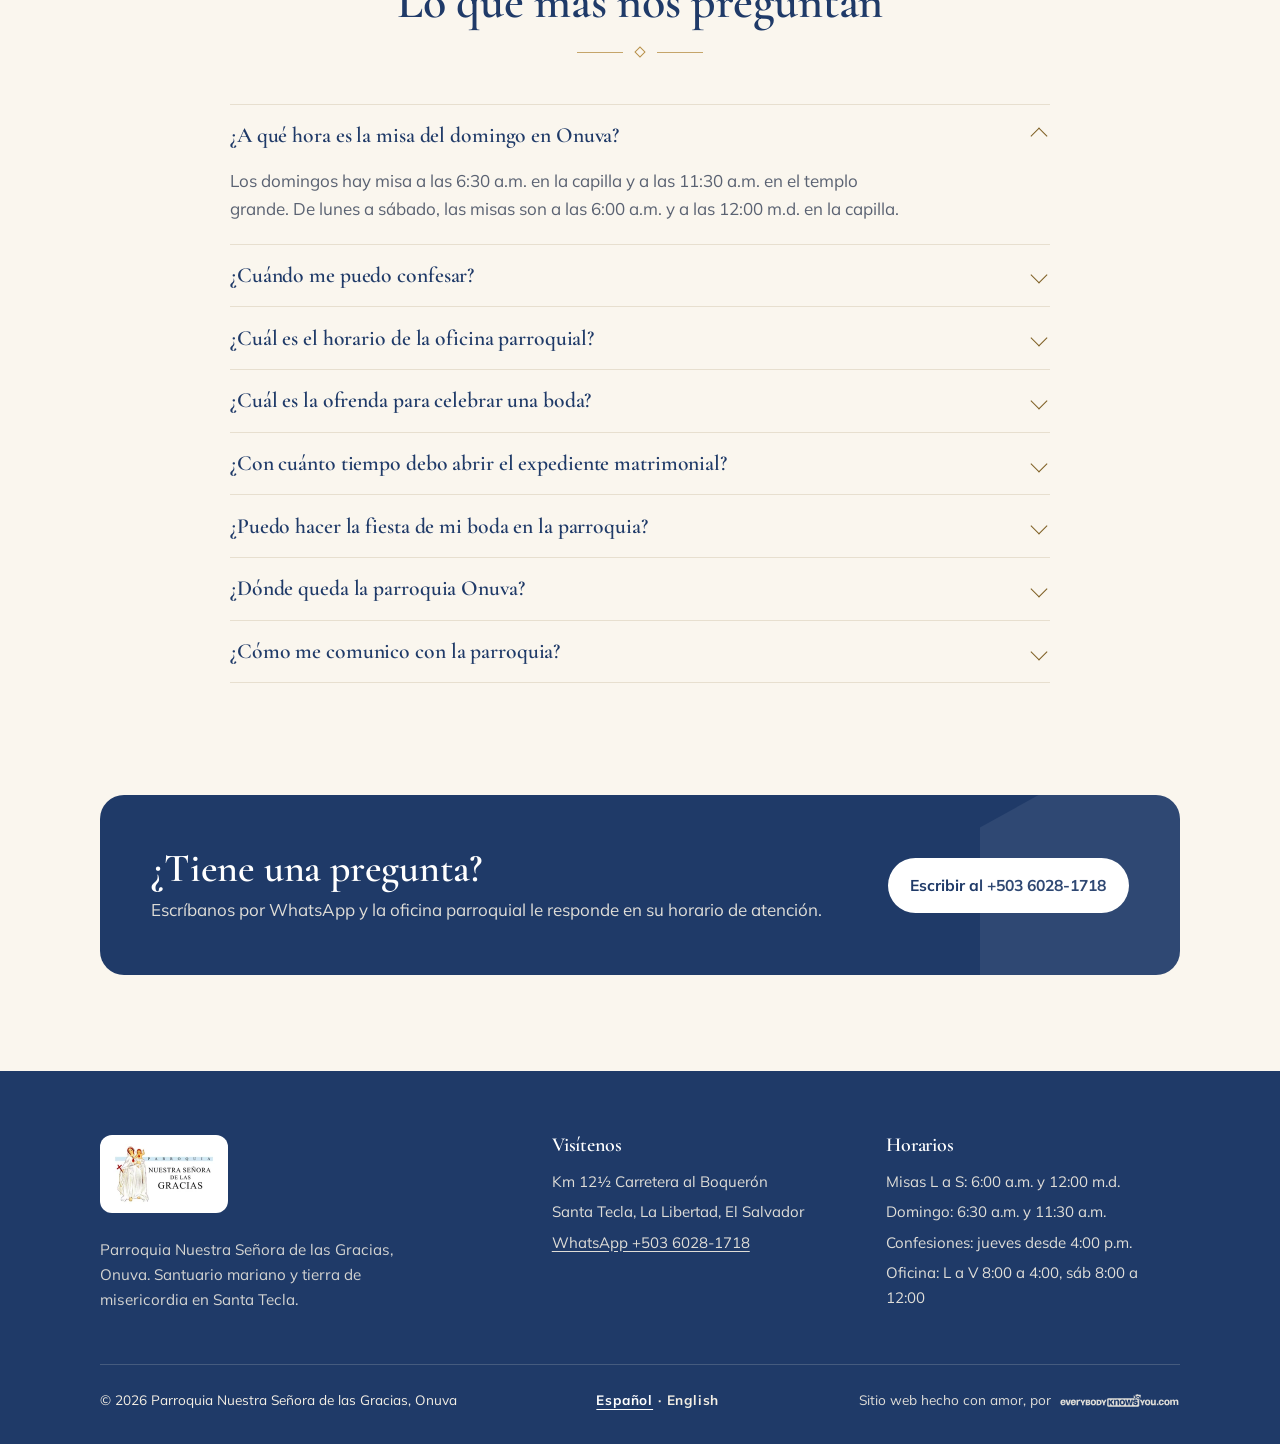
==== commit e23fe474: "Remove ofrenda amounts from the home wedding card; exact map pin for directions; FAQ address consist" ====
--- a/index.html
+++ b/index.html
@@ -136,7 +136,7 @@
         {"@type": "Question", "name": "¿Cuál es la ofrenda para celebrar una boda?", "acceptedAnswer": {"@type": "Answer", "text": "En la capilla la ofrenda es de $200, sin depósito. En el templo grande la ofrenda es de $350, más un depósito de $100 que sirve de reserva y se devuelve si se respetan las normas. El aire acondicionado es opcional y solo existe en el templo grande, con una ofrenda adicional de $100. La ofrenda por el ensayo de boda es de $25."}},
         {"@type": "Question", "name": "¿Con cuánto tiempo debo abrir el expediente matrimonial?", "acceptedAnswer": {"@type": "Answer", "text": "El expediente se abre un mes y medio antes de la boda, no días ni semanas antes. Solo se agenda la cita si tienen toda la documentación completa."}},
         {"@type": "Question", "name": "¿Puedo hacer la fiesta de mi boda en la parroquia?", "acceptedAnswer": {"@type": "Answer", "text": "No. La parroquia ofrece el templo y la capilla como un servicio para la ceremonia religiosa. La fiesta se realiza en otro lugar."}},
-        {"@type": "Question", "name": "¿Dónde queda la parroquia Onuva?", "acceptedAnswer": {"@type": "Answer", "text": "En el kilómetro 12 1/2 de la carretera al Boquerón, Santa Tecla, La Libertad, El Salvador. Hay parqueo dentro de las instalaciones."}},
+        {"@type": "Question", "name": "¿Dónde queda la parroquia Onuva?", "acceptedAnswer": {"@type": "Answer", "text": "En el kilómetro 12½ de la carretera al Boquerón, Santa Tecla, La Libertad, El Salvador. Hay parqueo dentro de las instalaciones."}},
         {"@type": "Question", "name": "¿Cómo me comunico con la parroquia?", "acceptedAnswer": {"@type": "Answer", "text": "Por WhatsApp al +503 6028-1718, solo mensajes. También puede visitar la oficina parroquial en su horario de atención."}}
       ]
     }
@@ -301,7 +301,6 @@
           <div class="icon"><svg viewBox="0 0 24 24" fill="none" stroke="currentColor" stroke-width="1.5" aria-hidden="true"><circle cx="9" cy="14" r="5.5"/><circle cx="15" cy="14" r="5.5"/><path d="M10.5 4.5 12 3l1.5 1.5L12 6z"/></svg></div>
           <h3>Bodas</h3>
           <p>Se pueden celebrar en la capilla o en el templo grande. El expediente matrimonial se abre un mes y medio antes de la boda.</p>
-          <p class="price">Ofrenda: capilla <b>$200</b> · templo grande <b>$350</b></p>
           <a class="more" href="bodas.html">Ver requisitos, ofrendas y normas</a>
         </article>
         <article class="sac reveal d1">
@@ -358,7 +357,7 @@
             <div><dt>Misas</dt><dd>Lunes a sábado: 6:00 a.m. y 12:00 m.d.<br>Domingo: 6:30 a.m. y 11:30 a.m.</dd></div>
           </dl>
           <div class="btn-row">
-            <a class="btn btn-primary" href="https://www.google.com/maps/search/?api=1&amp;query=Parroquia%20Nuestra%20Se%C3%B1ora%20de%20las%20Gracias%20Onuva%20Santa%20Tecla" target="_blank" rel="noopener">
+            <a class="btn btn-primary" href="https://www.google.com/maps/search/?api=1&amp;query=Parroquia%20Nuestra%20Se%C3%B1ora%20de%20las%20Gracias%20Onuva%20Santa%20Tecla&amp;query_place_id=ChIJNTNGV6gvY48R6ByUzG1daOA" target="_blank" rel="noopener">
               <svg viewBox="0 0 24 24" fill="none" stroke="currentColor" stroke-width="1.8" aria-hidden="true"><path d="M12 21s-7-6.2-7-11.5a7 7 0 0 1 14 0C19 14.8 12 21 12 21z"/><circle cx="12" cy="9.5" r="2.5"/></svg>
               Cómo llegar</a>
             <a class="btn btn-ghost" href="https://wa.me/50360281718?text=Hola%2C%20quisiera%20informaci%C3%B3n%20de%20la%20parroquia." target="_blank" rel="noopener">Escribir por WhatsApp</a>
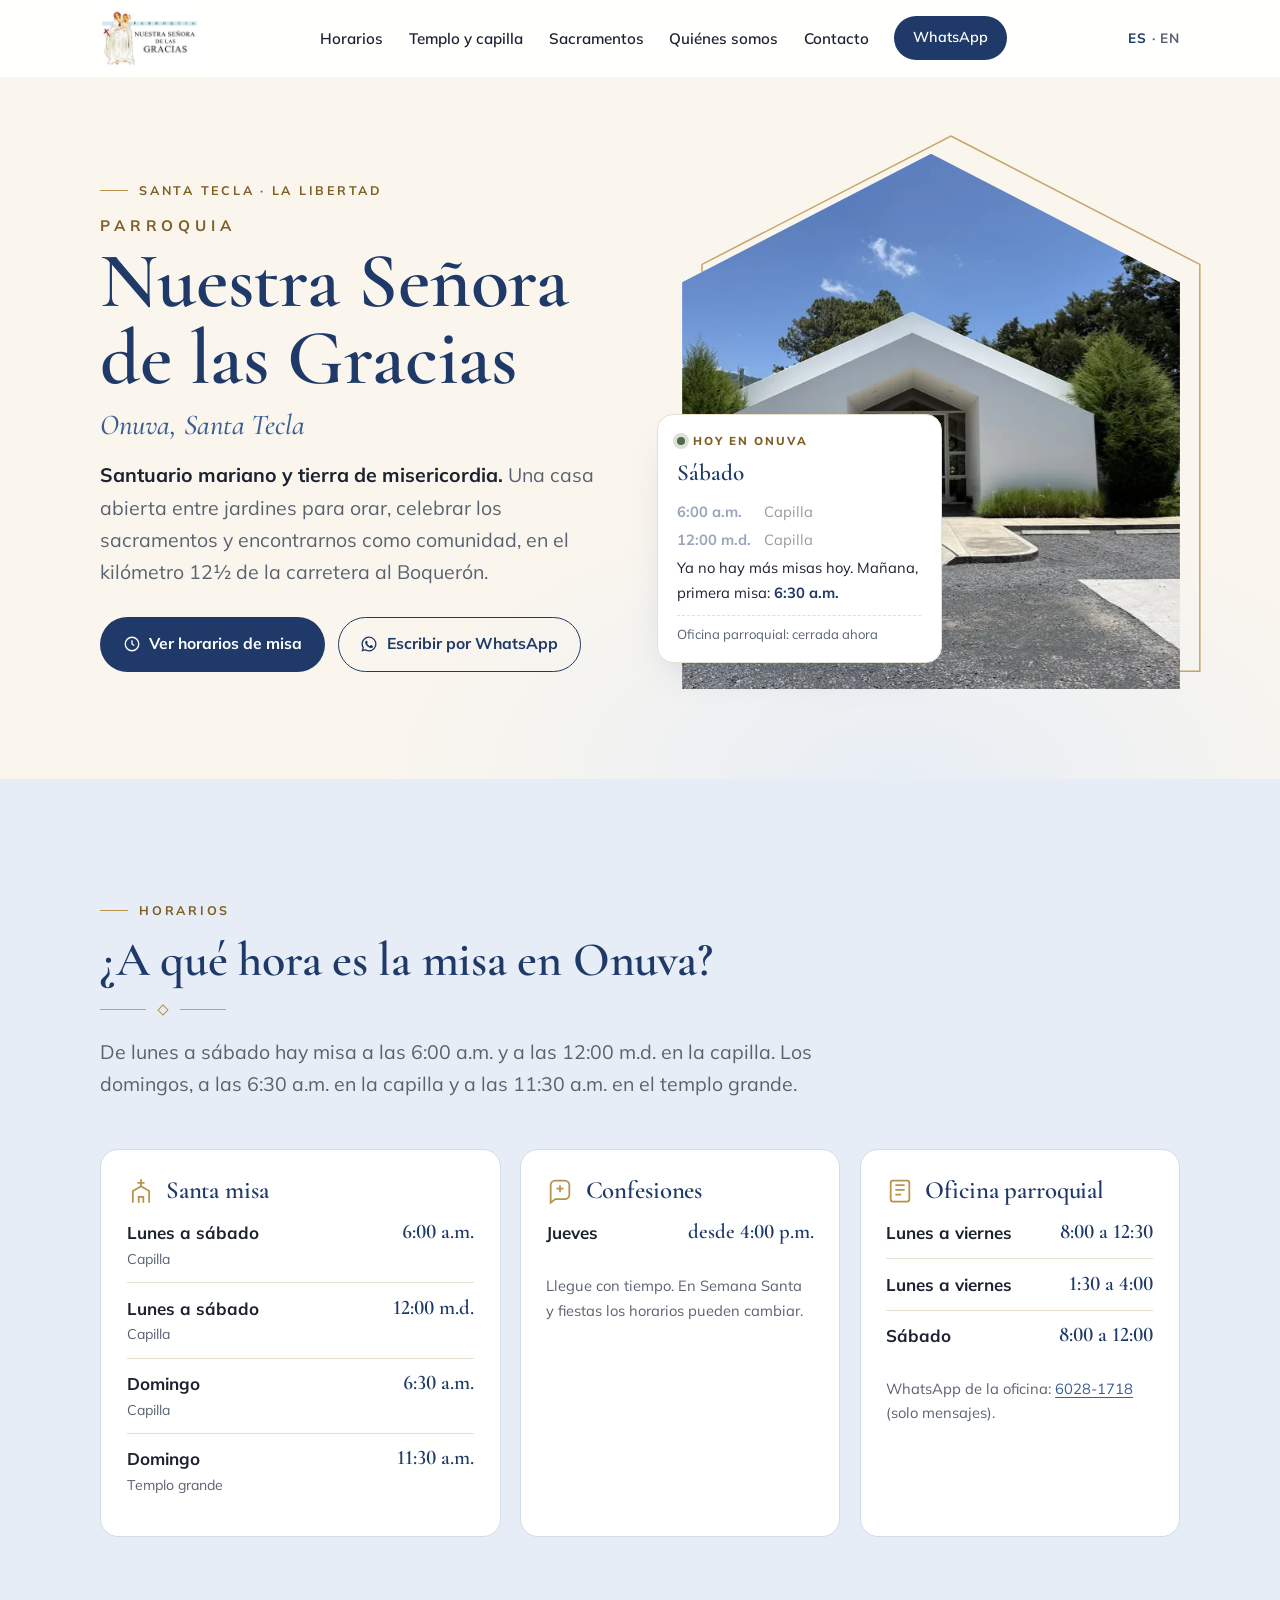
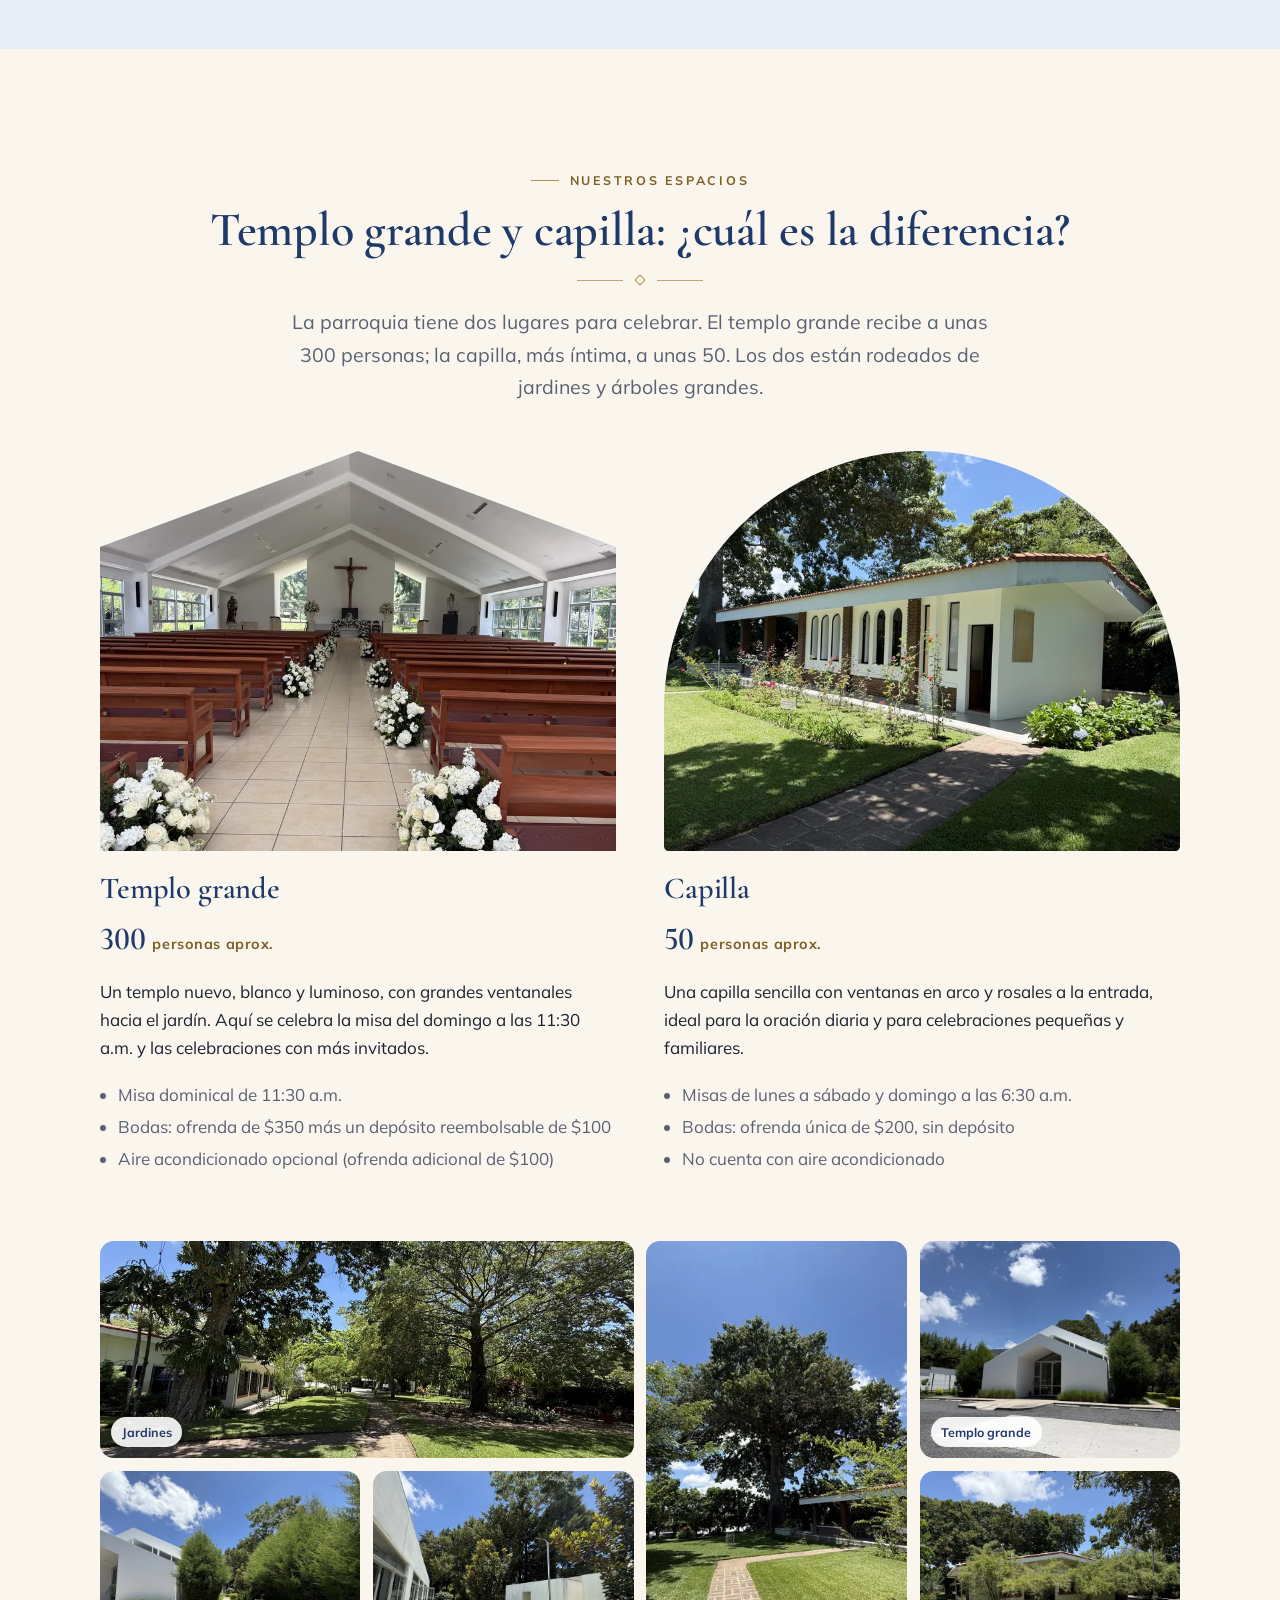
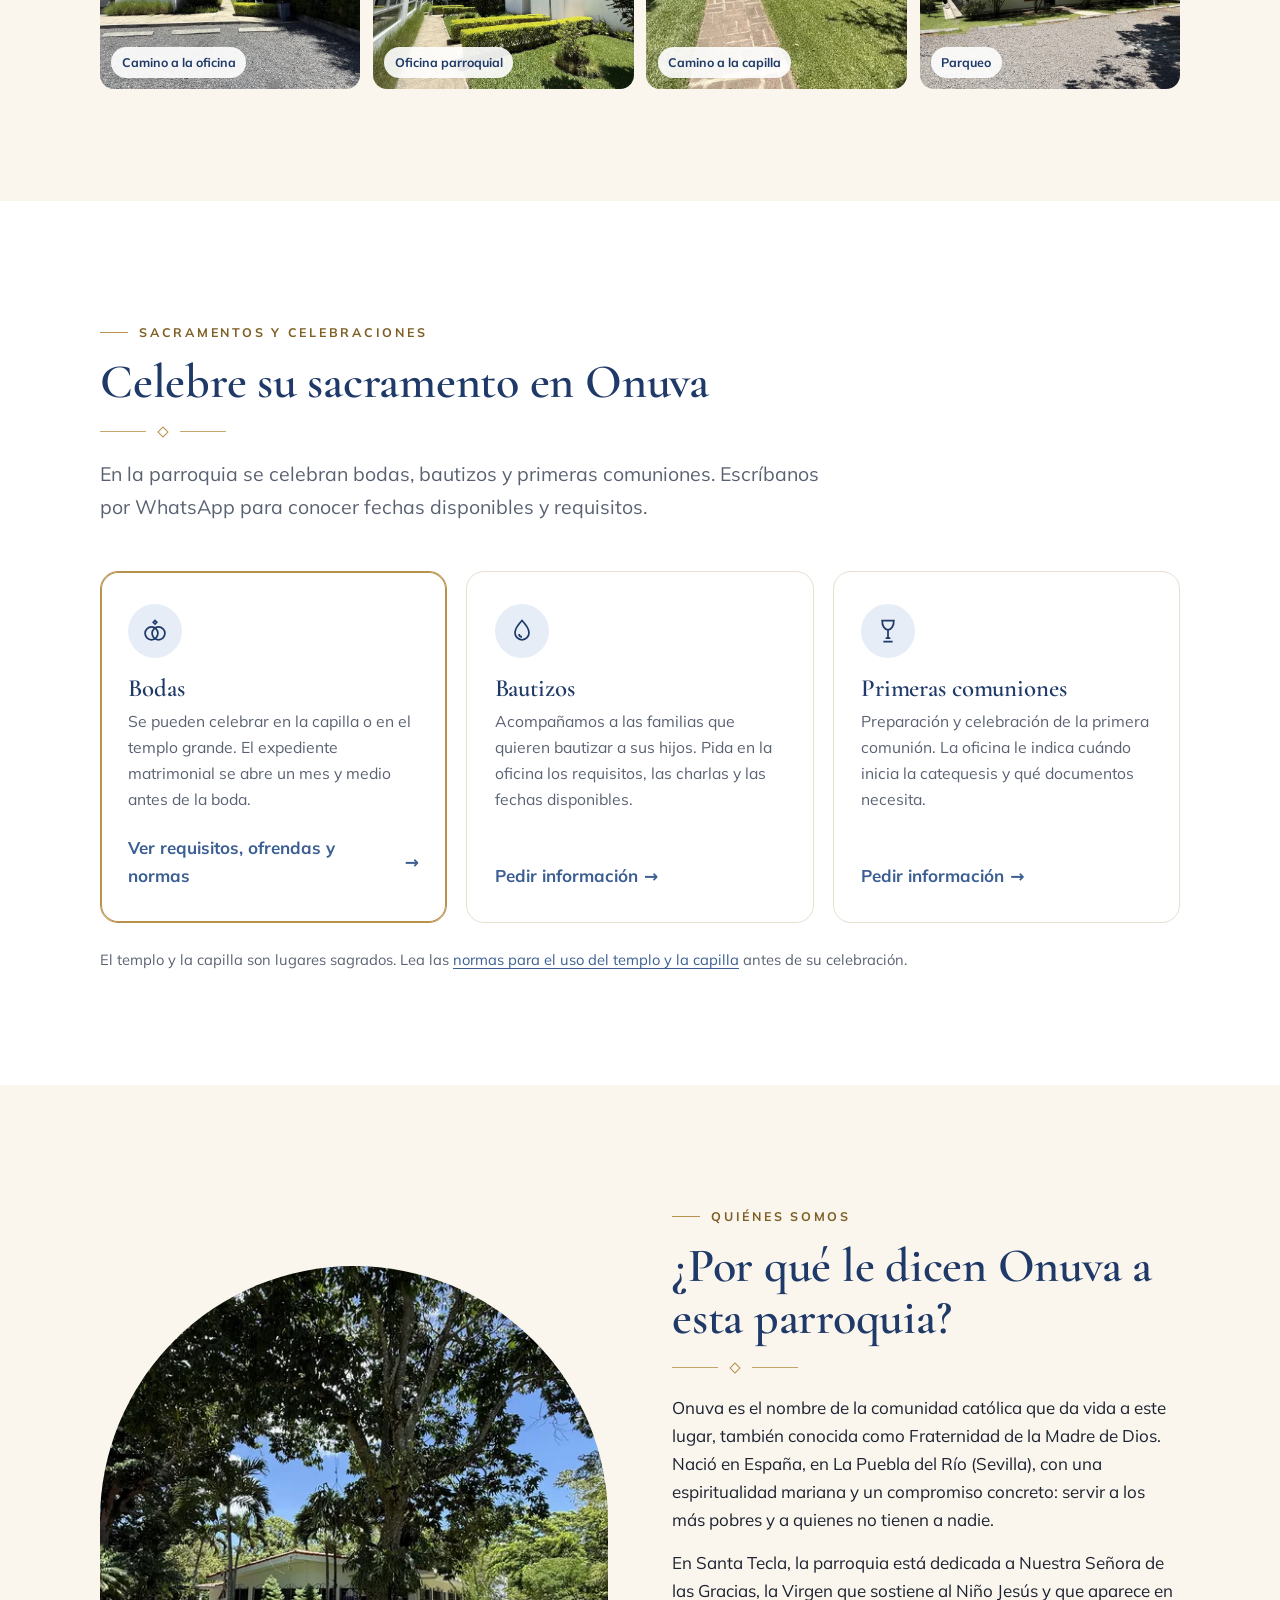
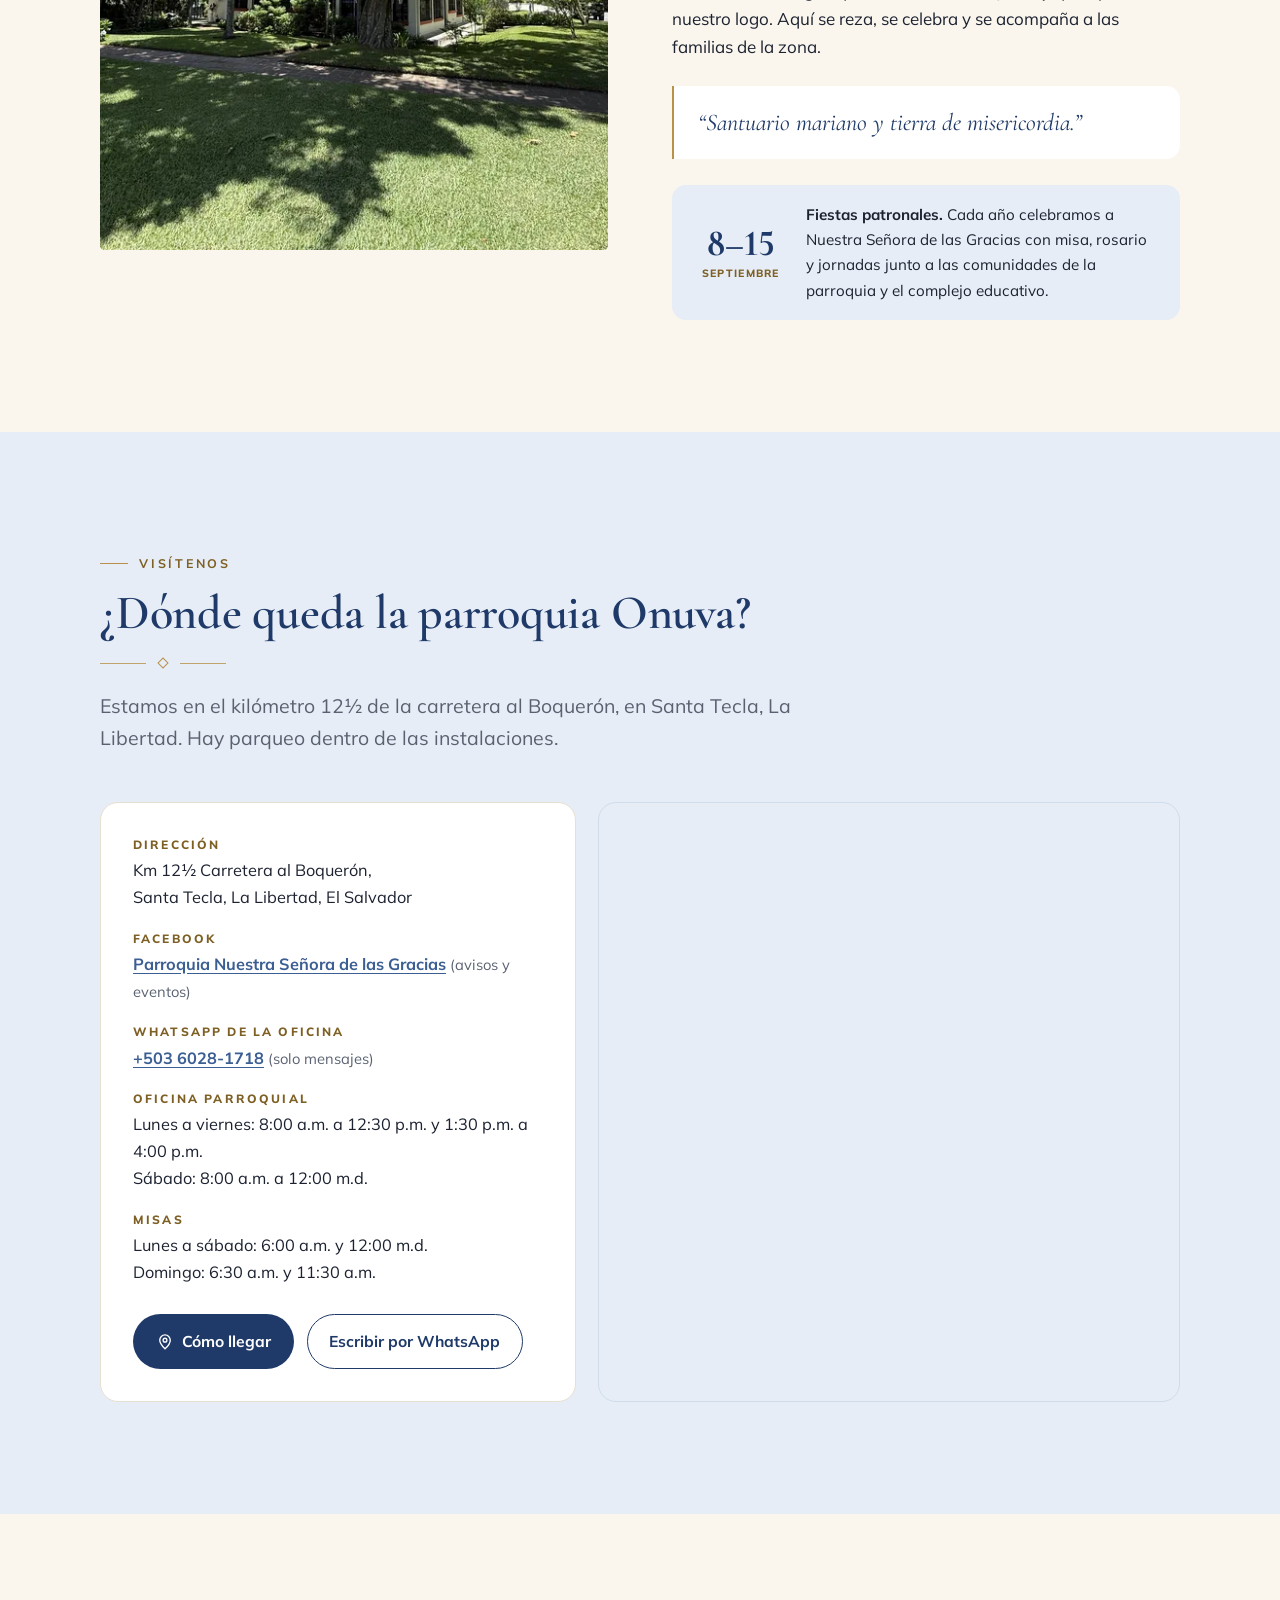
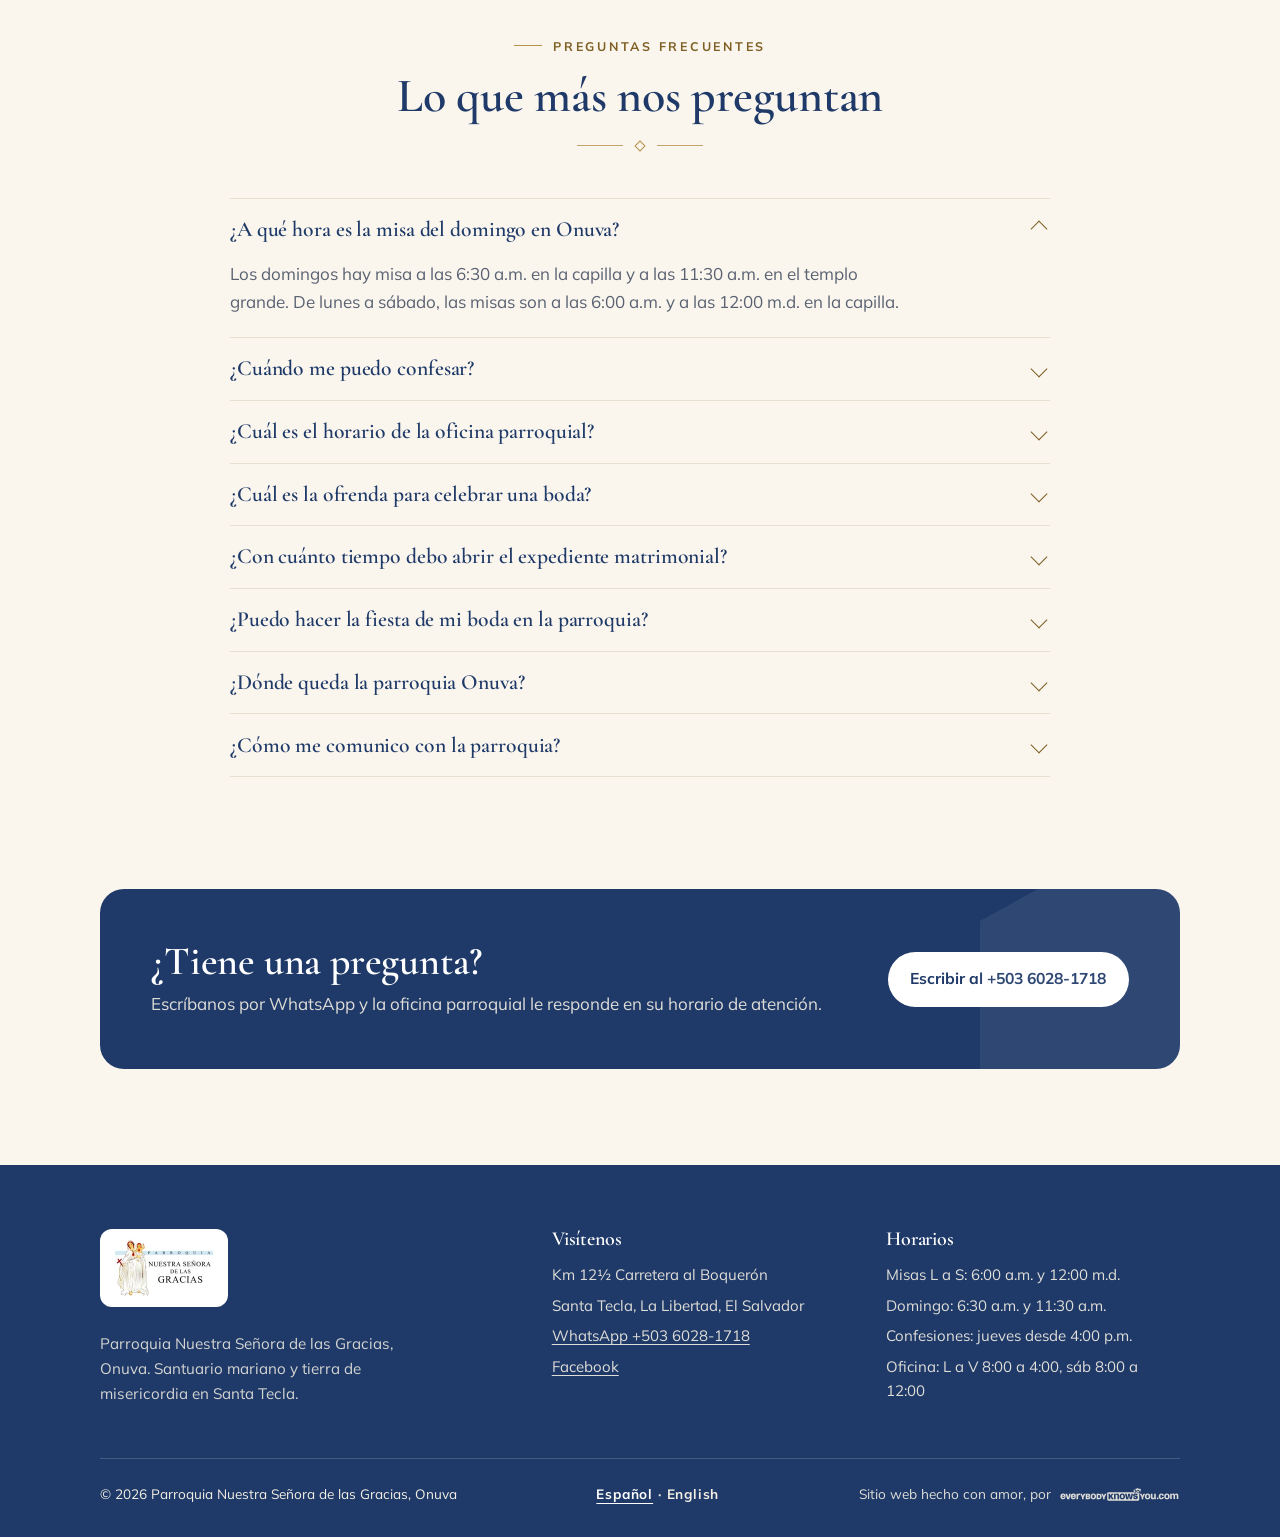
==== commit ed16e9c3: "Add confirmed Facebook page and exact Google Maps location (map pin, geo, sameAs)" ====
--- a/index.html
+++ b/index.html
@@ -34,6 +34,8 @@
 <meta name="theme-color" content="#1F3A68">
 <meta name="geo.region" content="SV-LI">
 <meta name="geo.placename" content="Santa Tecla, La Libertad, El Salvador">
+<meta name="geo.position" content="13.6909503;-89.2825874">
+<meta name="ICBM" content="13.6909503, -89.2825874">
 <meta http-equiv="content-language" content="es">
 
 <link rel="icon" href="favicon.ico" sizes="any">
@@ -72,6 +74,9 @@
         "https://parroquiaonuva.pages.dev/assets/images/gallery/capilla-parroquia-onuva-1400.webp"
       ],
       "telephone": "+50360281718",
+      "sameAs": ["https://www.facebook.com/p/Parroquia-Nuestra-Se%C3%B1ora-de-las-Gracias-100068070938426/", "https://maps.google.com/?cid=16170277188238843112"],
+      "hasMap": "https://maps.google.com/?cid=16170277188238843112",
+      "geo": {"@type": "GeoCoordinates", "latitude": 13.6909503, "longitude": -89.2825874},
       "address": {
         "@type": "PostalAddress",
         "streetAddress": "Km 12 1/2 Carretera al Boquerón",
@@ -352,6 +357,7 @@
         <div class="card on-white reveal">
           <dl>
             <div><dt>Dirección</dt><dd>Km 12½ Carretera al Boquerón,<br>Santa Tecla, La Libertad, El Salvador</dd></div>
+            <div><dt>Facebook</dt><dd><a href="https://www.facebook.com/p/Parroquia-Nuestra-Se%C3%B1ora-de-las-Gracias-100068070938426/" target="_blank" rel="noopener">Parroquia Nuestra Señora de las Gracias</a> <span class="note">(avisos y eventos)</span></dd></div>
             <div><dt>WhatsApp de la oficina</dt><dd><a href="https://wa.me/50360281718" target="_blank" rel="noopener">+503 6028-1718</a> <span class="note">(solo mensajes)</span></dd></div>
             <div><dt>Oficina parroquial</dt><dd>Lunes a viernes: 8:00 a.m. a 12:30 p.m. y 1:30 p.m. a 4:00 p.m.<br>Sábado: 8:00 a.m. a 12:00 m.d.</dd></div>
             <div><dt>Misas</dt><dd>Lunes a sábado: 6:00 a.m. y 12:00 m.d.<br>Domingo: 6:30 a.m. y 11:30 a.m.</dd></div>
@@ -364,7 +370,7 @@
           </div>
         </div>
         <div class="map reveal d1">
-          <iframe title="Mapa de la Parroquia Nuestra Señora de las Gracias, Onuva, en Santa Tecla" src="https://maps.google.com/maps?q=Parroquia%20Nuestra%20Se%C3%B1ora%20de%20las%20Gracias%20Onuva%2C%20Santa%20Tecla%2C%20El%20Salvador&amp;z=15&amp;output=embed" loading="lazy" referrerpolicy="no-referrer-when-downgrade"></iframe>
+          <iframe title="Mapa de la Parroquia Nuestra Señora de las Gracias, Onuva, en Santa Tecla" src="https://maps.google.com/maps?q=13.6909503,-89.2825874&amp;z=17&amp;output=embed" loading="lazy" referrerpolicy="no-referrer-when-downgrade"></iframe>
         </div>
       </div>
     </div>
@@ -416,6 +422,7 @@
           <li>Km 12½ Carretera al Boquerón</li>
           <li>Santa Tecla, La Libertad, El Salvador</li>
           <li><a href="https://wa.me/50360281718" target="_blank" rel="noopener">WhatsApp +503 6028-1718</a></li>
+          <li><a href="https://www.facebook.com/p/Parroquia-Nuestra-Se%C3%B1ora-de-las-Gracias-100068070938426/" target="_blank" rel="noopener">Facebook</a></li>
         </ul>
       </div>
       <div>
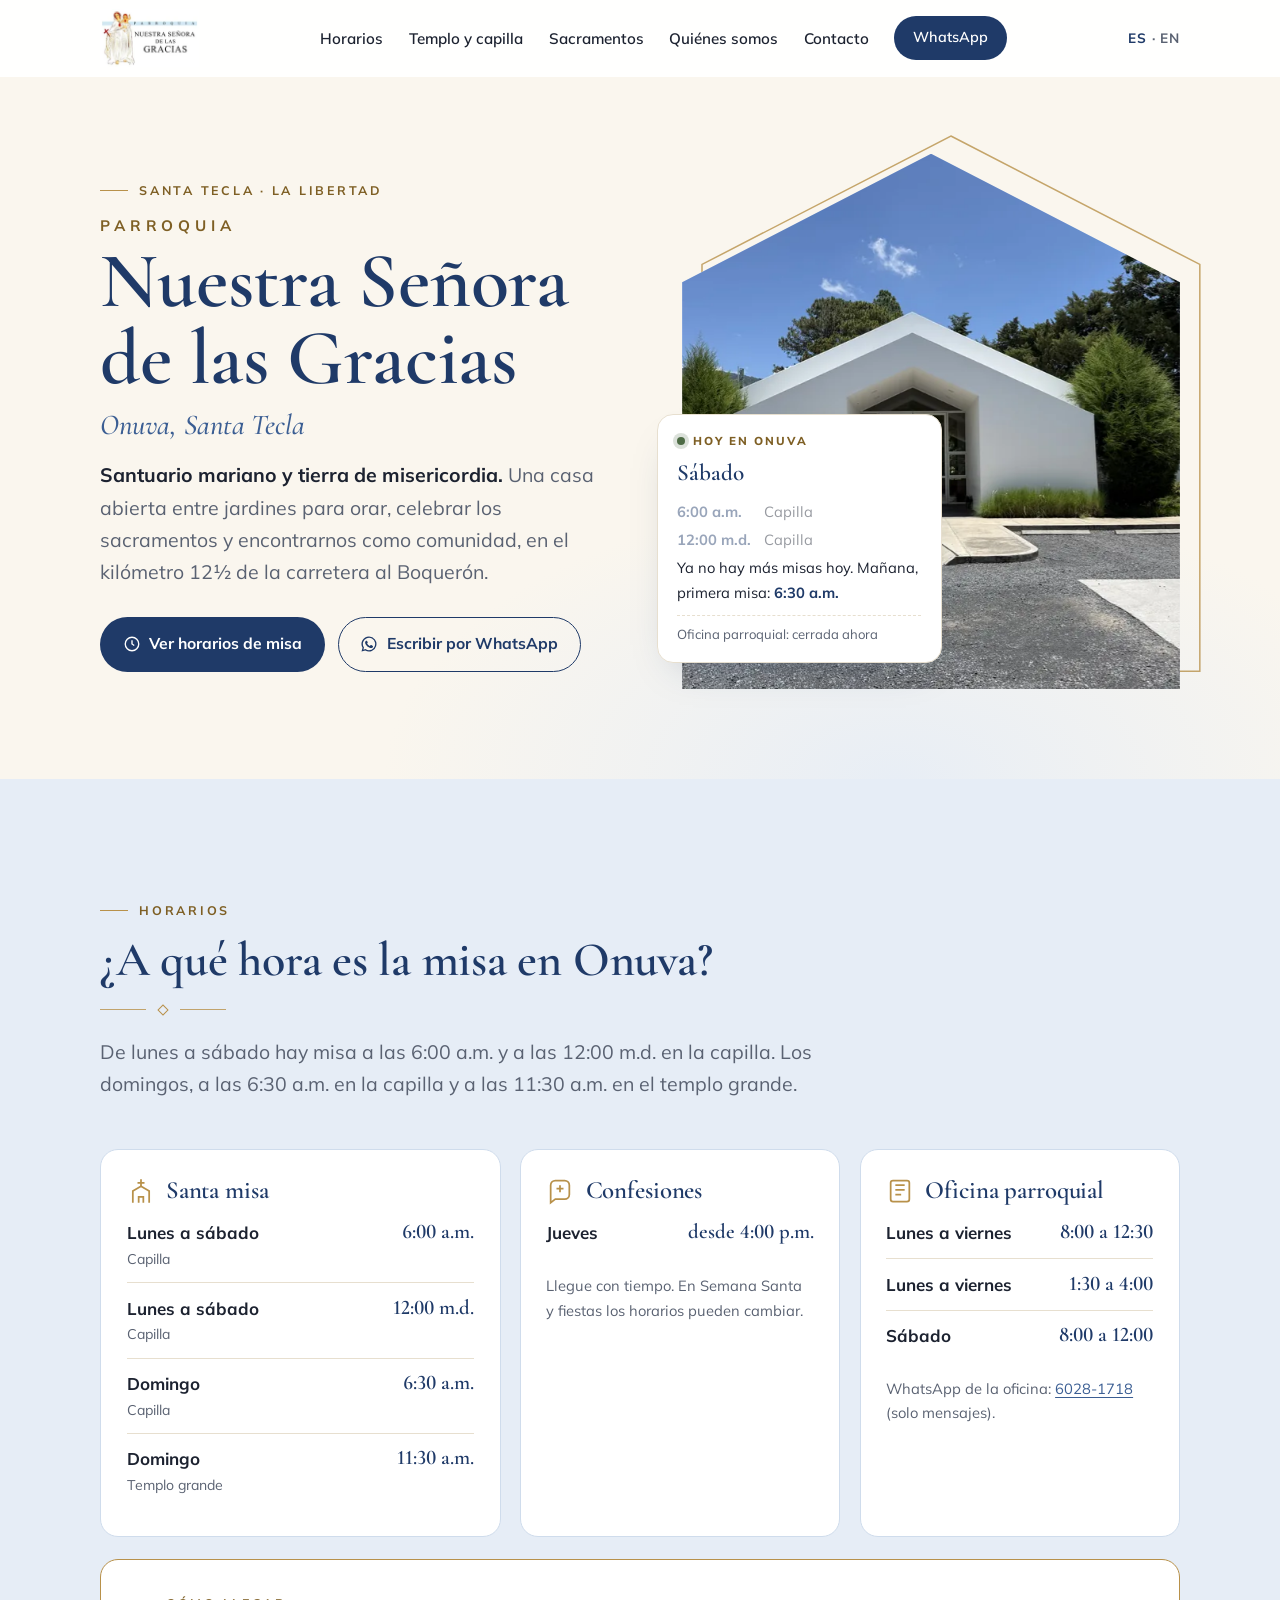
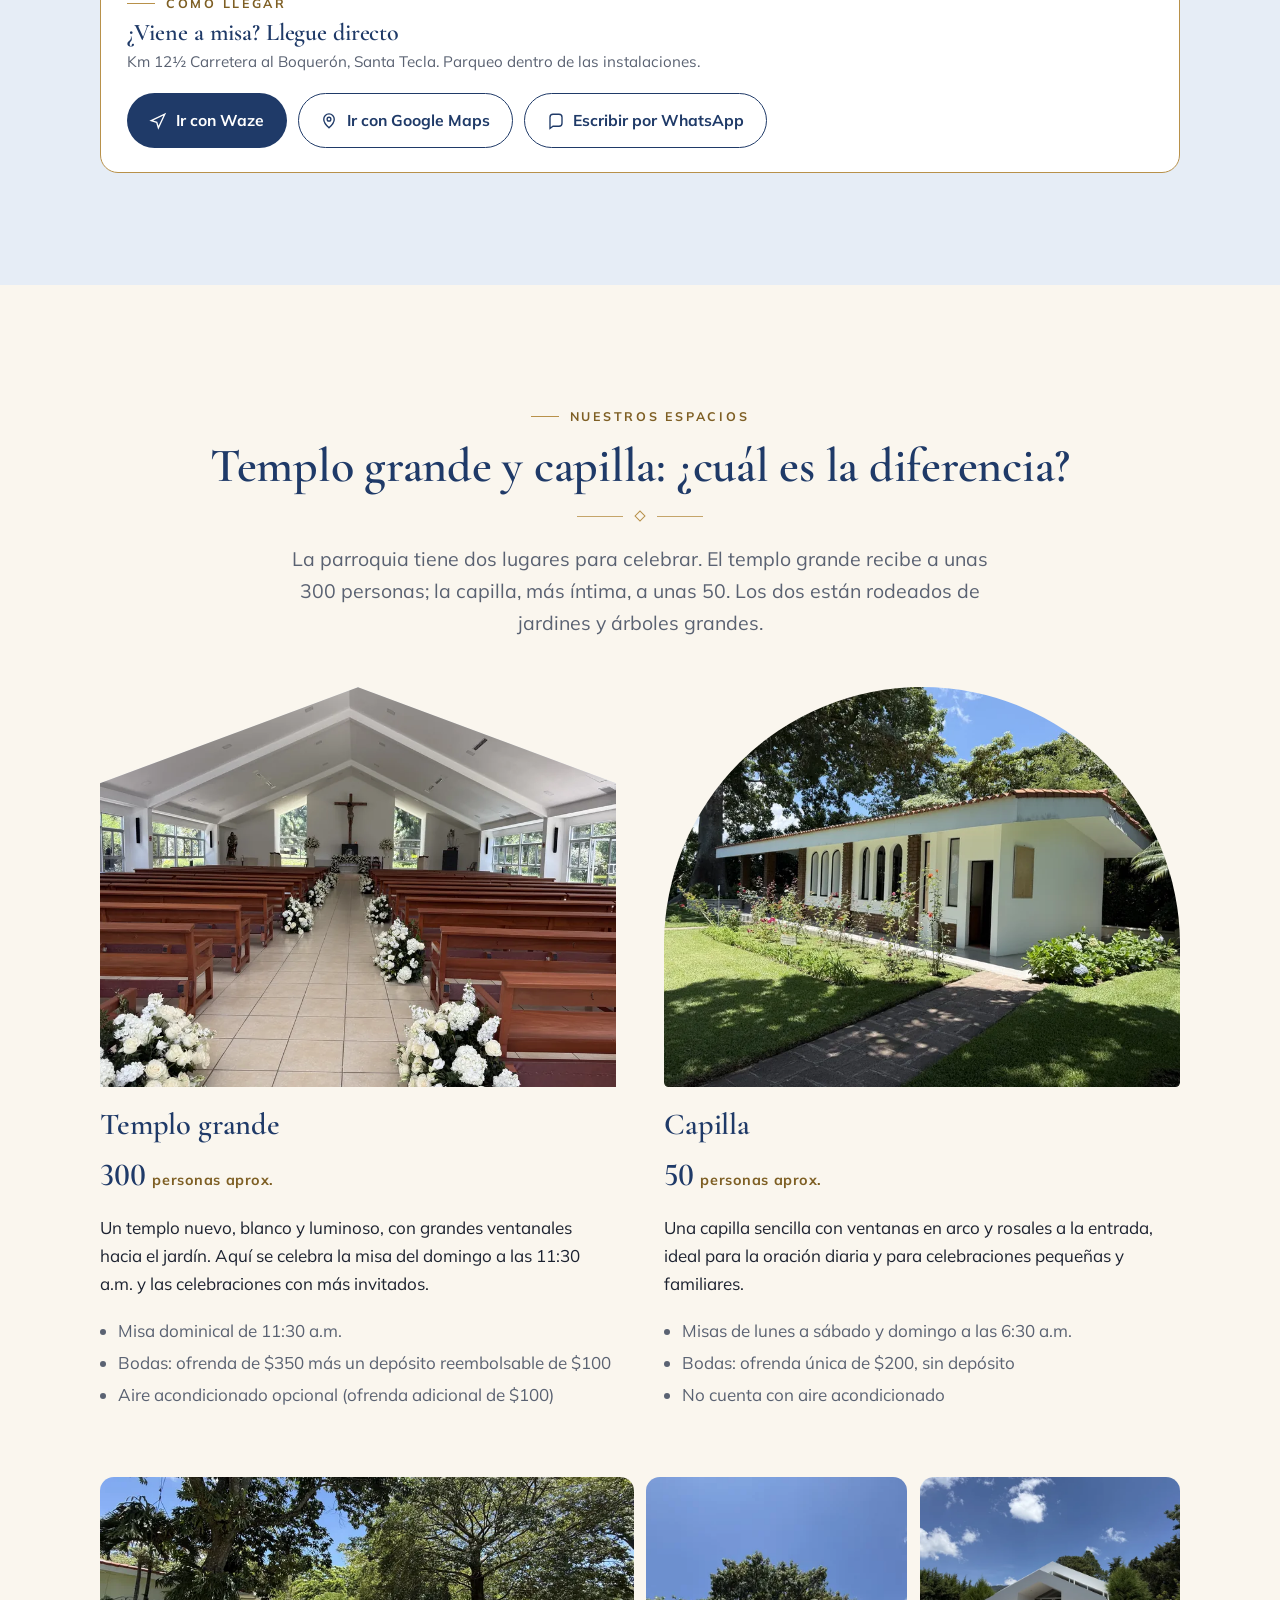
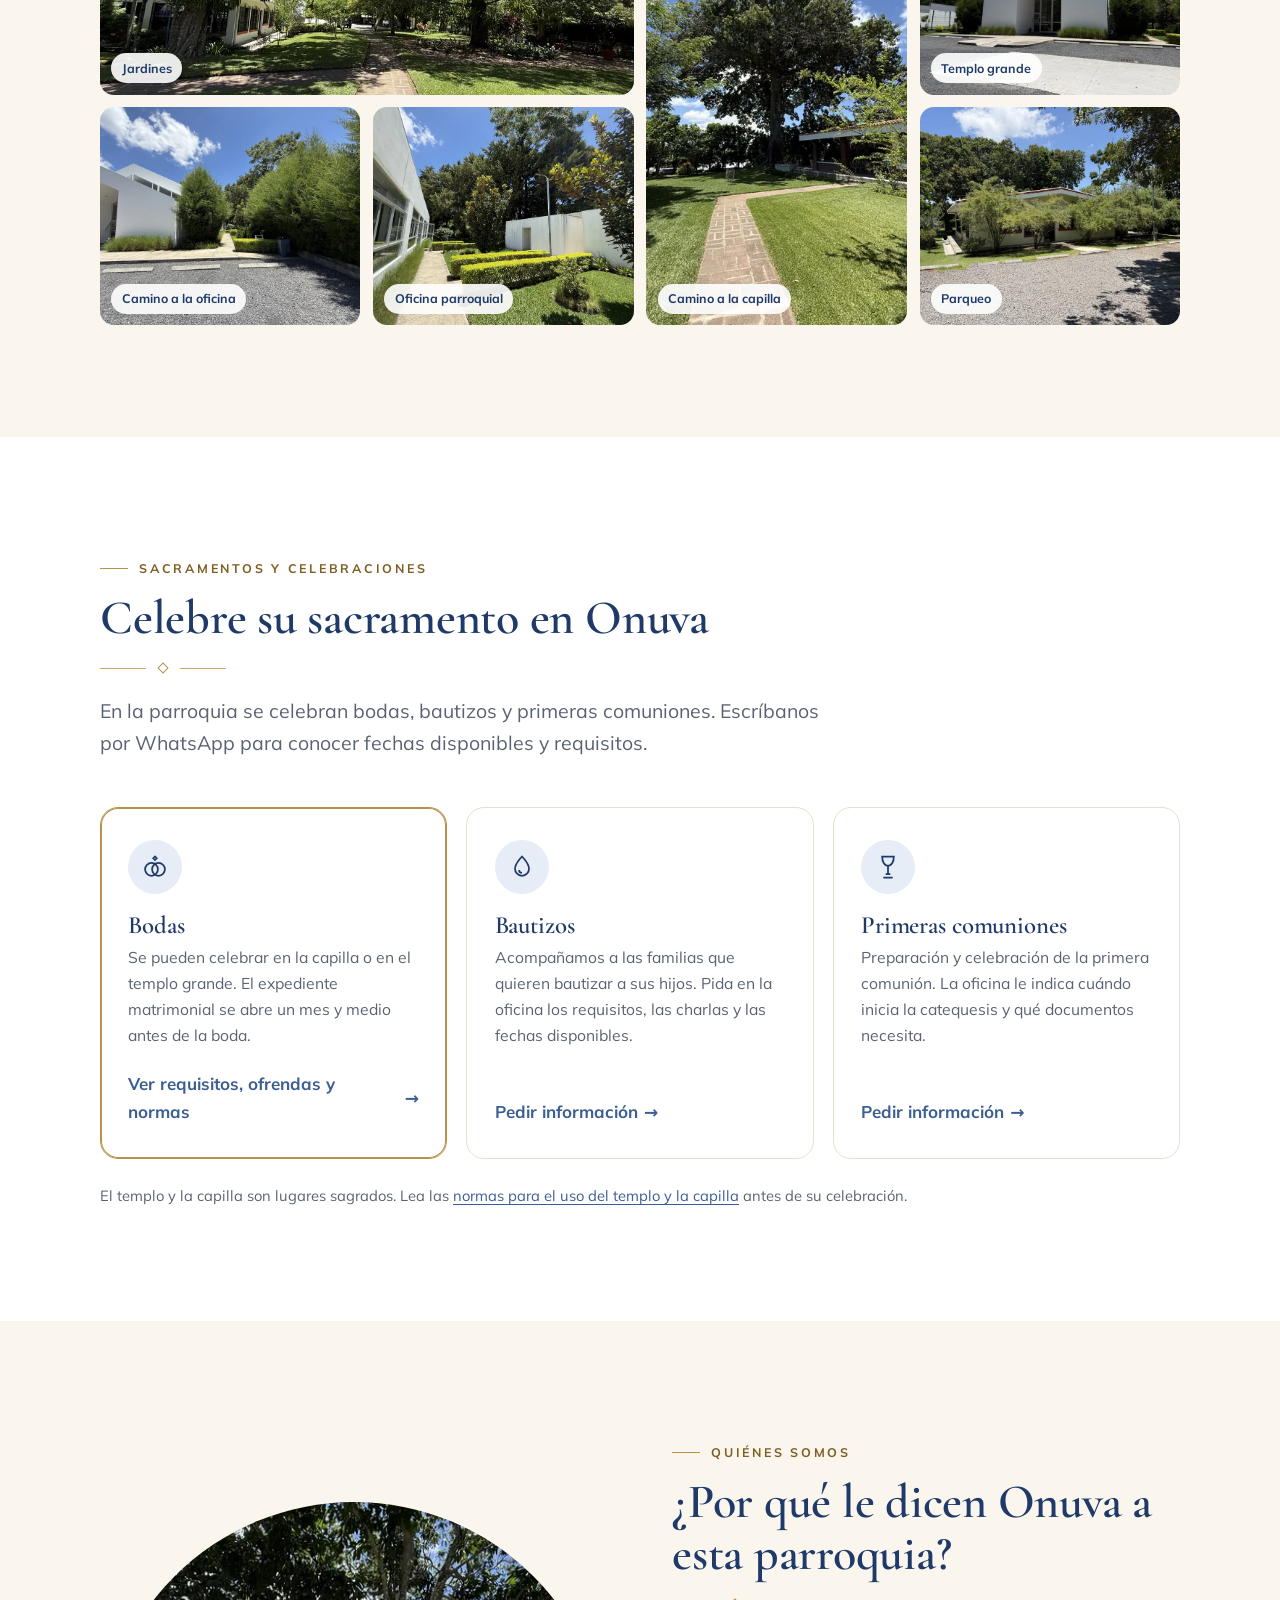
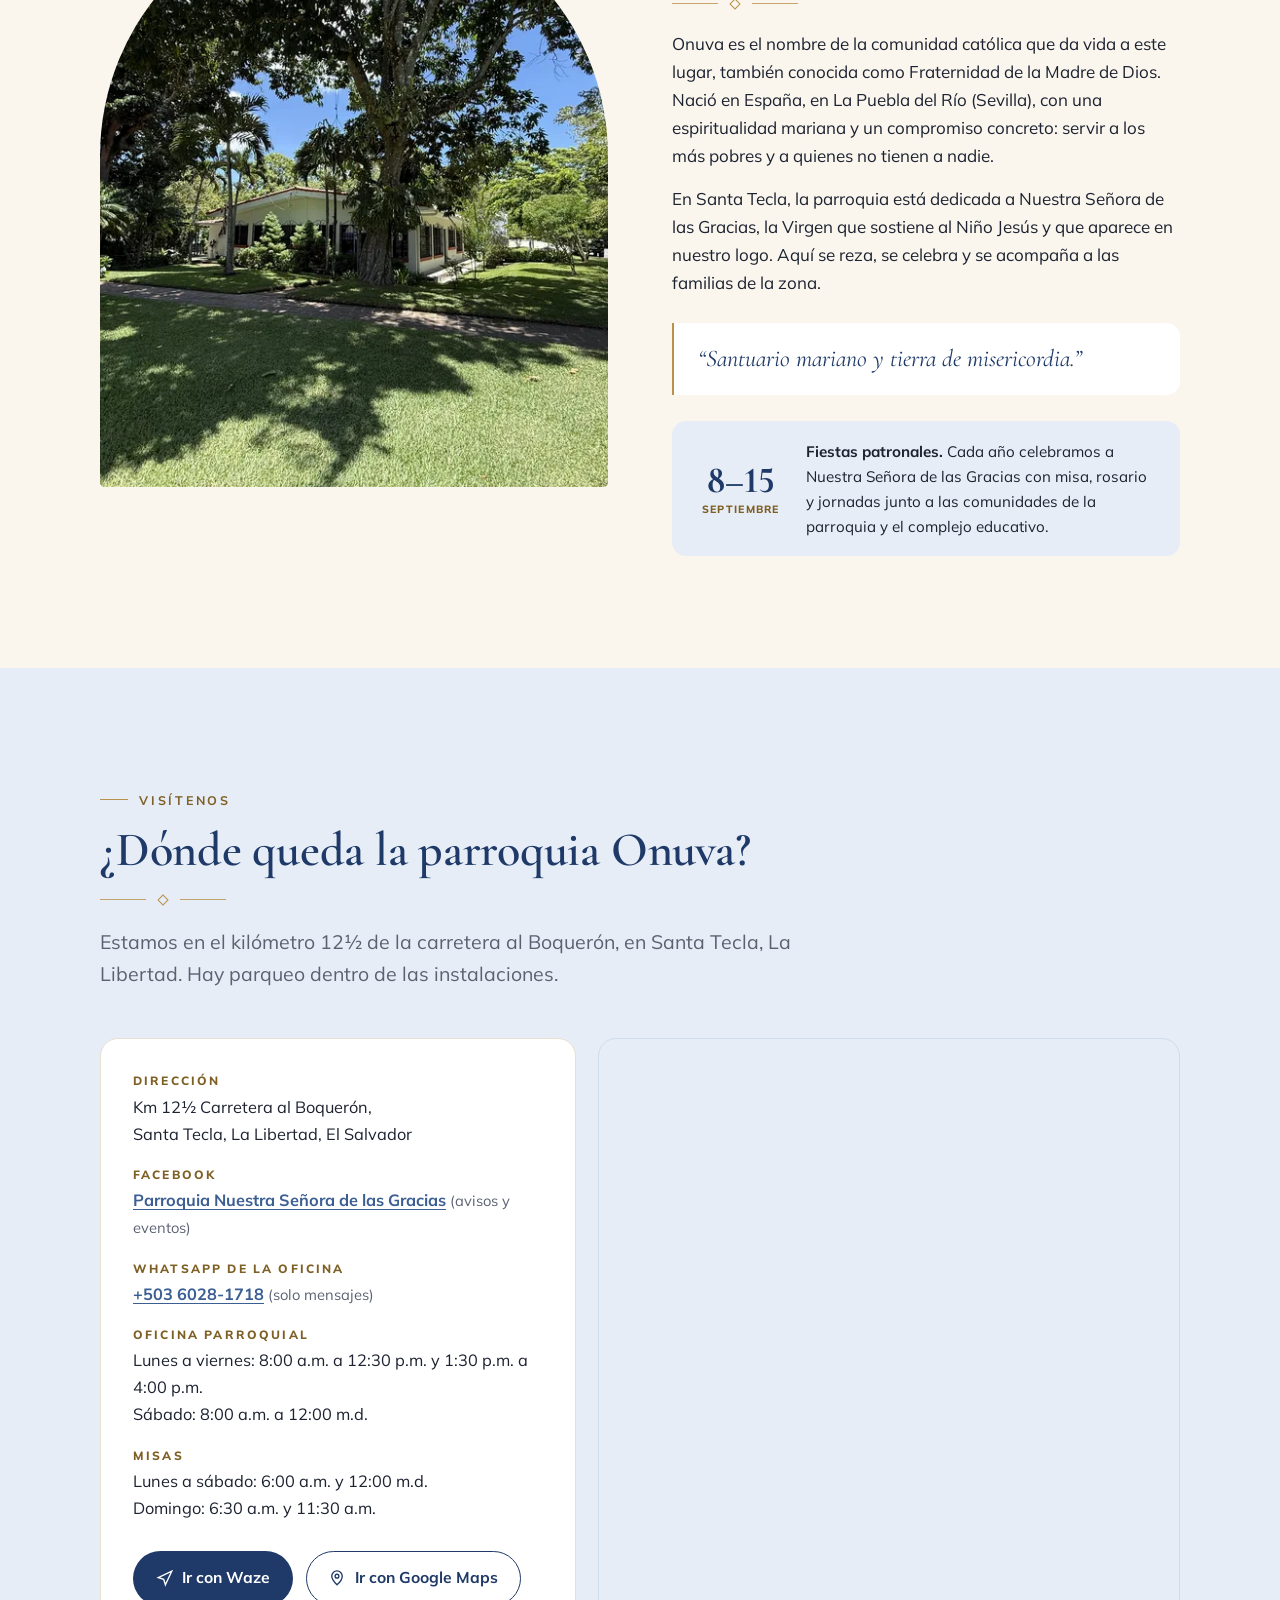
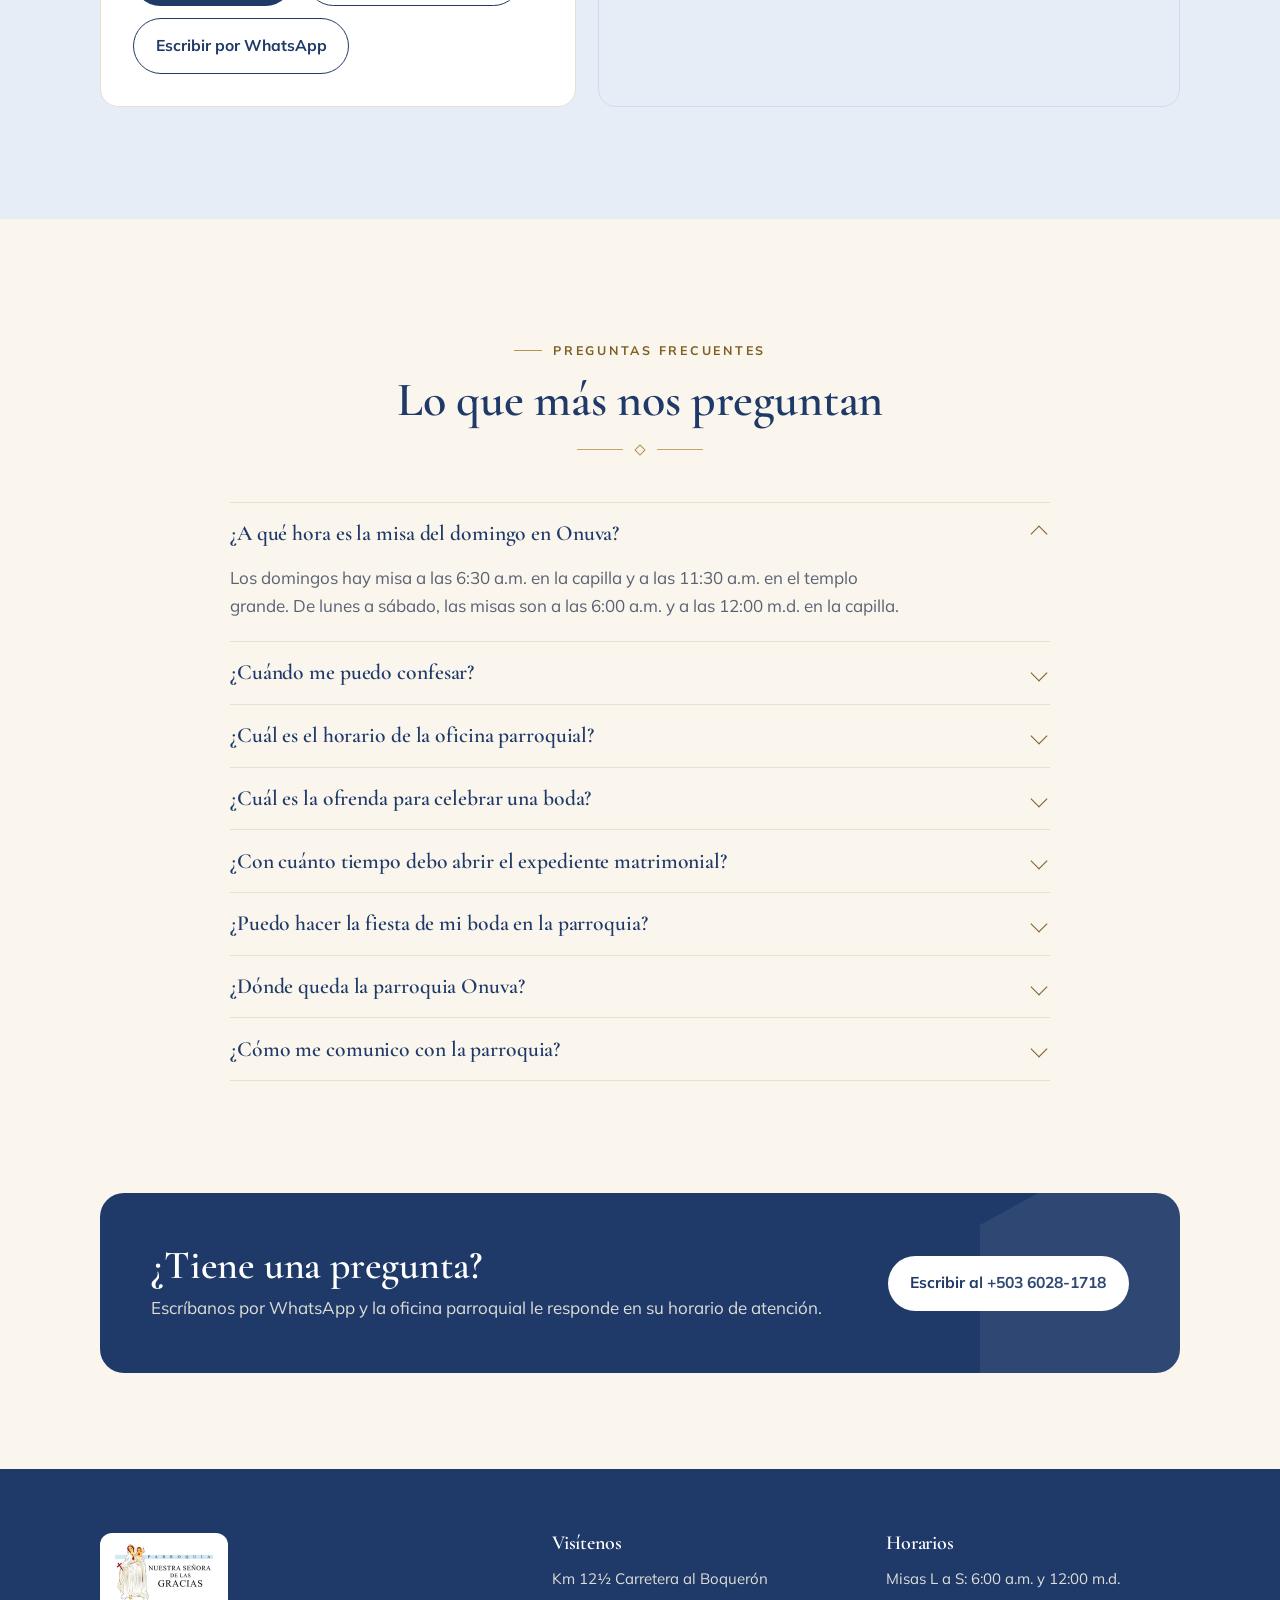
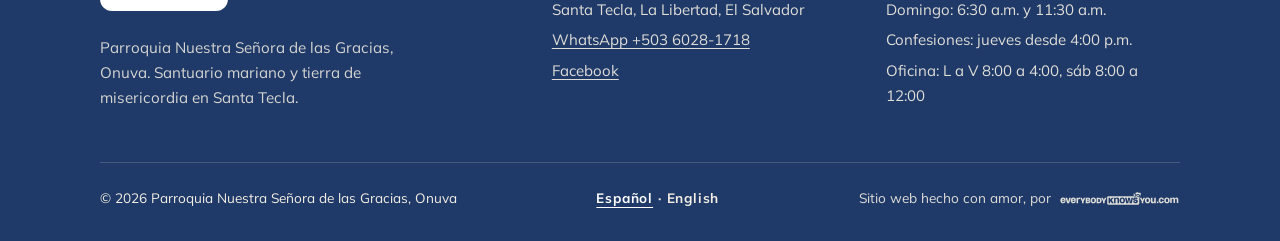
==== commit 89fd77ab: "Add Waze, Google Maps and WhatsApp buttons under the Mass times and in the contact card" ====
--- a/index.html
+++ b/index.html
@@ -244,6 +244,18 @@
           <p class="note">WhatsApp de la oficina: <a href="https://wa.me/50360281718" target="_blank" rel="noopener">6028-1718</a> (solo mensajes).</p>
         </article>
       </div>
+      <div class="go-bar reveal" role="group" aria-label="Cómo llegar a la parroquia">
+        <div class="go-text">
+          <span class="eyebrow">Cómo llegar</span>
+          <h3>¿Viene a misa? Llegue directo</h3>
+          <p>Km 12½ Carretera al Boquerón, Santa Tecla. Parqueo dentro de las instalaciones.</p>
+        </div>
+        <div class="go-btns">
+          <a class="btn btn-primary" href="https://waze.com/ul?ll=13.6909503%2C-89.2825874&amp;navigate=yes&amp;zoom=17" target="_blank" rel="noopener"><svg viewBox="0 0 24 24" fill="none" stroke="currentColor" stroke-width="1.8" aria-hidden="true"><path d="M3 11.5 21 3l-8.5 18-2.2-7.3z"/></svg>Ir con Waze</a>
+          <a class="btn btn-ghost" href="https://www.google.com/maps/dir/?api=1&amp;destination=13.6909503%2C-89.2825874&amp;destination_place_id=ChIJNTNGV6gvY48R6ByUzG1daOA" target="_blank" rel="noopener"><svg viewBox="0 0 24 24" fill="none" stroke="currentColor" stroke-width="1.8" aria-hidden="true"><path d="M12 21s-7-6.2-7-11.5a7 7 0 0 1 14 0C19 14.8 12 21 12 21z"/><circle cx="12" cy="9.5" r="2.5"/></svg>Ir con Google Maps</a>
+          <a class="btn btn-ghost" href="https://wa.me/50360281718?text=Hola%2C%20quisiera%20informaci%C3%B3n%20de%20la%20parroquia." target="_blank" rel="noopener"><svg viewBox="0 0 24 24" fill="none" stroke="currentColor" stroke-width="1.8" aria-hidden="true"><path d="M20 15a4 4 0 0 1-4 4H8l-4 3V7a4 4 0 0 1 4-4h8a4 4 0 0 1 4 4z"/></svg>Escribir por WhatsApp</a>
+        </div>
+      </div>
     </div>
   </section>
 
@@ -363,9 +375,12 @@
             <div><dt>Misas</dt><dd>Lunes a sábado: 6:00 a.m. y 12:00 m.d.<br>Domingo: 6:30 a.m. y 11:30 a.m.</dd></div>
           </dl>
           <div class="btn-row">
-            <a class="btn btn-primary" href="https://www.google.com/maps/search/?api=1&amp;query=Parroquia%20Nuestra%20Se%C3%B1ora%20de%20las%20Gracias%20Onuva%20Santa%20Tecla&amp;query_place_id=ChIJNTNGV6gvY48R6ByUzG1daOA" target="_blank" rel="noopener">
+            <a class="btn btn-primary" href="https://waze.com/ul?ll=13.6909503%2C-89.2825874&amp;navigate=yes&amp;zoom=17" target="_blank" rel="noopener">
+              <svg viewBox="0 0 24 24" fill="none" stroke="currentColor" stroke-width="1.8" aria-hidden="true"><path d="M3 11.5 21 3l-8.5 18-2.2-7.3z"/></svg>
+              Ir con Waze</a>
+            <a class="btn btn-ghost" href="https://www.google.com/maps/dir/?api=1&amp;destination=13.6909503%2C-89.2825874&amp;destination_place_id=ChIJNTNGV6gvY48R6ByUzG1daOA" target="_blank" rel="noopener">
               <svg viewBox="0 0 24 24" fill="none" stroke="currentColor" stroke-width="1.8" aria-hidden="true"><path d="M12 21s-7-6.2-7-11.5a7 7 0 0 1 14 0C19 14.8 12 21 12 21z"/><circle cx="12" cy="9.5" r="2.5"/></svg>
-              Cómo llegar</a>
+              Ir con Google Maps</a>
             <a class="btn btn-ghost" href="https://wa.me/50360281718?text=Hola%2C%20quisiera%20informaci%C3%B3n%20de%20la%20parroquia." target="_blank" rel="noopener">Escribir por WhatsApp</a>
           </div>
         </div>
--- a/assets/css/styles.css
+++ b/assets/css/styles.css
@@ -186,6 +186,13 @@
 .band h2{color:var(--surface);font-size:clamp(1.8rem,3.4vw,2.5rem)}
 .band p{opacity:.9;margin-top:.4rem}
 
+/* Getting-here bar (under Mass times) */
+.go-bar{margin-top:1.4rem;background:var(--surface);border:1px solid var(--gold);border-radius:var(--radius);padding:1.5rem 1.6rem;display:flex;align-items:center;justify-content:space-between;gap:1.2rem 2rem;flex-wrap:wrap}
+.go-text h3{font-size:1.5rem;margin:.35rem 0 .2rem}
+.go-text p{color:var(--muted);font-size:.95rem}
+.go-btns{display:flex;flex-wrap:wrap;gap:.7rem}
+@media (max-width:560px){.go-bar{padding:1.3rem 1.1rem}.go-btns{width:100%}.go-btns .btn{width:100%;justify-content:center}}
+
 /* ---------- Footer ---------- */
 .site-footer{background:var(--footer-bg);color:var(--footer-fg);padding:4rem 0 2rem;margin-top:clamp(4rem,8vw,6rem)}
 .site-footer a{color:var(--footer-fg)}
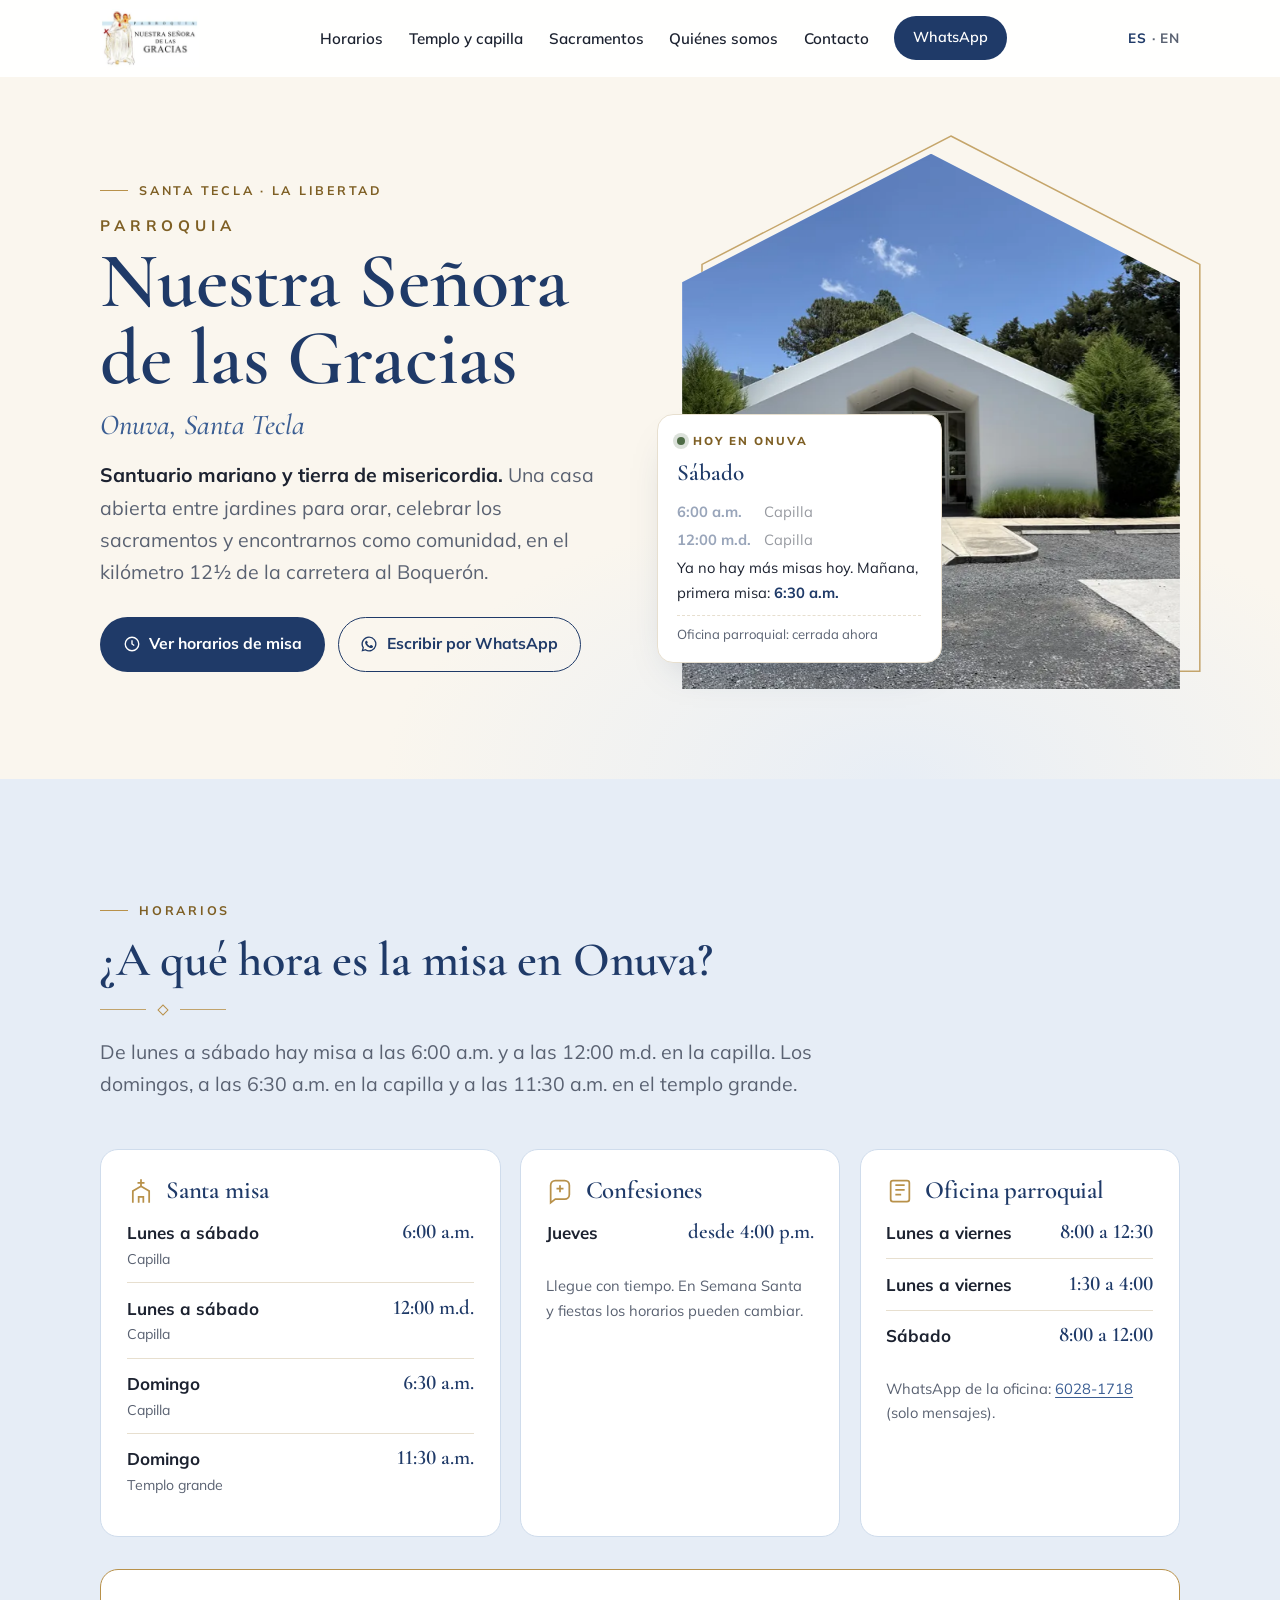
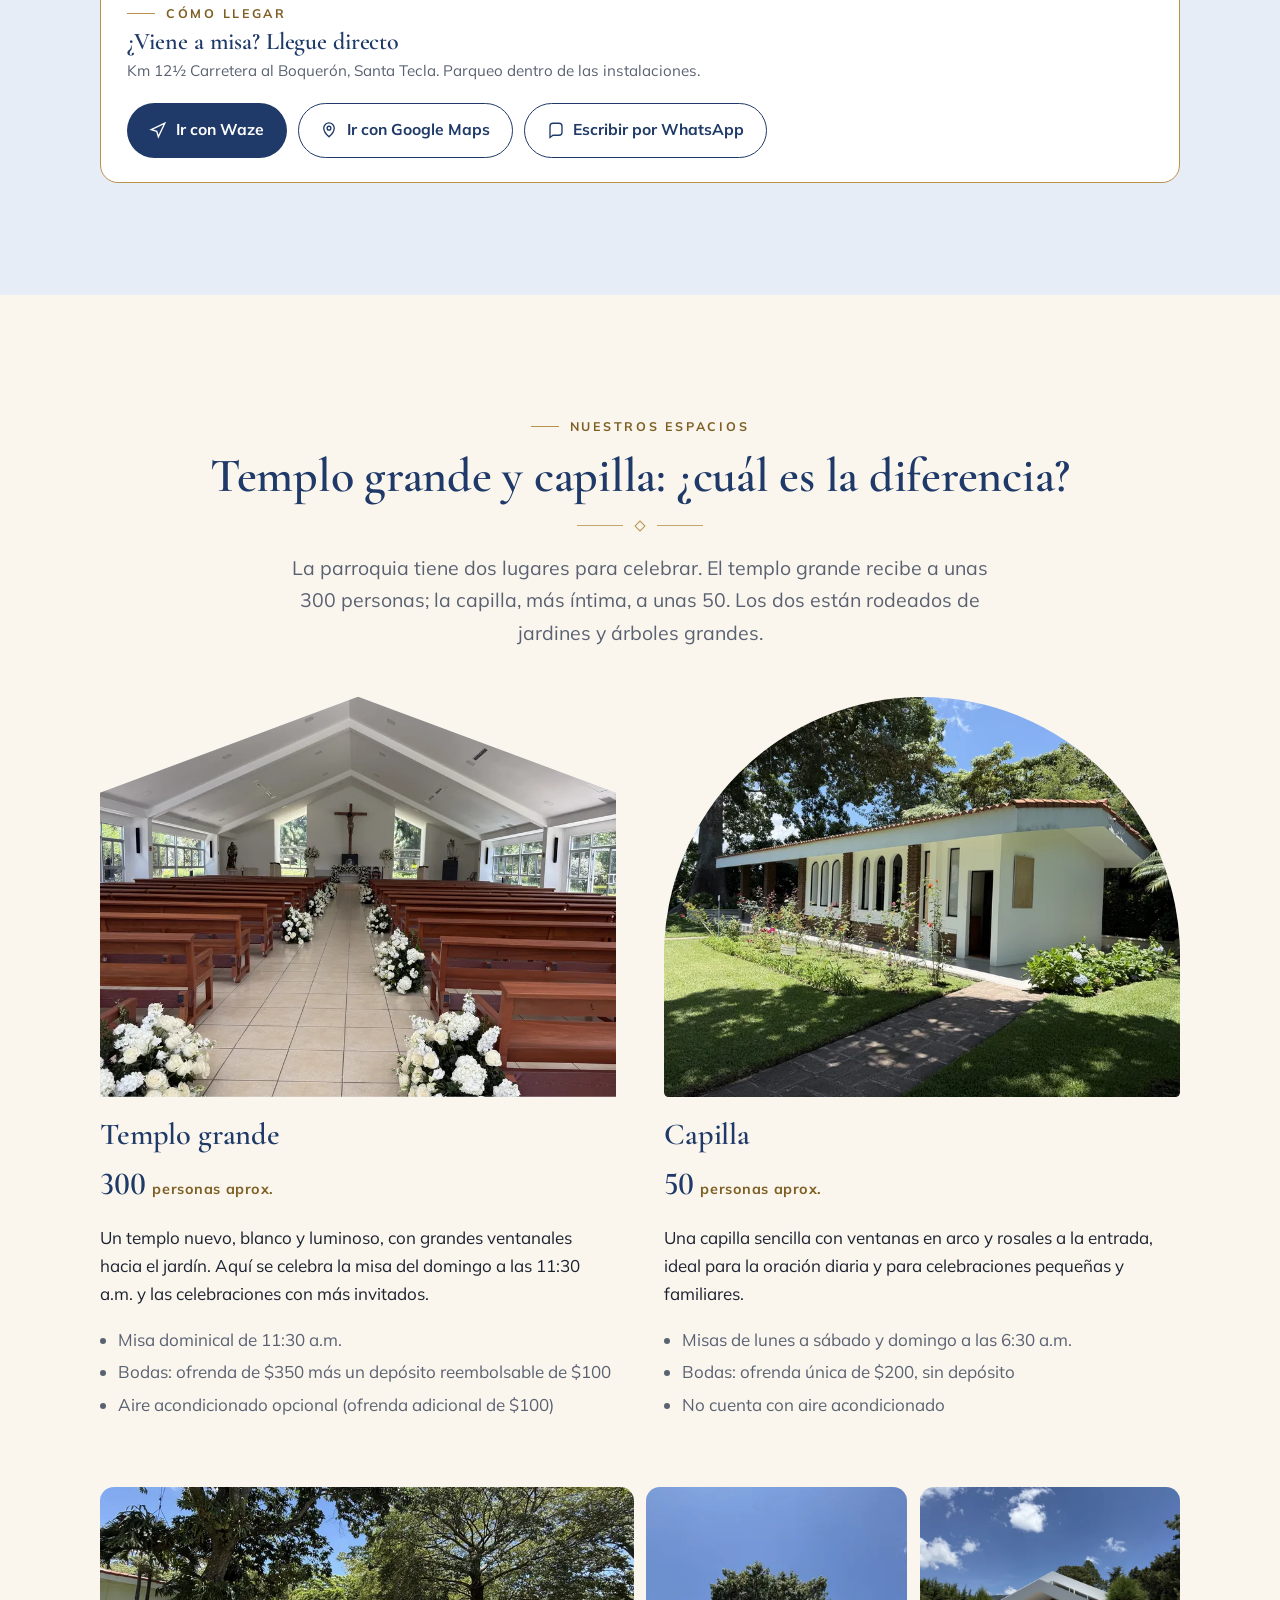
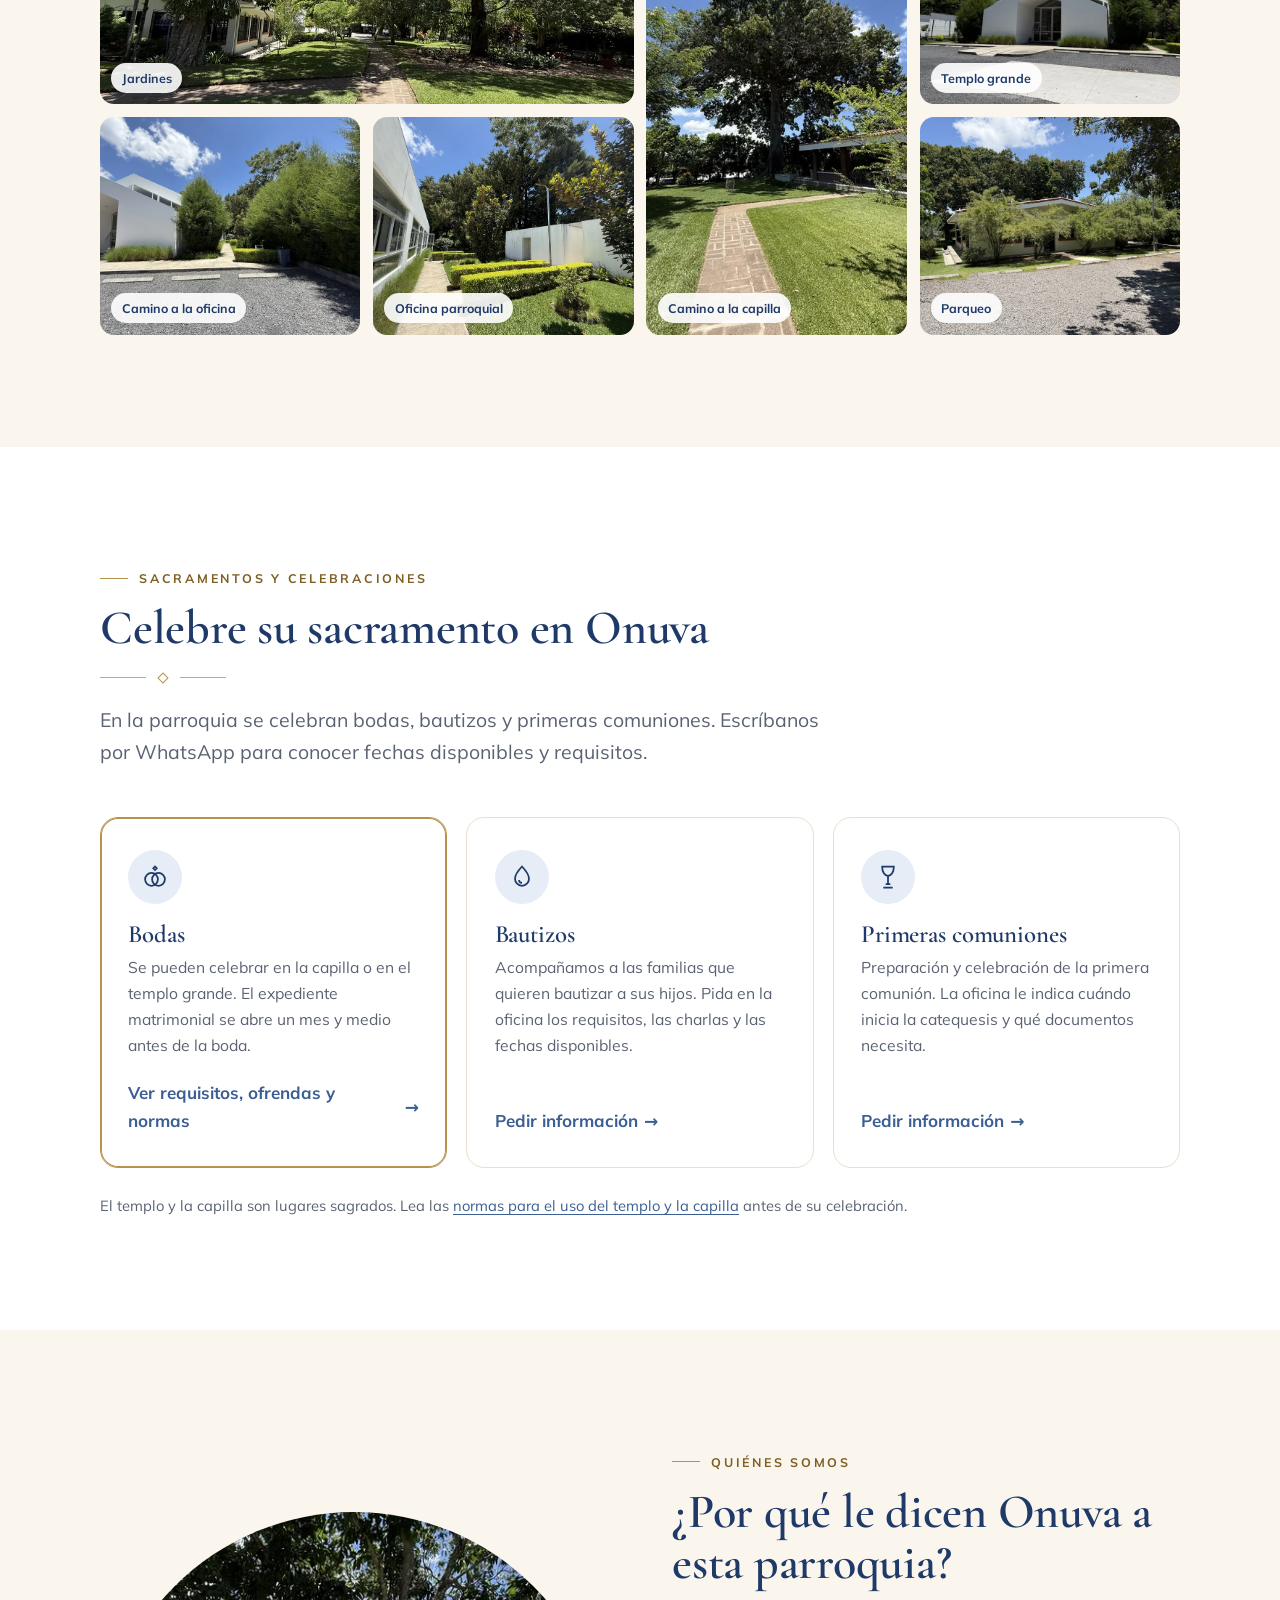
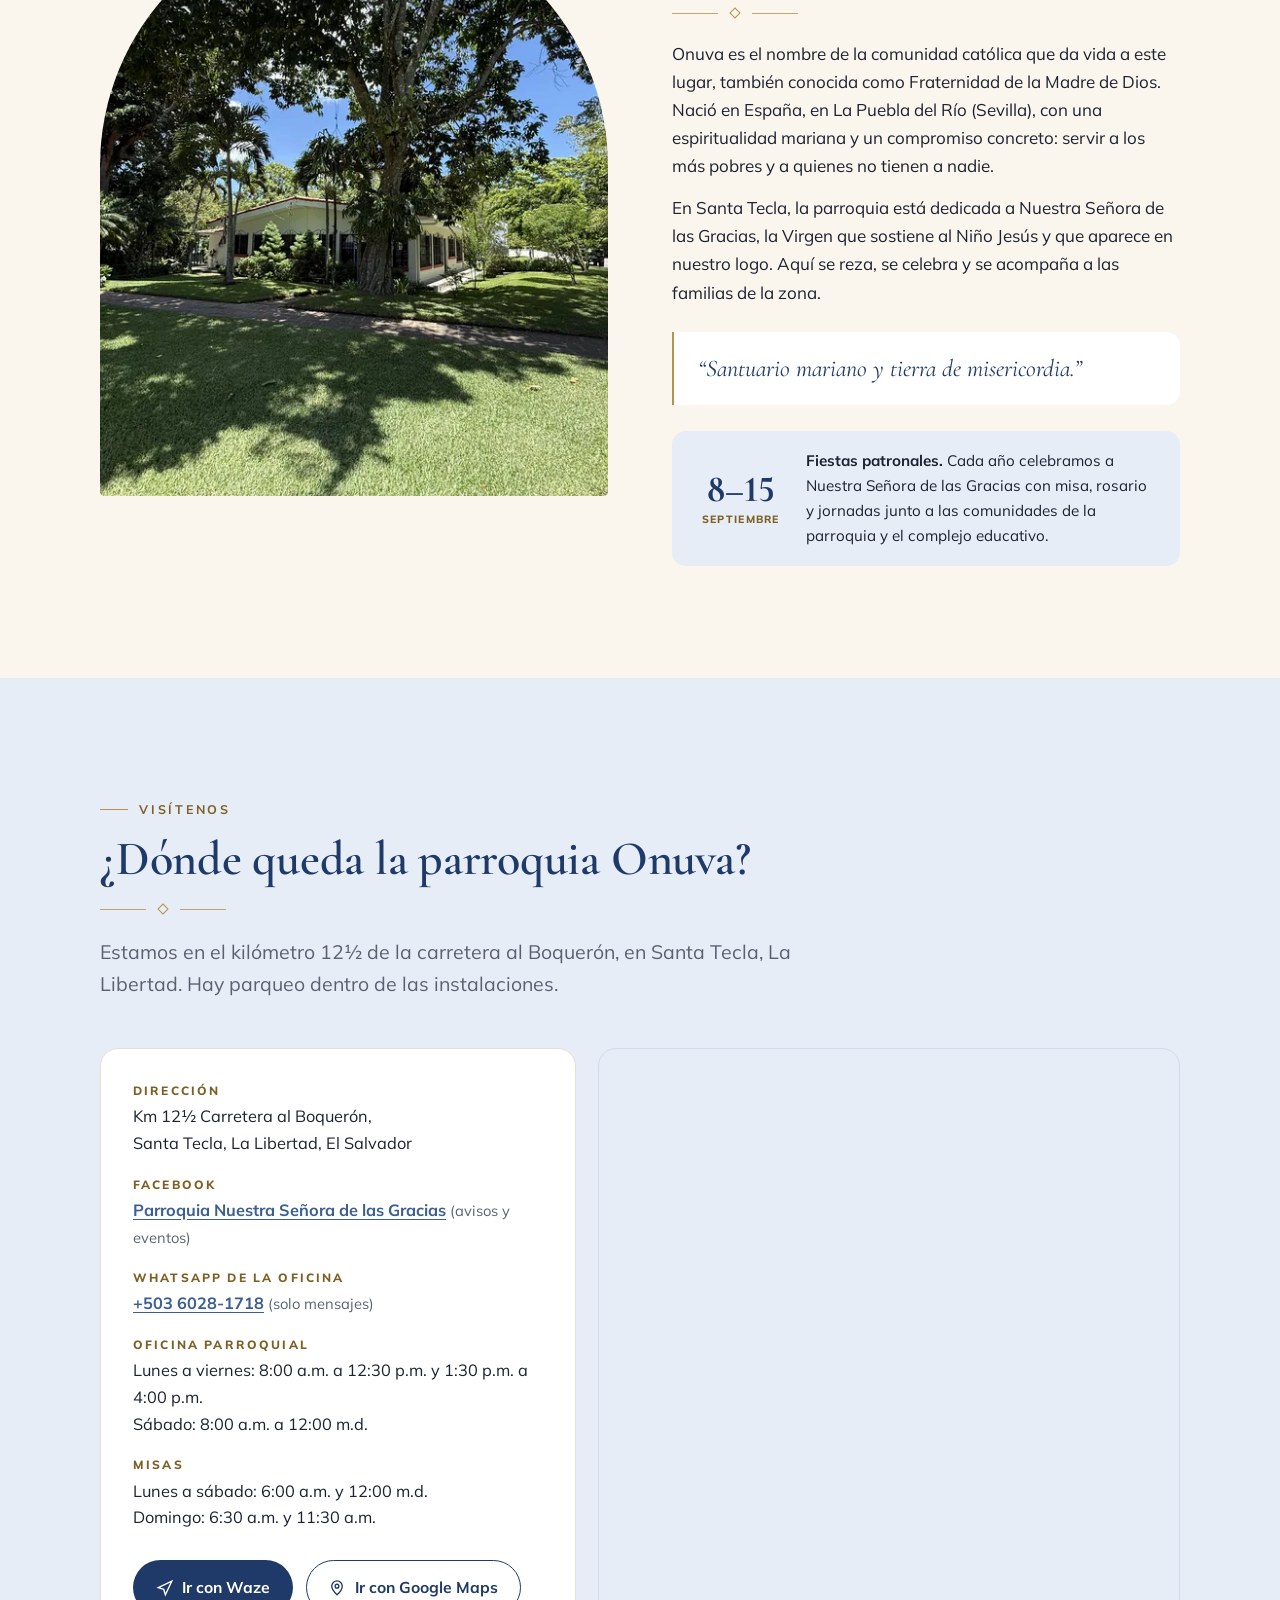
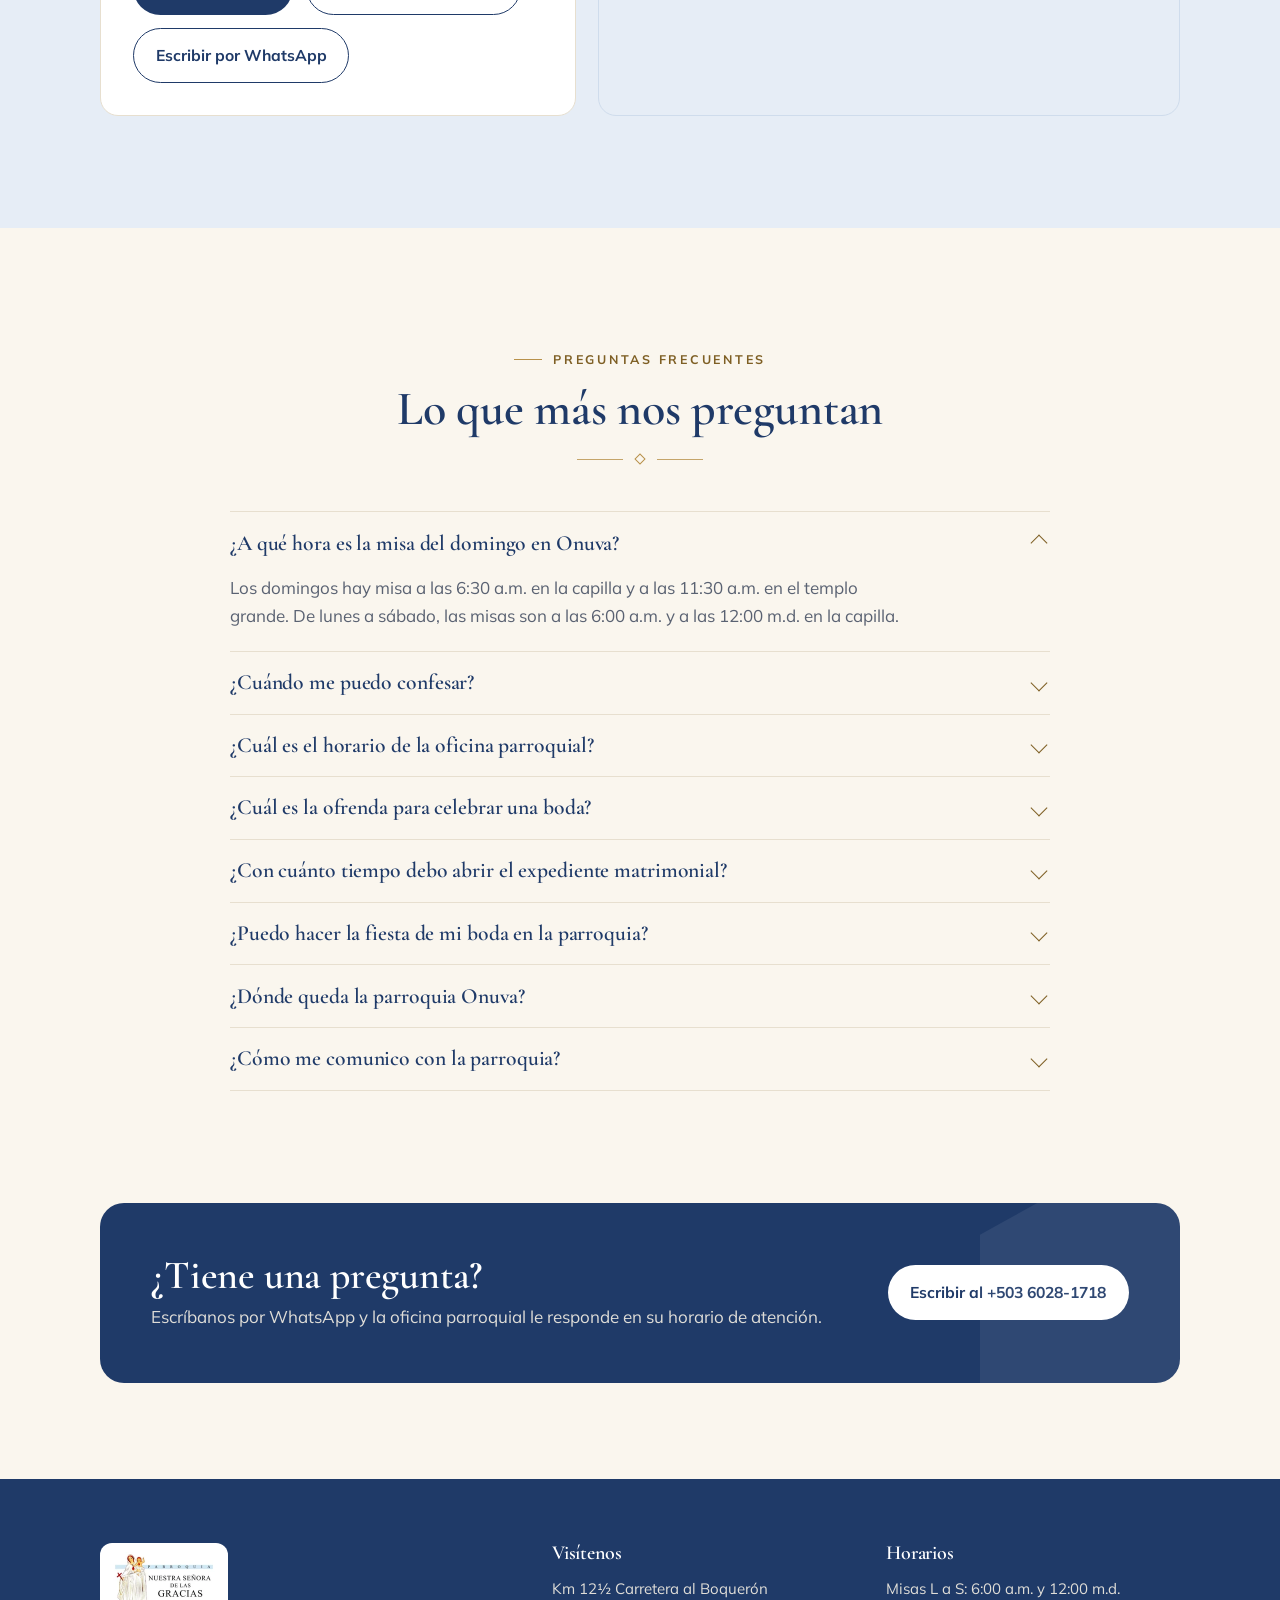
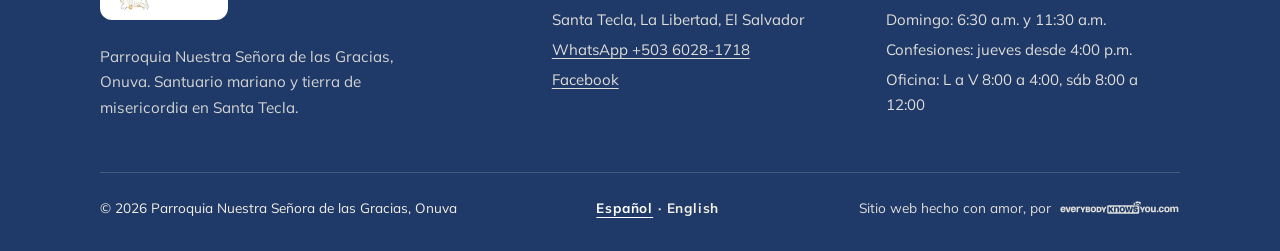
==== commit 6d3c0587: "Cache-bust CSS/JS so returning visitors get the new styles; more space above the directions box" ====
--- a/index.html
+++ b/index.html
@@ -52,8 +52,8 @@
 <link rel="stylesheet" href="https://fonts.googleapis.com/css2?family=Cormorant+Garamond:ital,wght@0,500;0,600;0,700;1,500&family=Mulish:wght@400;600;700;800&display=swap" media="print" onload="this.media='all'">
 <noscript><link rel="stylesheet" href="https://fonts.googleapis.com/css2?family=Cormorant+Garamond:ital,wght@0,500;0,600;0,700;1,500&family=Mulish:wght@400;600;700;800&display=swap"></noscript>
 
-<link rel="stylesheet" href="assets/css/tokens.css">
-<link rel="stylesheet" href="assets/css/styles.css">
+<link rel="stylesheet" href="assets/css/tokens.css?v=20261008b">
+<link rel="stylesheet" href="assets/css/styles.css?v=20261008b">
 
 <script type="application/ld+json">
 {
@@ -461,6 +461,6 @@
   </div>
 </footer>
 
-<script src="assets/js/main.js" defer></script>
+<script src="assets/js/main.js?v=20261008b" defer></script>
 </body>
 </html>
--- a/assets/css/styles.css
+++ b/assets/css/styles.css
@@ -187,7 +187,7 @@
 .band p{opacity:.9;margin-top:.4rem}
 
 /* Getting-here bar (under Mass times) */
-.go-bar{margin-top:1.4rem;background:var(--surface);border:1px solid var(--gold);border-radius:var(--radius);padding:1.5rem 1.6rem;display:flex;align-items:center;justify-content:space-between;gap:1.2rem 2rem;flex-wrap:wrap}
+.go-bar{margin-top:2rem;background:var(--surface);border:1px solid var(--gold);border-radius:var(--radius);padding:1.5rem 1.6rem;display:flex;align-items:center;justify-content:space-between;gap:1.2rem 2rem;flex-wrap:wrap}
 .go-text h3{font-size:1.5rem;margin:.35rem 0 .2rem}
 .go-text p{color:var(--muted);font-size:.95rem}
 .go-btns{display:flex;flex-wrap:wrap;gap:.7rem}
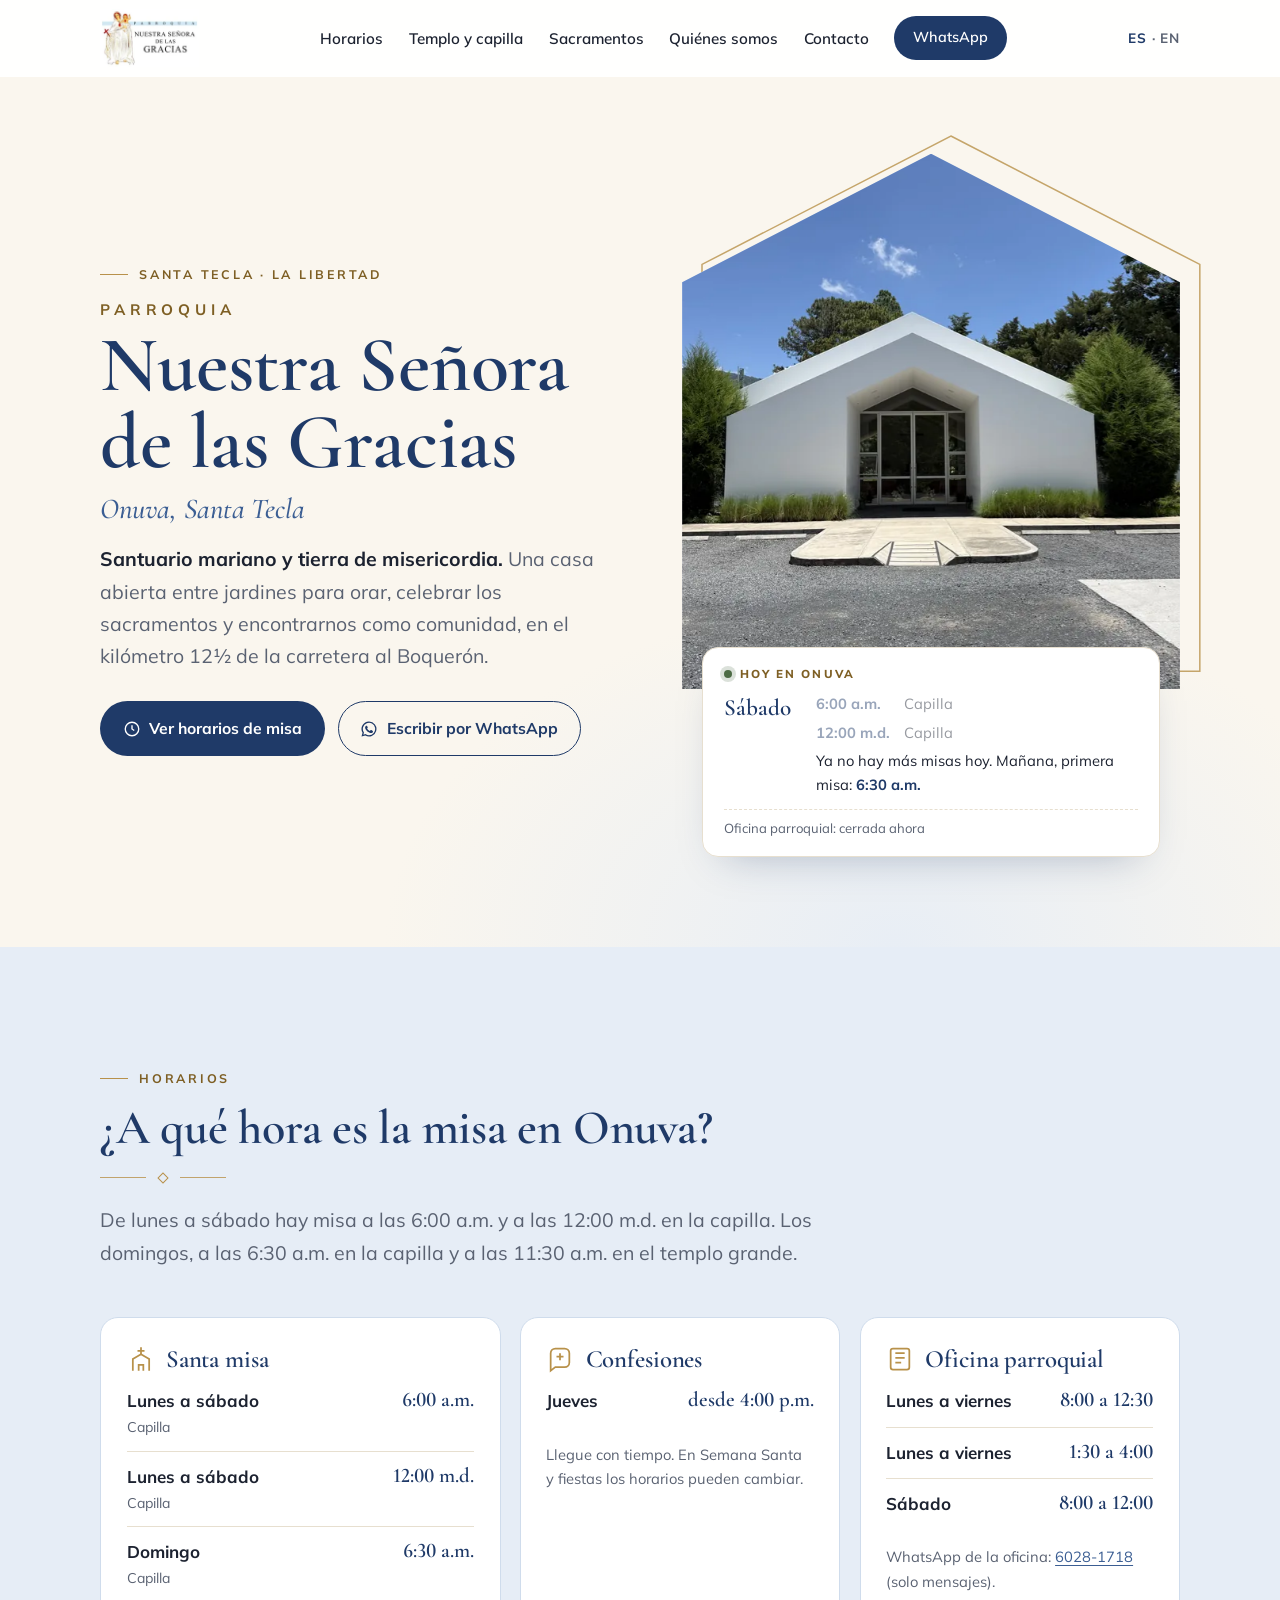
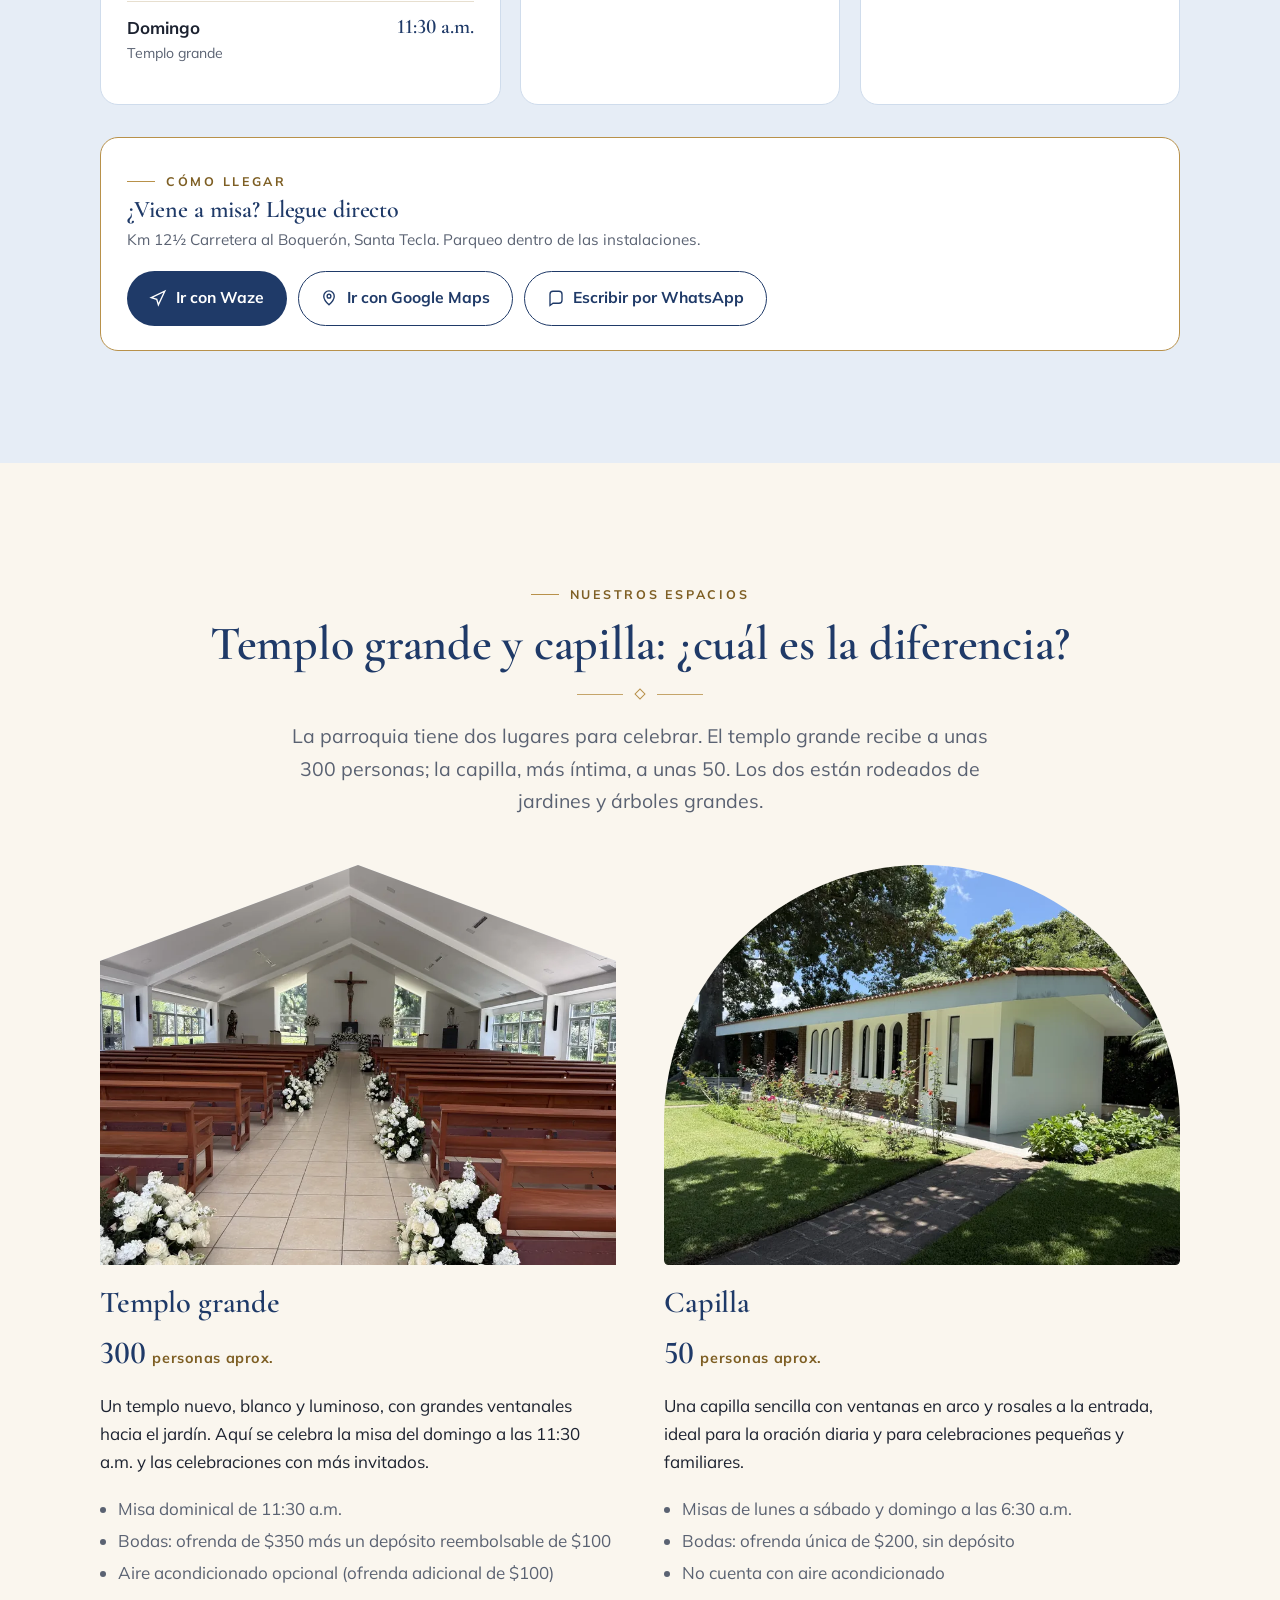
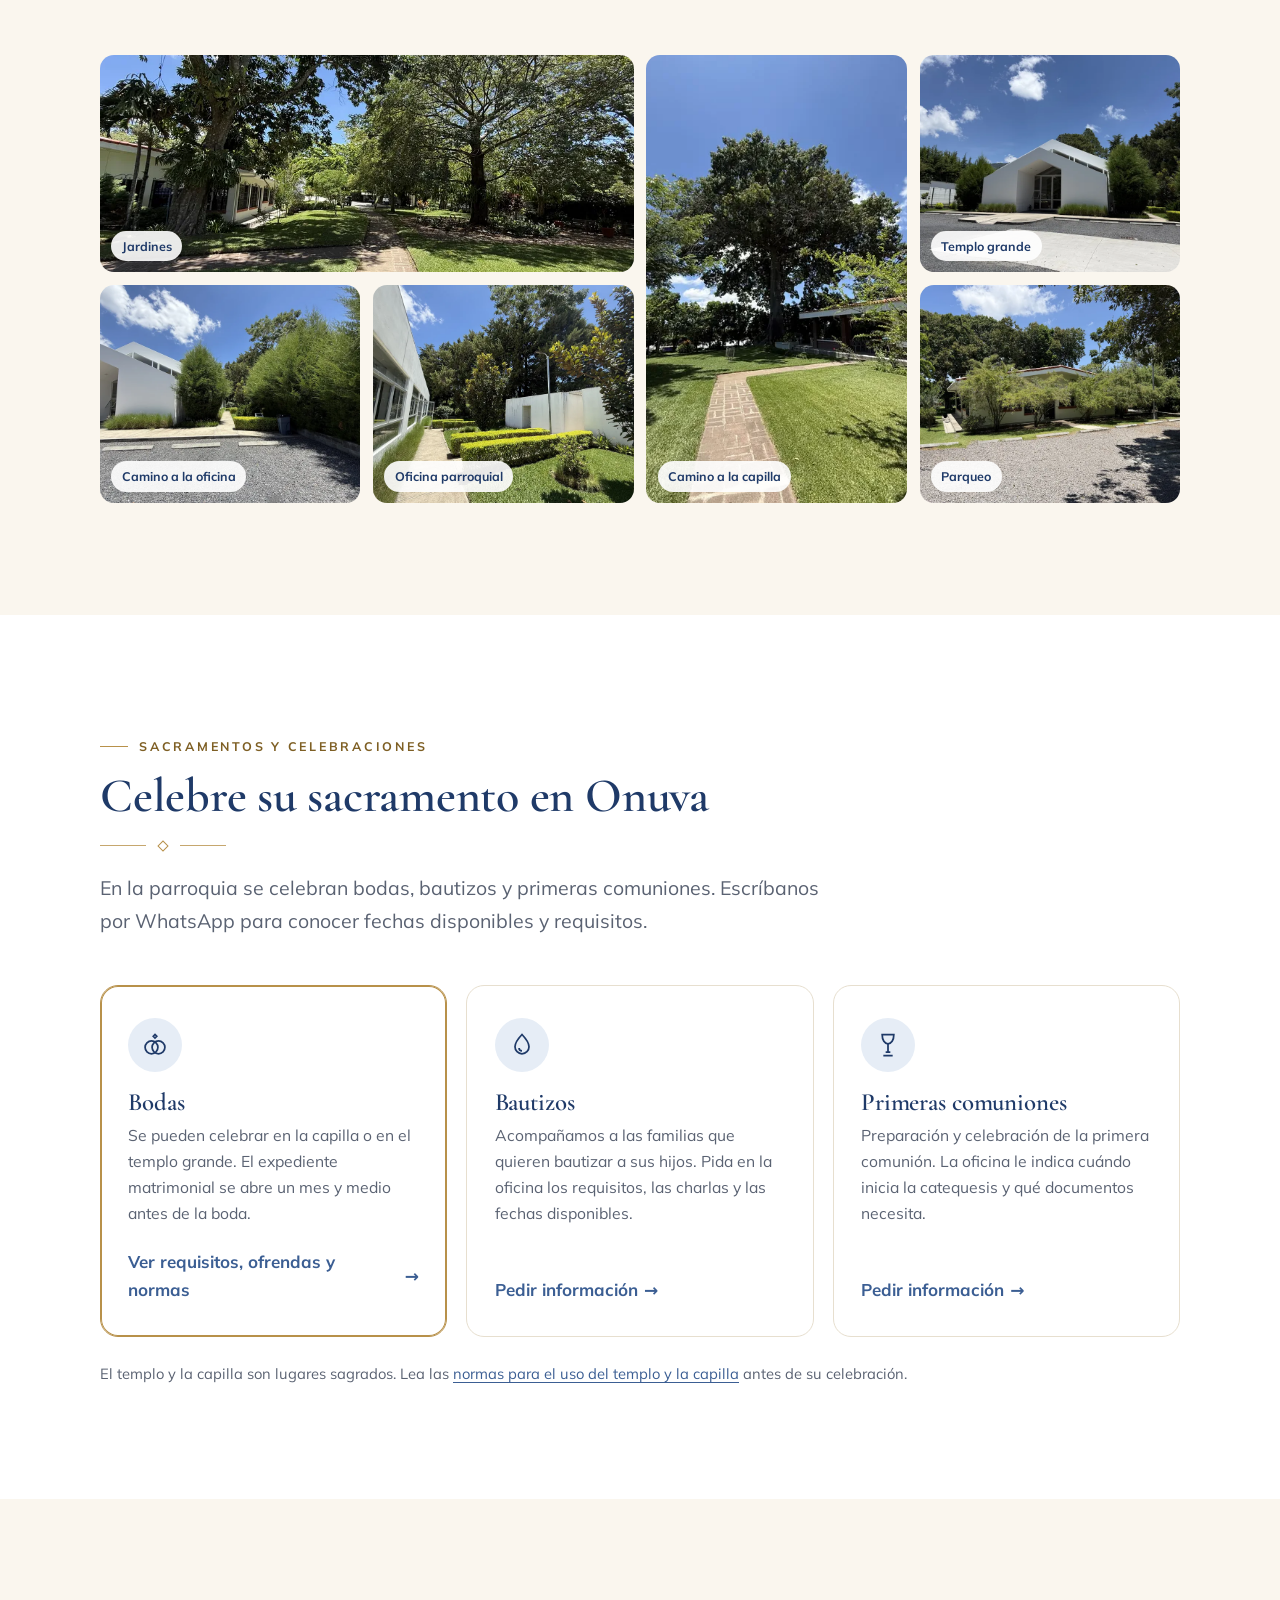
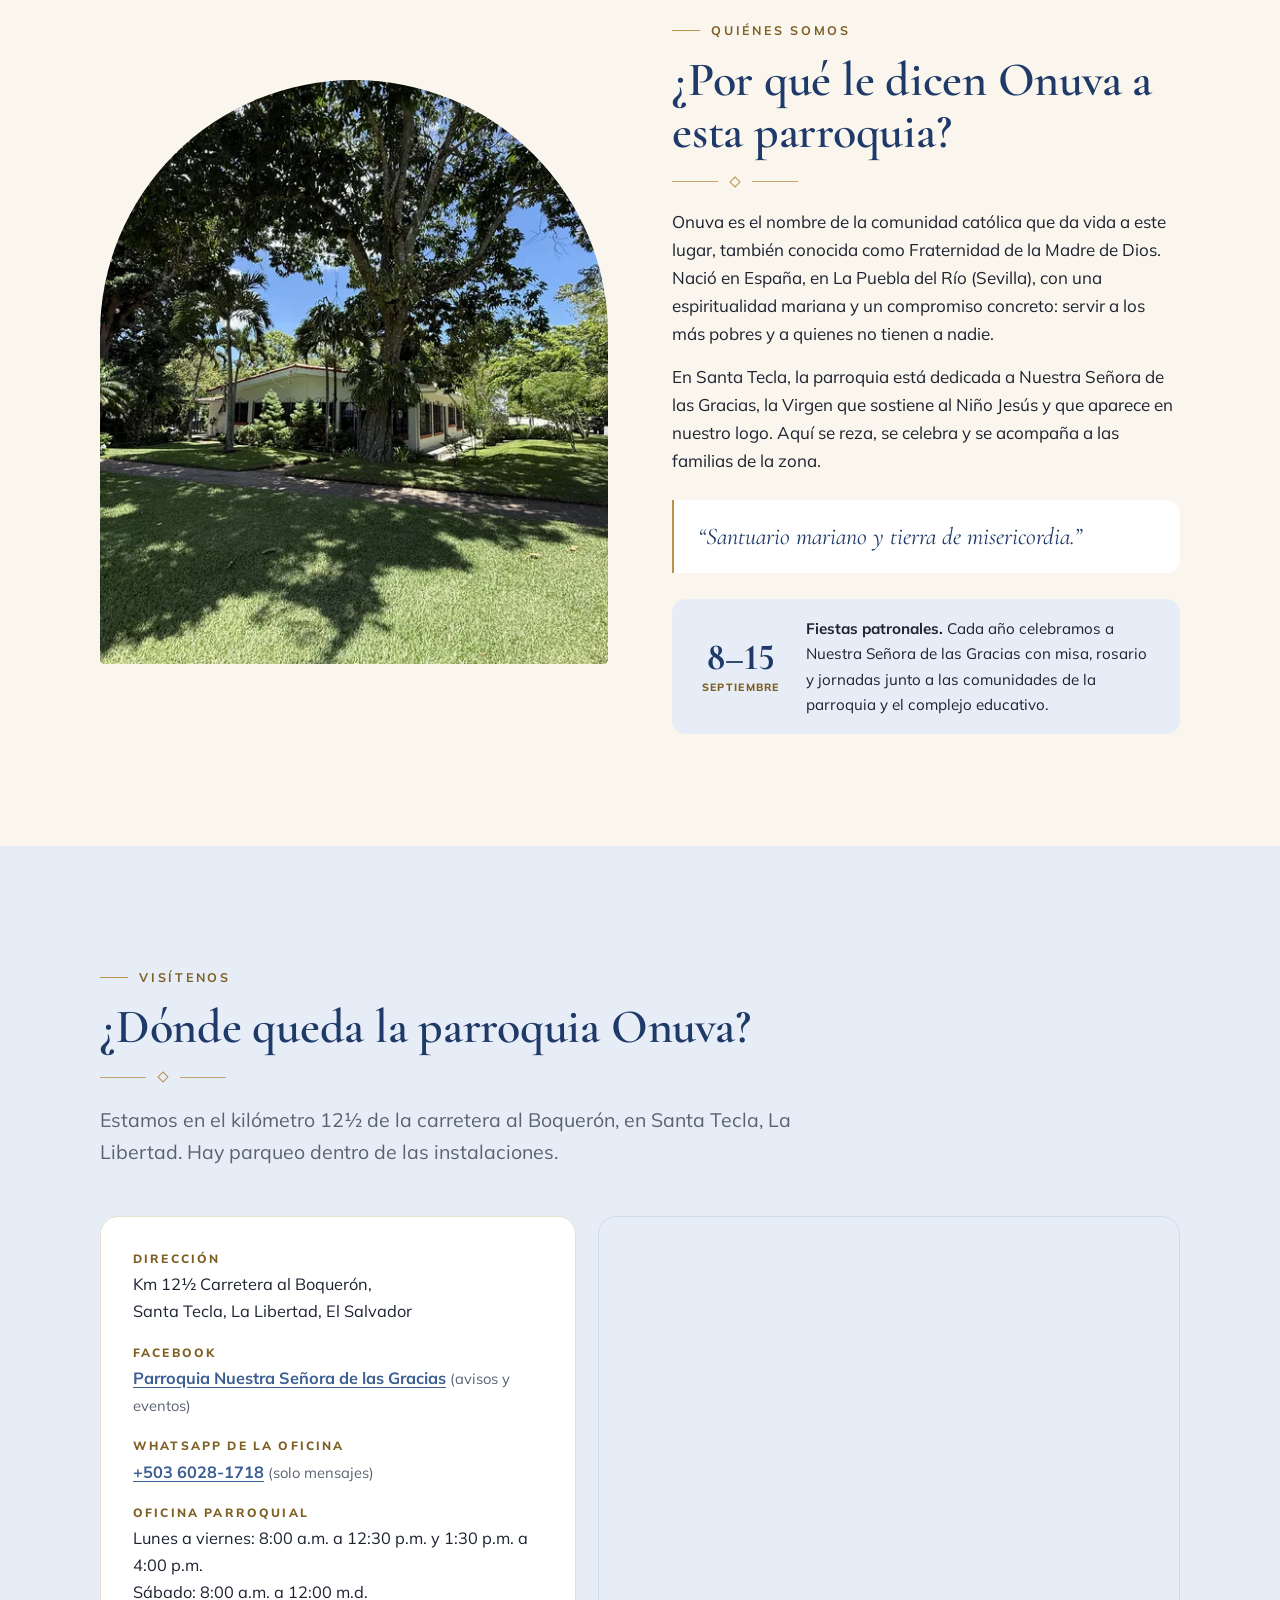
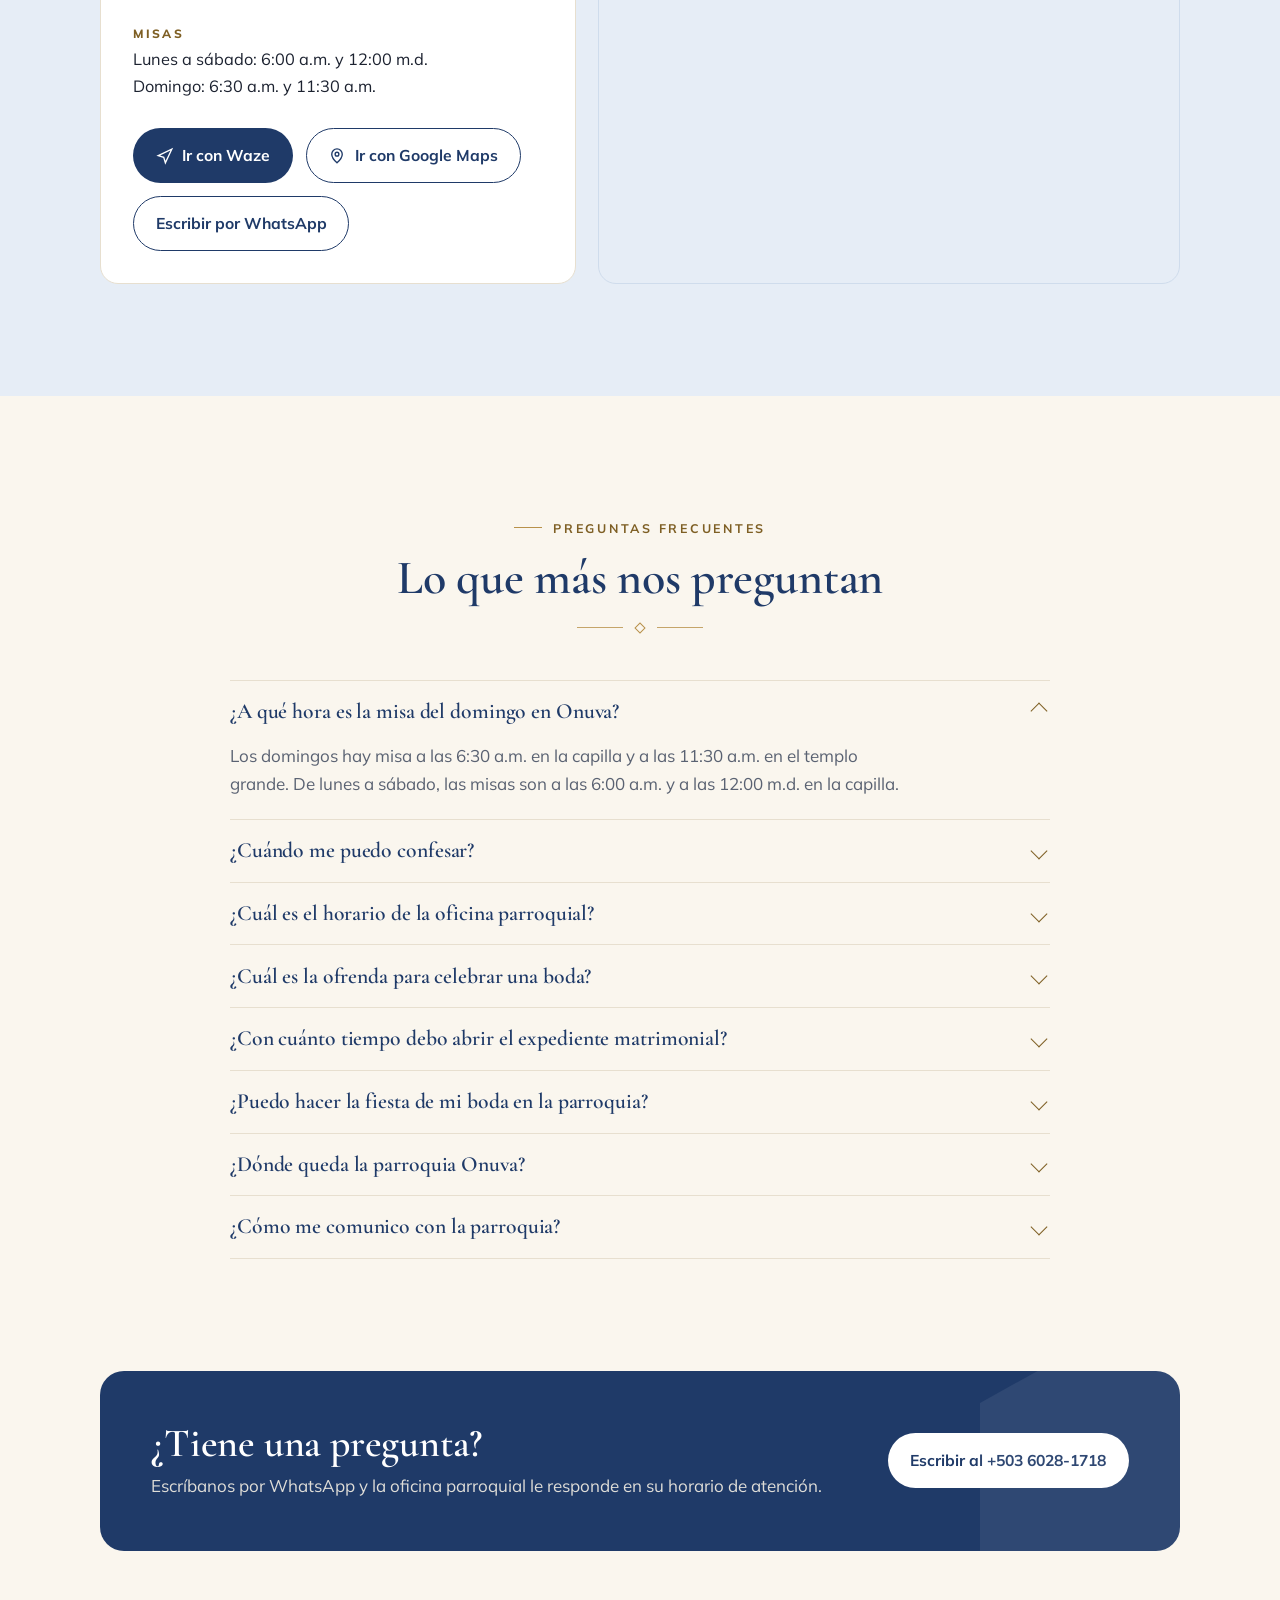
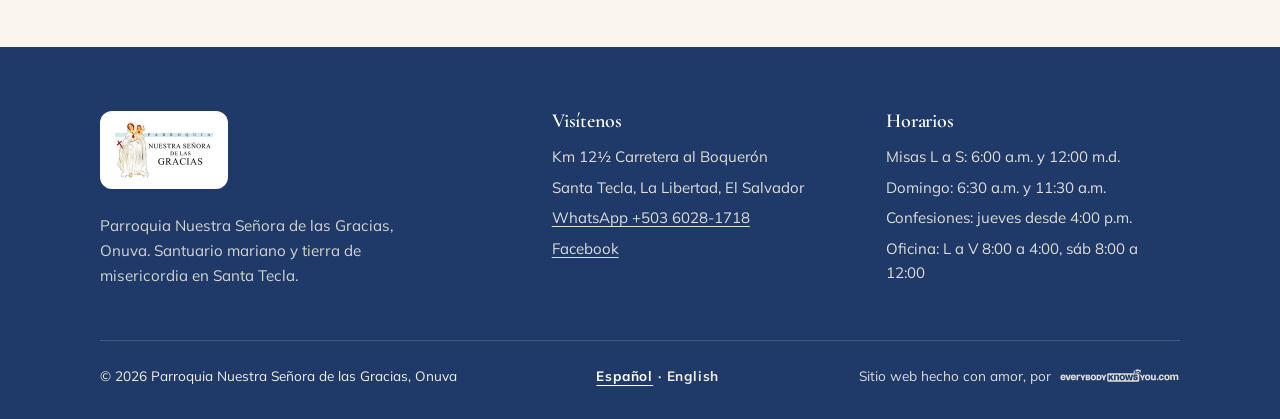
==== commit 30435f5f: "Hero: move the 'Hoy en Onuva' card below the temple photo so the facade is fully visible" ====
--- a/index.html
+++ b/index.html
@@ -52,8 +52,8 @@
 <link rel="stylesheet" href="https://fonts.googleapis.com/css2?family=Cormorant+Garamond:ital,wght@0,500;0,600;0,700;1,500&family=Mulish:wght@400;600;700;800&display=swap" media="print" onload="this.media='all'">
 <noscript><link rel="stylesheet" href="https://fonts.googleapis.com/css2?family=Cormorant+Garamond:ital,wght@0,500;0,600;0,700;1,500&family=Mulish:wght@400;600;700;800&display=swap"></noscript>
 
-<link rel="stylesheet" href="assets/css/tokens.css?v=20261008b">
-<link rel="stylesheet" href="assets/css/styles.css?v=20261008b">
+<link rel="stylesheet" href="assets/css/tokens.css?v=20261009a">
+<link rel="stylesheet" href="assets/css/styles.css?v=20261009a">
 
 <script type="application/ld+json">
 {
@@ -461,6 +461,6 @@
   </div>
 </footer>
 
-<script src="assets/js/main.js?v=20261008b" defer></script>
+<script src="assets/js/main.js?v=20261009a" defer></script>
 </body>
 </html>
--- a/assets/css/styles.css
+++ b/assets/css/styles.css
@@ -76,17 +76,19 @@
 .hero .lead strong{color:var(--ink);font-weight:700}
 
 .gable-figure{position:relative;margin:0 auto;max-width:540px;width:100%;isolation:isolate}
-.gable-line{position:absolute;left:20px;top:-18px;width:100%;height:100%;pointer-events:none;z-index:-1;overflow:visible;color:var(--gold)}
+.gable-line{position:absolute;left:20px;top:-18px;width:100%;height:auto;aspect-ratio:4/4.3;pointer-events:none;z-index:-1;overflow:visible;color:var(--gold)}
 .gable-line polygon{fill:none;stroke:currentColor;stroke-width:1.5;opacity:.8}
 .gable{clip-path:polygon(50% 0,100% 24%,100% 100%,0 100%,0 24%);aspect-ratio:4/4.3;overflow:hidden;background:var(--sky)}
 .gable img{width:100%;height:100%;object-fit:cover;object-position:50% 60%}
 .arch{border-radius:999px 999px var(--radius) var(--radius);overflow:hidden;background:var(--sky)}
 .arch img{width:100%;height:100%;object-fit:cover}
 
-.today{position:absolute;left:-1.6rem;bottom:1.6rem;background:var(--surface);border-radius:16px;padding:1rem 1.2rem 1.05rem;box-shadow:var(--shadow);max-width:285px;border:1px solid var(--line)}
+.today{position:relative;z-index:2;width:min(92%,470px);margin:-2.6rem auto 0;background:var(--surface);border-radius:16px;padding:1rem 1.3rem 1.05rem;box-shadow:var(--shadow);border:1px solid var(--line);display:grid;grid-template-columns:auto 1fr;gap:.1rem 1.6rem;align-items:start}
+.today-label,.today .today-office{grid-column:1 / -1}
 .today-label{display:flex;align-items:center;gap:.5rem;font-size:.72rem;letter-spacing:.18em;text-transform:uppercase;font-weight:800;color:var(--gold-ink)}
 .today-label i{width:8px;height:8px;border-radius:50%;background:var(--leaf);box-shadow:0 0 0 4px color-mix(in srgb,var(--leaf) 20%,transparent)}
-.today-day{font-family:var(--font-display);font-size:1.45rem;color:var(--blue);font-weight:600;margin:.25rem 0 .35rem;text-transform:capitalize}
+.today-day{font-family:var(--font-display);font-size:1.45rem;color:var(--blue);font-weight:600;margin:.25rem 0 0;text-transform:capitalize}
+.today ul{margin-top:.35rem}
 .today ul{list-style:none;font-size:.92rem}
 .today li{display:flex;gap:.55rem;padding:.12rem 0}
 .today li b{color:var(--blue);min-width:4.9rem;font-weight:700}
@@ -297,7 +299,6 @@
   .hero-grid,.about,.contact,.two-col{grid-template-columns:1fr}
   .hero-visual{order:-1}
   .gable-figure{max-width:440px}
-  .today{left:auto;right:-.4rem;bottom:-1.2rem}
   .spaces{grid-template-columns:1fr}
   .gallery{grid-template-columns:repeat(2,1fr)}
   .gallery figure.wide{grid-column:span 2}
@@ -312,7 +313,8 @@
   .nav{min-height:66px}
   .schedule,.sacraments{grid-template-columns:1fr}
   .gable-figure{max-width:none;padding:0 .6rem}
-  .today{position:relative;left:auto;right:auto;bottom:auto;max-width:none;margin:-3.2rem 1rem 0;z-index:2}
+  .today{width:calc(100% - 2rem);margin-top:-2.2rem;grid-template-columns:1fr}
+  .today ul{margin-top:.2rem}
   .gallery{grid-auto-rows:150px}
   .gallery figure.tall{grid-row:span 2}
   .foot-grid{grid-template-columns:1fr}
